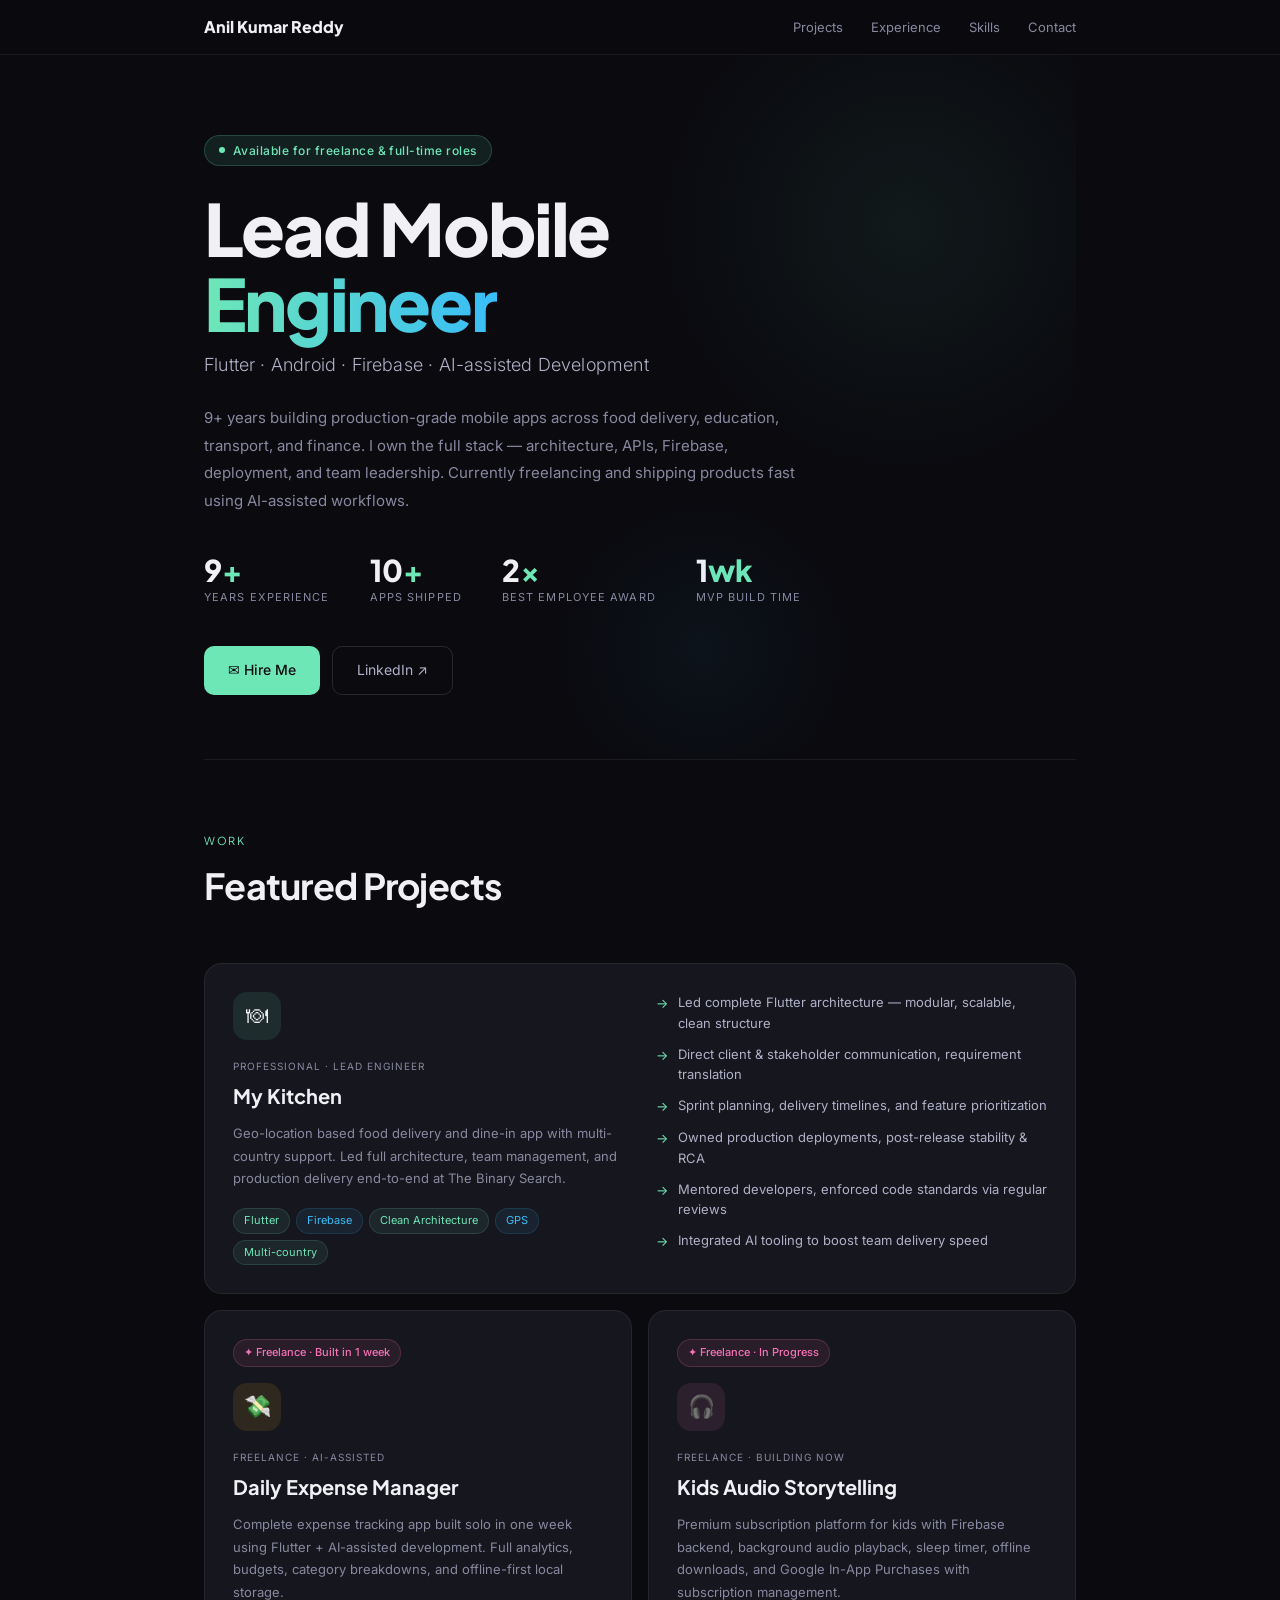
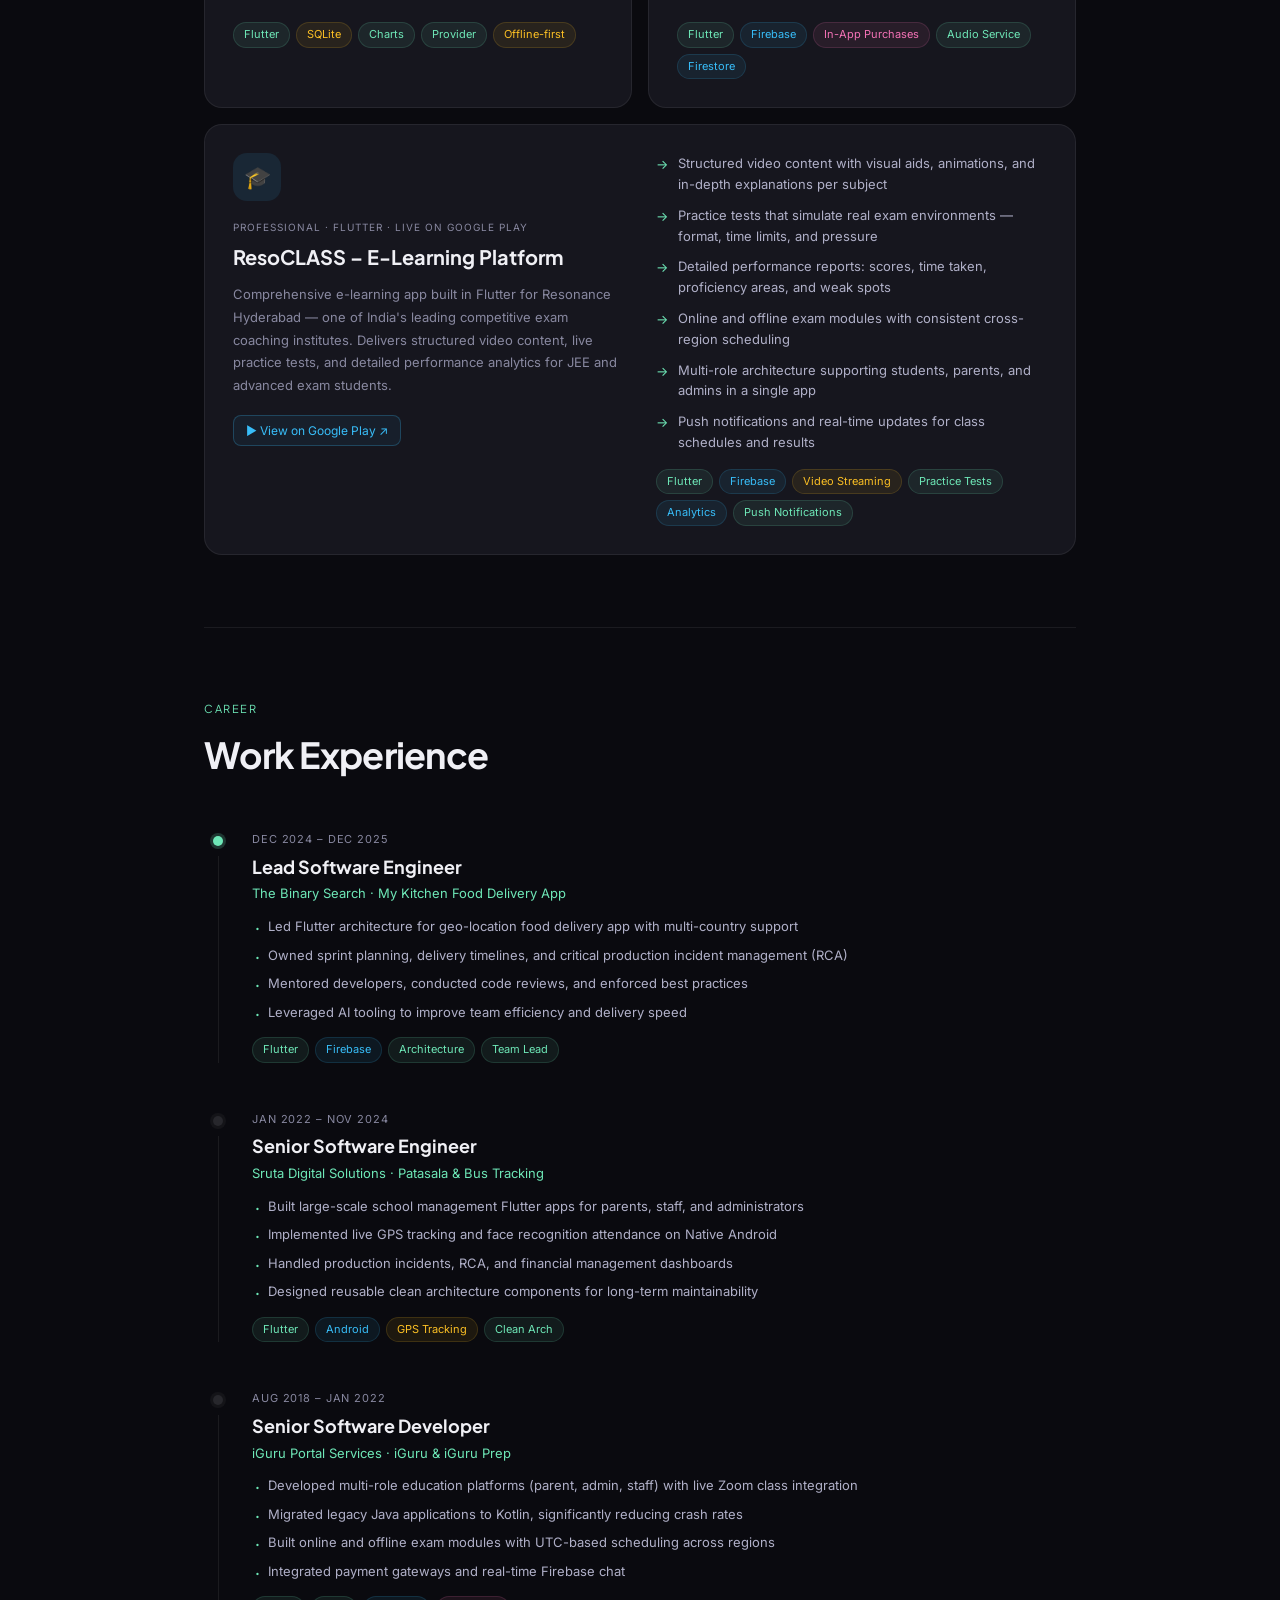
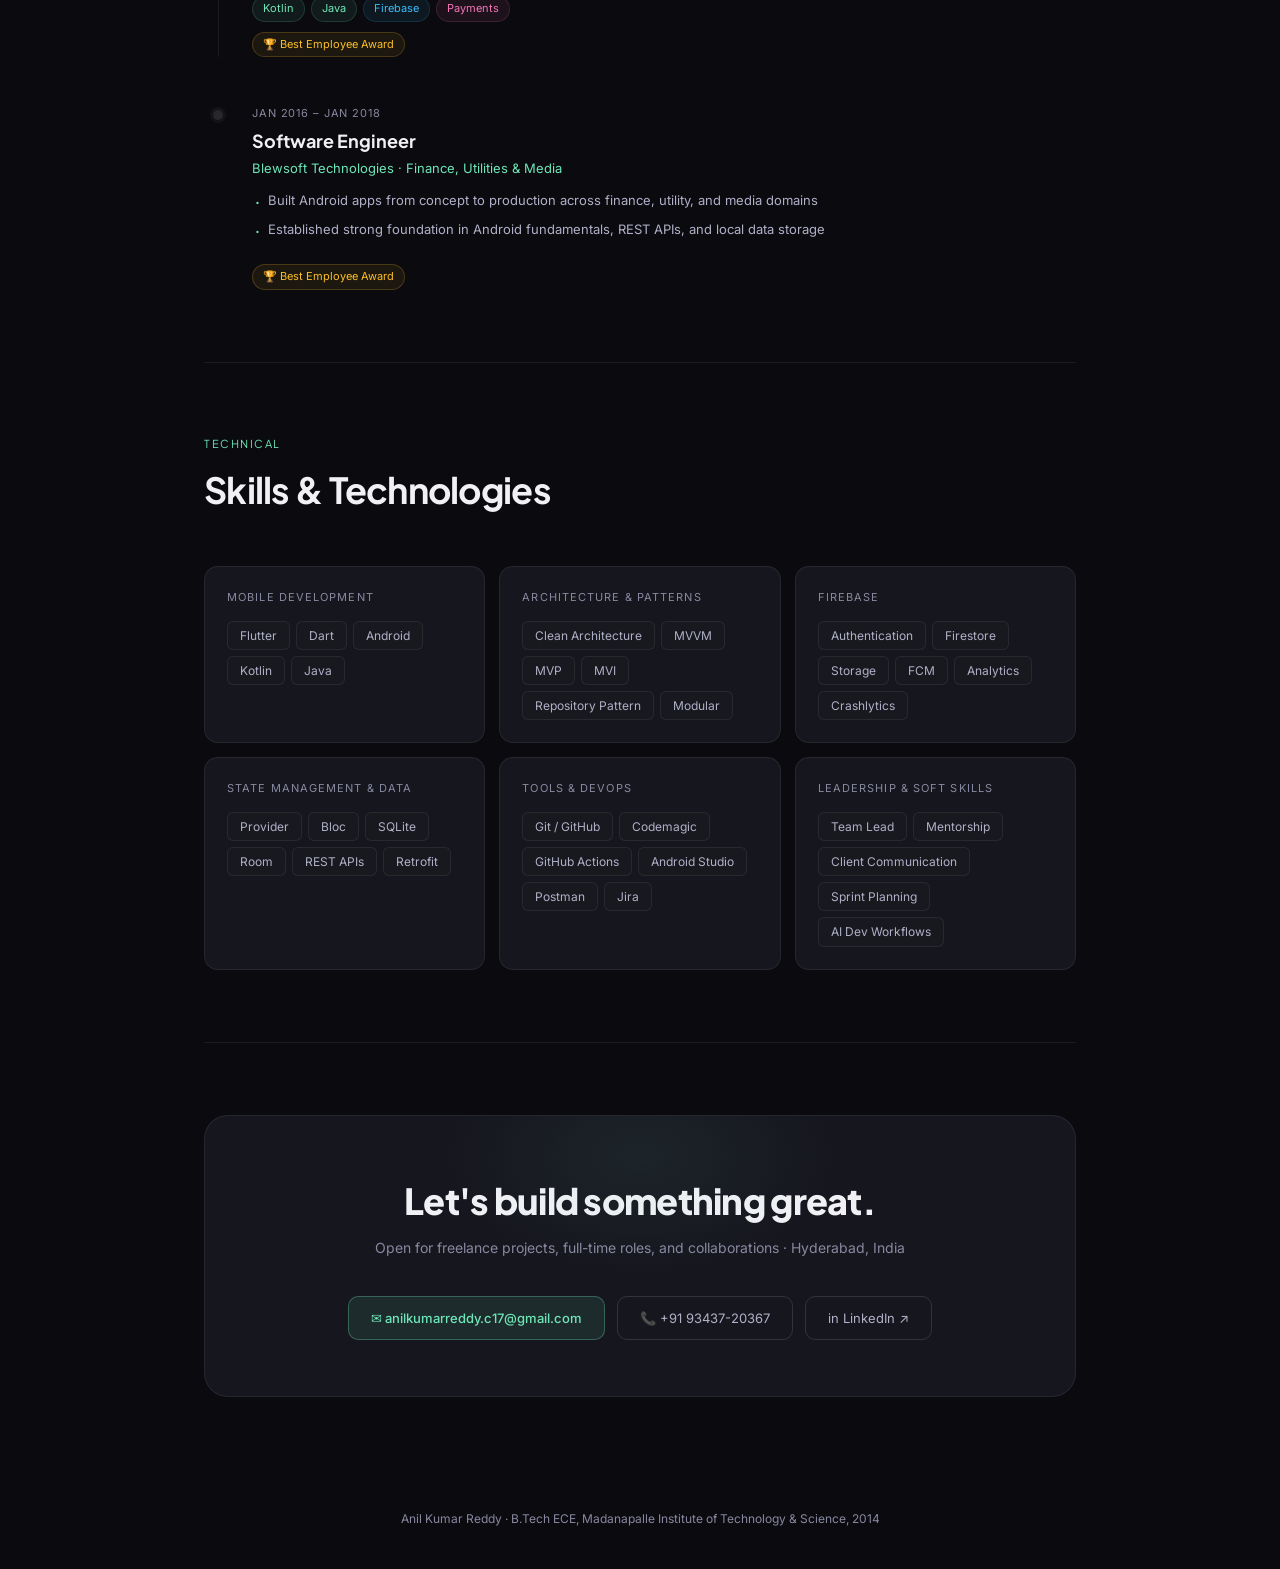
==== index.html @ 9bf0bad4 "Portfolio updated Portfolio updated" ====
<!DOCTYPE html>
<html lang="en">
<head>
<meta charset="UTF-8">
<meta name="viewport" content="width=device-width, initial-scale=1.0">
<title>Anil Kumar Reddy – Lead Mobile Engineer</title>
<meta name="description" content="Lead Mobile Engineer with 9+ years of experience in Flutter, Android & Firebase. Available for freelance and full-time roles.">
<link rel="preconnect" href="https://fonts.googleapis.com">
<link rel="preconnect" href="https://fonts.gstatic.com" crossorigin>
<link href="https://fonts.googleapis.com/css2?family=Plus+Jakarta+Sans:wght@400;500;600;700;800&family=Inter:wght@300;400;500&display=swap" rel="stylesheet">
<style>
  *, *::before, *::after { box-sizing: border-box; margin: 0; padding: 0; }

  :root {
    --bg: #0A0A0F;
    --bg2: #111118;
    --bg3: #18181f;
    --card: #16161e;
    --card2: #1e1e28;
    --border: rgba(255,255,255,0.07);
    --border2: rgba(255,255,255,0.12);
    --accent: #6EE7B7;
    --accent2: #38BDF8;
    --accent3: #F472B6;
    --text: #F0F0F5;
    --muted: #8888A0;
    --muted2: #B0B0C8;
    --tag-bg: rgba(110,231,183,0.08);
    --tag-color: #6EE7B7;
  }

  html { scroll-behavior: smooth; }

  body {
    font-family: 'Inter', sans-serif;
    background: var(--bg);
    color: var(--text);
    line-height: 1.6;
    font-size: 15px;
    -webkit-font-smoothing: antialiased;
  }

  .wrap { max-width: 920px; margin: 0 auto; padding: 0 24px; }

  /* NAV */
  .nav {
    position: sticky;
    top: 0;
    z-index: 100;
    background: rgba(10,10,15,0.92);
    backdrop-filter: blur(12px);
    -webkit-backdrop-filter: blur(12px);
    border-bottom: 1px solid var(--border);
    padding: 14px 0;
  }
  .nav-inner {
    display: flex;
    align-items: center;
    justify-content: space-between;
  }
  .nav-logo {
    font-family: 'Plus Jakarta Sans', sans-serif;
    font-weight: 800;
    font-size: 16px;
    color: var(--text);
    text-decoration: none;
  }
  .nav-links {
    display: flex;
    gap: 28px;
    list-style: none;
  }
  .nav-links a {
    font-size: 13px;
    color: var(--muted);
    text-decoration: none;
    transition: color 0.2s;
  }
  .nav-links a:hover { color: var(--text); }

  /* HERO */
  .hero {
    padding: 80px 0 64px;
    border-bottom: 1px solid var(--border);
    position: relative;
    overflow: hidden;
  }
  .hero::before {
    content: '';
    position: absolute;
    top: -80px; right: -80px;
    width: 500px; height: 500px;
    background: radial-gradient(circle, rgba(110,231,183,0.07) 0%, transparent 70%);
    pointer-events: none;
  }
  .hero::after {
    content: '';
    position: absolute;
    bottom: -40px; left: 40%;
    width: 300px; height: 300px;
    background: radial-gradient(circle, rgba(56,189,248,0.05) 0%, transparent 70%);
    pointer-events: none;
  }

  .badge {
    display: inline-flex;
    align-items: center;
    gap: 8px;
    background: rgba(110,231,183,0.1);
    border: 1px solid rgba(110,231,183,0.2);
    color: var(--accent);
    font-size: 12px;
    font-weight: 500;
    padding: 5px 14px;
    border-radius: 100px;
    letter-spacing: 0.04em;
    margin-bottom: 24px;
  }
  .badge-dot {
    width: 6px; height: 6px;
    background: var(--accent);
    border-radius: 50%;
    animation: pulse 2s infinite;
  }
  @keyframes pulse {
    0%,100% { opacity: 1; }
    50% { opacity: 0.3; }
  }

  .hero-name {
    font-family: 'Plus Jakarta Sans', sans-serif;
    font-size: clamp(40px, 8vw, 72px);
    font-weight: 800;
    line-height: 1.05;
    letter-spacing: -0.03em;
    margin-bottom: 10px;
    color: var(--text);
  }
  .hero-name span {
    background: linear-gradient(90deg, var(--accent), var(--accent2));
    -webkit-background-clip: text;
    -webkit-text-fill-color: transparent;
    background-clip: text;
  }

  .hero-title {
    font-size: 18px;
    color: var(--muted2);
    font-weight: 300;
    margin-bottom: 24px;
    letter-spacing: 0.01em;
  }

  .hero-desc {
    font-size: 15px;
    color: var(--muted);
    max-width: 600px;
    line-height: 1.85;
    margin-bottom: 40px;
  }

  .stats {
    display: flex;
    gap: 40px;
    flex-wrap: wrap;
    margin-bottom: 40px;
  }
  .stat-num {
    font-family: 'Plus Jakarta Sans', sans-serif;
    font-size: 30px;
    font-weight: 800;
    color: var(--text);
    line-height: 1;
    margin-bottom: 4px;
  }
  .stat-num span { color: var(--accent); }
  .stat-label { font-size: 11px; color: var(--muted); text-transform: uppercase; letter-spacing: 0.1em; }

  .cta-row {
    display: flex;
    gap: 12px;
    flex-wrap: wrap;
  }
  .btn-primary {
    display: inline-flex;
    align-items: center;
    gap: 8px;
    background: var(--accent);
    color: #0A0A0F;
    font-family: 'Inter', sans-serif;
    font-weight: 500;
    font-size: 14px;
    padding: 12px 24px;
    border-radius: 10px;
    text-decoration: none;
    border: none;
    cursor: pointer;
    transition: opacity 0.2s, transform 0.2s;
  }
  .btn-primary:hover { opacity: 0.85; transform: translateY(-1px); }
  .btn-ghost {
    display: inline-flex;
    align-items: center;
    gap: 8px;
    background: transparent;
    color: var(--muted2);
    font-family: 'Inter', sans-serif;
    font-weight: 400;
    font-size: 14px;
    padding: 12px 24px;
    border-radius: 10px;
    text-decoration: none;
    border: 1px solid var(--border2);
    cursor: pointer;
    transition: border-color 0.2s, color 0.2s, transform 0.2s;
  }
  .btn-ghost:hover { border-color: var(--muted); color: var(--text); transform: translateY(-1px); }

  /* SECTIONS */
  section { padding: 72px 0; border-bottom: 1px solid var(--border); }
  section:last-of-type { border-bottom: none; }

  .sec-label {
    font-family: 'Plus Jakarta Sans', sans-serif;
    font-size: 11px;
    text-transform: uppercase;
    letter-spacing: 0.14em;
    color: var(--accent);
    margin-bottom: 8px;
  }
  .sec-title {
    font-family: 'Plus Jakarta Sans', sans-serif;
    font-size: clamp(24px, 4vw, 36px);
    font-weight: 700;
    letter-spacing: -0.02em;
    margin-bottom: 48px;
    color: var(--text);
  }

  /* PROJECTS */
  .projects-grid {
    display: grid;
    grid-template-columns: 1fr 1fr;
    gap: 16px;
  }
  @media (max-width: 640px) { .projects-grid { grid-template-columns: 1fr; } }

  .proj-card {
    background: var(--card);
    border: 1px solid var(--border);
    border-radius: 18px;
    padding: 28px;
    transition: border-color 0.25s, transform 0.25s;
  }
  .proj-card:hover { border-color: var(--border2); transform: translateY(-3px); }

  .proj-card.featured {
    grid-column: span 2;
    display: grid;
    grid-template-columns: 1fr 1fr;
    gap: 32px;
    align-items: start;
  }
  @media (max-width: 640px) {
    .proj-card.featured {
      grid-column: span 1;
      grid-template-columns: 1fr;
    }
  }

  .proj-icon {
    width: 48px; height: 48px;
    border-radius: 14px;
    display: flex; align-items: center; justify-content: center;
    font-size: 22px;
    margin-bottom: 18px;
  }
  .proj-icon.green { background: rgba(110,231,183,0.1); }
  .proj-icon.blue  { background: rgba(56,189,248,0.1); }
  .proj-icon.pink  { background: rgba(244,114,182,0.1); }
  .proj-icon.amber { background: rgba(251,191,36,0.1); }

  .proj-type {
    font-size: 10px;
    text-transform: uppercase;
    letter-spacing: 0.1em;
    color: var(--muted);
    margin-bottom: 6px;
  }
  .proj-name {
    font-family: 'Plus Jakarta Sans', sans-serif;
    font-size: 20px;
    font-weight: 700;
    color: var(--text);
    margin-bottom: 10px;
  }
  .proj-desc {
    font-size: 13px;
    color: var(--muted);
    line-height: 1.75;
    margin-bottom: 18px;
  }
  .proj-tags { display: flex; gap: 6px; flex-wrap: wrap; }
  .tag {
    font-size: 11px;
    padding: 3px 10px;
    border-radius: 100px;
    background: var(--tag-bg);
    color: var(--tag-color);
    border: 1px solid rgba(110,231,183,0.15);
  }
  .tag.blue  { background: rgba(56,189,248,0.08);  color: #38BDF8; border-color: rgba(56,189,248,0.15); }
  .tag.pink  { background: rgba(244,114,182,0.08); color: #F472B6; border-color: rgba(244,114,182,0.15); }
  .tag.amber { background: rgba(251,191,36,0.08);  color: #FBBF24; border-color: rgba(251,191,36,0.15); }

  .proj-highlights {
    list-style: none;
    display: flex;
    flex-direction: column;
    gap: 10px;
  }
  .proj-highlights li {
    display: flex;
    align-items: flex-start;
    gap: 10px;
    font-size: 13px;
    color: var(--muted2);
    line-height: 1.6;
  }
  .proj-highlights li::before {
    content: '→';
    color: var(--accent);
    flex-shrink: 0;
    margin-top: 1px;
  }

  .freelance-pill {
    display: inline-flex;
    align-items: center;
    gap: 6px;
    background: rgba(244,114,182,0.08);
    border: 1px solid rgba(244,114,182,0.2);
    color: var(--accent3);
    font-size: 11px;
    font-weight: 500;
    padding: 4px 10px;
    border-radius: 100px;
    margin-bottom: 16px;
  }

  /* EXPERIENCE TIMELINE */
  .exp-list { display: flex; flex-direction: column; }

  .exp-item {
    display: grid;
    grid-template-columns: 28px 1fr;
    gap: 0 20px;
    padding-bottom: 48px;
  }
  .exp-item:last-child { padding-bottom: 0; }

  .exp-line {
    display: flex;
    flex-direction: column;
    align-items: center;
  }
  .exp-dot {
    width: 10px; height: 10px;
    border-radius: 50%;
    background: var(--accent);
    box-shadow: 0 0 0 3px rgba(110,231,183,0.2);
    flex-shrink: 0;
    margin-top: 5px;
  }
  .exp-dot.dim {
    background: var(--border2);
    box-shadow: 0 0 0 3px rgba(255,255,255,0.04);
  }
  .exp-connector {
    width: 1px;
    flex: 1;
    background: var(--border);
    margin-top: 10px;
  }

  .exp-period {
    font-size: 11px;
    color: var(--muted);
    text-transform: uppercase;
    letter-spacing: 0.08em;
    margin-bottom: 4px;
  }
  .exp-role {
    font-family: 'Plus Jakarta Sans', sans-serif;
    font-size: 18px;
    font-weight: 700;
    color: var(--text);
    margin-bottom: 2px;
  }
  .exp-company {
    font-size: 13px;
    color: var(--accent);
    margin-bottom: 12px;
  }
  .exp-points {
    list-style: none;
    display: flex;
    flex-direction: column;
    gap: 7px;
    margin-bottom: 14px;
  }
  .exp-points li {
    font-size: 13px;
    color: var(--muted2);
    line-height: 1.65;
    padding-left: 16px;
    position: relative;
  }
  .exp-points li::before {
    content: '·';
    position: absolute;
    left: 3px;
    color: var(--accent);
    font-size: 18px;
    top: -2px;
  }

  .award-pill {
    display: inline-flex;
    align-items: center;
    gap: 5px;
    background: rgba(251,191,36,0.08);
    border: 1px solid rgba(251,191,36,0.2);
    color: #FBBF24;
    font-size: 11px;
    padding: 3px 10px;
    border-radius: 100px;
    margin-top: 10px;
  }

  /* SKILLS */
  .skills-grid {
    display: grid;
    grid-template-columns: repeat(auto-fit, minmax(240px, 1fr));
    gap: 14px;
  }
  .skill-card {
    background: var(--card);
    border: 1px solid var(--border);
    border-radius: 14px;
    padding: 22px;
  }
  .skill-cat {
    font-size: 11px;
    text-transform: uppercase;
    letter-spacing: 0.1em;
    color: var(--muted);
    margin-bottom: 14px;
  }
  .skill-pills { display: flex; flex-wrap: wrap; gap: 6px; }
  .skill-pill {
    font-size: 12px;
    padding: 4px 12px;
    border-radius: 6px;
    background: var(--bg3);
    color: var(--muted2);
    border: 1px solid var(--border);
  }

  /* CONTACT */
  .contact-card {
    background: var(--card);
    border: 1px solid var(--border);
    border-radius: 24px;
    padding: 56px 40px;
    text-align: center;
    position: relative;
    overflow: hidden;
  }
  .contact-card::before {
    content: '';
    position: absolute;
    top: -80px; left: 50%; transform: translateX(-50%);
    width: 400px; height: 240px;
    background: radial-gradient(ellipse, rgba(110,231,183,0.07) 0%, transparent 70%);
    pointer-events: none;
  }
  .contact-heading {
    font-family: 'Plus Jakarta Sans', sans-serif;
    font-size: clamp(24px, 4vw, 36px);
    font-weight: 800;
    margin-bottom: 8px;
    letter-spacing: -0.02em;
  }
  .contact-sub {
    font-size: 14px;
    color: var(--muted);
    margin-bottom: 36px;
  }
  .contact-links {
    display: flex;
    gap: 12px;
    justify-content: center;
    flex-wrap: wrap;
  }
  .contact-link {
    display: inline-flex;
    align-items: center;
    gap: 8px;
    padding: 11px 22px;
    border-radius: 10px;
    font-size: 13px;
    text-decoration: none;
    font-weight: 400;
    transition: all 0.2s;
    border: 1px solid var(--border2);
    color: var(--muted2);
  }
  .contact-link:hover { border-color: var(--accent); color: var(--accent); transform: translateY(-1px); }
  .contact-link.primary {
    background: rgba(110,231,183,0.1);
    border-color: rgba(110,231,183,0.3);
    color: var(--accent);
    font-weight: 500;
  }

  /* FOOTER */
  .footer {
    text-align: center;
    padding: 40px 0;
    font-size: 12px;
    color: var(--muted);
  }

  /* RESPONSIVE */
  @media (max-width: 480px) {
    .stats { gap: 24px; }
    .contact-card { padding: 36px 20px; }
    .nav-links { gap: 16px; }
  }
</style>
</head>
<body>

<!-- NAV -->
<nav class="nav">
  <div class="wrap nav-inner">
    <a href="#" class="nav-logo">Anil Kumar Reddy</a>
    <ul class="nav-links">
      <li><a href="#projects">Projects</a></li>
      <li><a href="#experience">Experience</a></li>
      <li><a href="#skills">Skills</a></li>
      <li><a href="#contact">Contact</a></li>
    </ul>
  </div>
</nav>

<div class="wrap">

  <!-- HERO -->
  <div class="hero">
    <div class="badge">
      <span class="badge-dot"></span>
      Available for freelance &amp; full-time roles
    </div>
    <h1 class="hero-name">Lead Mobile<br><span>Engineer</span></h1>
    <p class="hero-title">Flutter · Android · Firebase · AI-assisted Development</p>
    <p class="hero-desc">
      9+ years building production-grade mobile apps across food delivery, education, transport, and finance. I own the full stack — architecture, APIs, Firebase, deployment, and team leadership. Currently freelancing and shipping products fast using AI-assisted workflows.
    </p>
    <div class="stats">
      <div class="stat-item">
        <div class="stat-num">9<span>+</span></div>
        <div class="stat-label">Years Experience</div>
      </div>
      <div class="stat-item">
        <div class="stat-num">10<span>+</span></div>
        <div class="stat-label">Apps Shipped</div>
      </div>
      <div class="stat-item">
        <div class="stat-num">2<span>×</span></div>
        <div class="stat-label">Best Employee Award</div>
      </div>
      <div class="stat-item">
        <div class="stat-num">1<span>wk</span></div>
        <div class="stat-label">MVP Build Time</div>
      </div>
    </div>
    <div class="cta-row">
      <a href="mailto:anilkumarreddy.c17@gmail.com" class="btn-primary">✉ Hire Me</a>
      <a href="https://www.linkedin.com/in/c-anil-kumar-reddy-286482154/" target="_blank" rel="noopener" class="btn-ghost">LinkedIn ↗</a>
    </div>
  </div>

  <!-- PROJECTS -->
  <section id="projects">
    <div class="sec-label">Work</div>
    <div class="sec-title">Featured Projects</div>
    <div class="projects-grid">

      <!-- My Kitchen – Featured -->
      <div class="proj-card featured">
        <div>
          <div class="proj-icon green">🍽</div>
          <div class="proj-type">Professional · Lead Engineer</div>
          <div class="proj-name">My Kitchen</div>
          <div class="proj-desc">Geo-location based food delivery and dine-in app with multi-country support. Led full architecture, team management, and production delivery end-to-end at The Binary Search.</div>
          <div class="proj-tags">
            <span class="tag">Flutter</span>
            <span class="tag blue">Firebase</span>
            <span class="tag">Clean Architecture</span>
            <span class="tag blue">GPS</span>
            <span class="tag">Multi-country</span>
          </div>
        </div>
        <div>
          <ul class="proj-highlights">
            <li>Led complete Flutter architecture — modular, scalable, clean structure</li>
            <li>Direct client &amp; stakeholder communication, requirement translation</li>
            <li>Sprint planning, delivery timelines, and feature prioritization</li>
            <li>Owned production deployments, post-release stability &amp; RCA</li>
            <li>Mentored developers, enforced code standards via regular reviews</li>
            <li>Integrated AI tooling to boost team delivery speed</li>
          </ul>
        </div>
      </div>

      <!-- Expense Tracker -->
      <div class="proj-card">
        <div class="freelance-pill">✦ Freelance · Built in 1 week</div>
        <div class="proj-icon amber">💸</div>
        <div class="proj-type">Freelance · AI-assisted</div>
        <div class="proj-name">Daily Expense Manager</div>
        <div class="proj-desc">Complete expense tracking app built solo in one week using Flutter + AI-assisted development. Full analytics, budgets, category breakdowns, and offline-first local storage.</div>
        <div class="proj-tags">
          <span class="tag">Flutter</span>
          <span class="tag amber">SQLite</span>
          <span class="tag">Charts</span>
          <span class="tag">Provider</span>
          <span class="tag amber">Offline-first</span>
        </div>
      </div>

      <!-- Kids Audio -->
      <div class="proj-card">
        <div class="freelance-pill">✦ Freelance · In Progress</div>
        <div class="proj-icon pink">🎧</div>
        <div class="proj-type">Freelance · Building Now</div>
        <div class="proj-name">Kids Audio Storytelling</div>
        <div class="proj-desc">Premium subscription platform for kids with Firebase backend, background audio playback, sleep timer, offline downloads, and Google In-App Purchases with subscription management.</div>
        <div class="proj-tags">
          <span class="tag">Flutter</span>
          <span class="tag blue">Firebase</span>
          <span class="tag pink">In-App Purchases</span>
          <span class="tag">Audio Service</span>
          <span class="tag blue">Firestore</span>
        </div>
      </div>

      <!-- ResoCLASS -->
      <div class="proj-card featured">
        <div>
          <div class="proj-icon blue">🎓</div>
          <div class="proj-type">Professional · Flutter · Live on Google Play</div>
          <div class="proj-name">ResoCLASS – E-Learning Platform</div>
          <div class="proj-desc">Comprehensive e-learning app built in Flutter for Resonance Hyderabad — one of India's leading competitive exam coaching institutes. Delivers structured video content, live practice tests, and detailed performance analytics for JEE and advanced exam students.</div>
          <div style="margin-top:14px">
            <a href="https://play.google.com/store/apps/details?id=com.resonancehyderabad.resoclass&hl=en_IN" target="_blank" rel="noopener" style="display:inline-flex;align-items:center;gap:6px;font-size:12px;color:var(--accent2);text-decoration:none;border:1px solid rgba(56,189,248,0.25);padding:5px 12px;border-radius:8px;background:rgba(56,189,248,0.06);">
              ▶ View on Google Play ↗
            </a>
          </div>
        </div>
        <div>
          <ul class="proj-highlights">
            <li>Structured video content with visual aids, animations, and in-depth explanations per subject</li>
            <li>Practice tests that simulate real exam environments — format, time limits, and pressure</li>
            <li>Detailed performance reports: scores, time taken, proficiency areas, and weak spots</li>
            <li>Online and offline exam modules with consistent cross-region scheduling</li>
            <li>Multi-role architecture supporting students, parents, and admins in a single app</li>
            <li>Push notifications and real-time updates for class schedules and results</li>
          </ul>
          <div class="proj-tags" style="margin-top:16px">
            <span class="tag">Flutter</span>
            <span class="tag blue">Firebase</span>
            <span class="tag amber">Video Streaming</span>
            <span class="tag">Practice Tests</span>
            <span class="tag blue">Analytics</span>
            <span class="tag">Push Notifications</span>
          </div>
        </div>
      </div>

    </div>
  </section>

  <!-- EXPERIENCE -->
  <section id="experience">
    <div class="sec-label">Career</div>
    <div class="sec-title">Work Experience</div>
    <div class="exp-list">

      <div class="exp-item">
        <div class="exp-line">
          <div class="exp-dot"></div>
          <div class="exp-connector"></div>
        </div>
        <div>
          <div class="exp-period">Dec 2024 – Dec 2025</div>
          <div class="exp-role">Lead Software Engineer</div>
          <div class="exp-company">The Binary Search · My Kitchen Food Delivery App</div>
          <ul class="exp-points">
            <li>Led Flutter architecture for geo-location food delivery app with multi-country support</li>
            <li>Owned sprint planning, delivery timelines, and critical production incident management (RCA)</li>
            <li>Mentored developers, conducted code reviews, and enforced best practices</li>
            <li>Leveraged AI tooling to improve team efficiency and delivery speed</li>
          </ul>
          <div class="proj-tags">
            <span class="tag">Flutter</span>
            <span class="tag blue">Firebase</span>
            <span class="tag">Architecture</span>
            <span class="tag">Team Lead</span>
          </div>
        </div>
      </div>

      <div class="exp-item">
        <div class="exp-line">
          <div class="exp-dot dim"></div>
          <div class="exp-connector"></div>
        </div>
        <div>
          <div class="exp-period">Jan 2022 – Nov 2024</div>
          <div class="exp-role">Senior Software Engineer</div>
          <div class="exp-company">Sruta Digital Solutions · Patasala &amp; Bus Tracking</div>
          <ul class="exp-points">
            <li>Built large-scale school management Flutter apps for parents, staff, and administrators</li>
            <li>Implemented live GPS tracking and face recognition attendance on Native Android</li>
            <li>Handled production incidents, RCA, and financial management dashboards</li>
            <li>Designed reusable clean architecture components for long-term maintainability</li>
          </ul>
          <div class="proj-tags">
            <span class="tag">Flutter</span>
            <span class="tag blue">Android</span>
            <span class="tag amber">GPS Tracking</span>
            <span class="tag">Clean Arch</span>
          </div>
        </div>
      </div>

      <div class="exp-item">
        <div class="exp-line">
          <div class="exp-dot dim"></div>
          <div class="exp-connector"></div>
        </div>
        <div>
          <div class="exp-period">Aug 2018 – Jan 2022</div>
          <div class="exp-role">Senior Software Developer</div>
          <div class="exp-company">iGuru Portal Services · iGuru &amp; iGuru Prep</div>
          <ul class="exp-points">
            <li>Developed multi-role education platforms (parent, admin, staff) with live Zoom class integration</li>
            <li>Migrated legacy Java applications to Kotlin, significantly reducing crash rates</li>
            <li>Built online and offline exam modules with UTC-based scheduling across regions</li>
            <li>Integrated payment gateways and real-time Firebase chat</li>
          </ul>
          <div class="proj-tags">
            <span class="tag">Kotlin</span>
            <span class="tag">Java</span>
            <span class="tag blue">Firebase</span>
            <span class="tag pink">Payments</span>
          </div>
          <div><span class="award-pill">🏆 Best Employee Award</span></div>
        </div>
      </div>

      <div class="exp-item">
        <div class="exp-line">
          <div class="exp-dot dim"></div>
        </div>
        <div>
          <div class="exp-period">Jan 2016 – Jan 2018</div>
          <div class="exp-role">Software Engineer</div>
          <div class="exp-company">Blewsoft Technologies · Finance, Utilities &amp; Media</div>
          <ul class="exp-points">
            <li>Built Android apps from concept to production across finance, utility, and media domains</li>
            <li>Established strong foundation in Android fundamentals, REST APIs, and local data storage</li>
          </ul>
          <div><span class="award-pill">🏆 Best Employee Award</span></div>
        </div>
      </div>

    </div>
  </section>

  <!-- SKILLS -->
  <section id="skills">
    <div class="sec-label">Technical</div>
    <div class="sec-title">Skills &amp; Technologies</div>
    <div class="skills-grid">
      <div class="skill-card">
        <div class="skill-cat">Mobile Development</div>
        <div class="skill-pills">
          <span class="skill-pill">Flutter</span>
          <span class="skill-pill">Dart</span>
          <span class="skill-pill">Android</span>
          <span class="skill-pill">Kotlin</span>
          <span class="skill-pill">Java</span>
        </div>
      </div>
      <div class="skill-card">
        <div class="skill-cat">Architecture &amp; Patterns</div>
        <div class="skill-pills">
          <span class="skill-pill">Clean Architecture</span>
          <span class="skill-pill">MVVM</span>
          <span class="skill-pill">MVP</span>
          <span class="skill-pill">MVI</span>
          <span class="skill-pill">Repository Pattern</span>
          <span class="skill-pill">Modular</span>
        </div>
      </div>
      <div class="skill-card">
        <div class="skill-cat">Firebase</div>
        <div class="skill-pills">
          <span class="skill-pill">Authentication</span>
          <span class="skill-pill">Firestore</span>
          <span class="skill-pill">Storage</span>
          <span class="skill-pill">FCM</span>
          <span class="skill-pill">Analytics</span>
          <span class="skill-pill">Crashlytics</span>
        </div>
      </div>
      <div class="skill-card">
        <div class="skill-cat">State Management &amp; Data</div>
        <div class="skill-pills">
          <span class="skill-pill">Provider</span>
          <span class="skill-pill">Bloc</span>
          <span class="skill-pill">SQLite</span>
          <span class="skill-pill">Room</span>
          <span class="skill-pill">REST APIs</span>
          <span class="skill-pill">Retrofit</span>
        </div>
      </div>
      <div class="skill-card">
        <div class="skill-cat">Tools &amp; DevOps</div>
        <div class="skill-pills">
          <span class="skill-pill">Git / GitHub</span>
          <span class="skill-pill">Codemagic</span>
          <span class="skill-pill">GitHub Actions</span>
          <span class="skill-pill">Android Studio</span>
          <span class="skill-pill">Postman</span>
          <span class="skill-pill">Jira</span>
        </div>
      </div>
      <div class="skill-card">
        <div class="skill-cat">Leadership &amp; Soft Skills</div>
        <div class="skill-pills">
          <span class="skill-pill">Team Lead</span>
          <span class="skill-pill">Mentorship</span>
          <span class="skill-pill">Client Communication</span>
          <span class="skill-pill">Sprint Planning</span>
          <span class="skill-pill">AI Dev Workflows</span>
        </div>
      </div>
    </div>
  </section>

  <!-- CONTACT -->
  <section id="contact">
    <div class="contact-card">
      <div class="contact-heading">Let's build something great.</div>
      <div class="contact-sub">Open for freelance projects, full-time roles, and collaborations · Hyderabad, India</div>
      <div class="contact-links">
        <a href="mailto:anilkumarreddy.c17@gmail.com" class="contact-link primary">✉ anilkumarreddy.c17@gmail.com</a>
        <a href="tel:+919343720367" class="contact-link">📞 +91 93437-20367</a>
        <a href="https://www.linkedin.com/in/c-anil-kumar-reddy-286482154/" target="_blank" rel="noopener" class="contact-link">in LinkedIn ↗</a>
      </div>
    </div>
  </section>

</div>

<!-- FOOTER -->
<footer class="footer">
  <p>Anil Kumar Reddy · B.Tech ECE, Madanapalle Institute of Technology &amp; Science, 2014</p>
</footer>

</body>
</html>
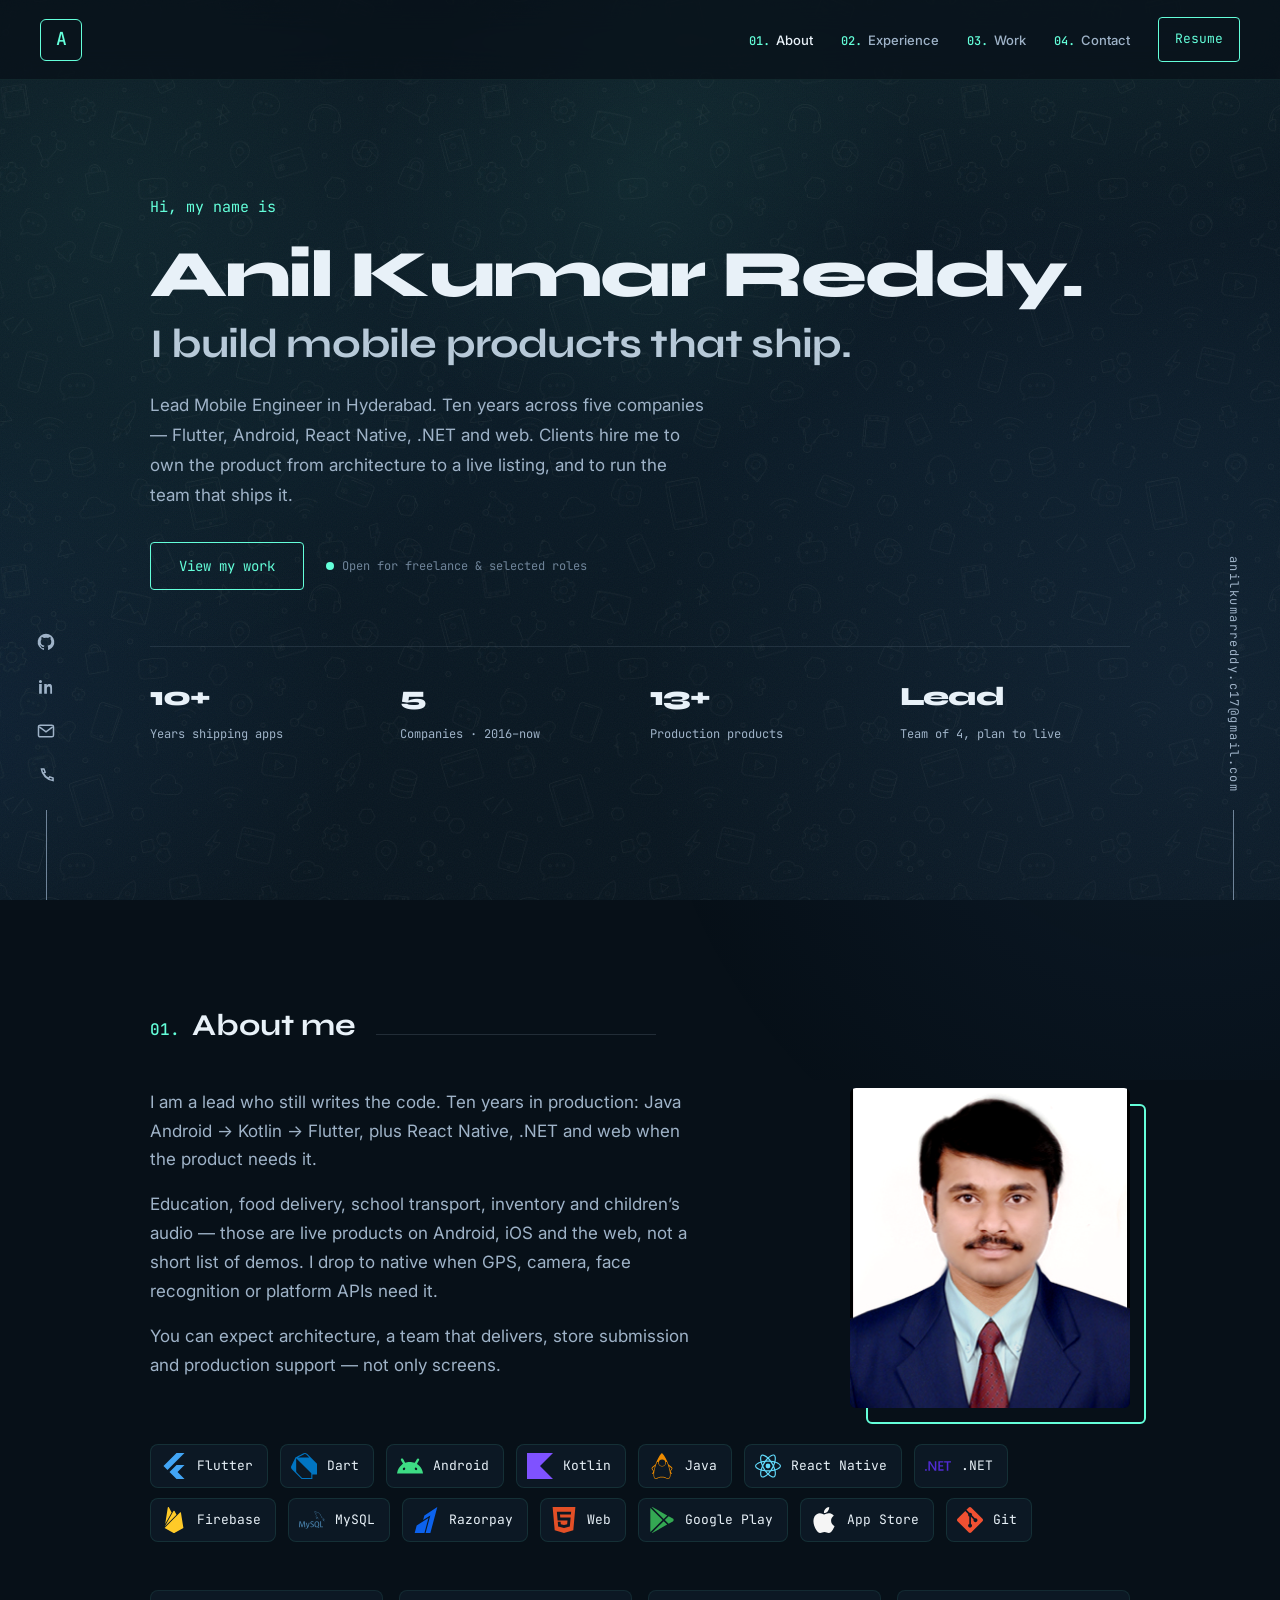
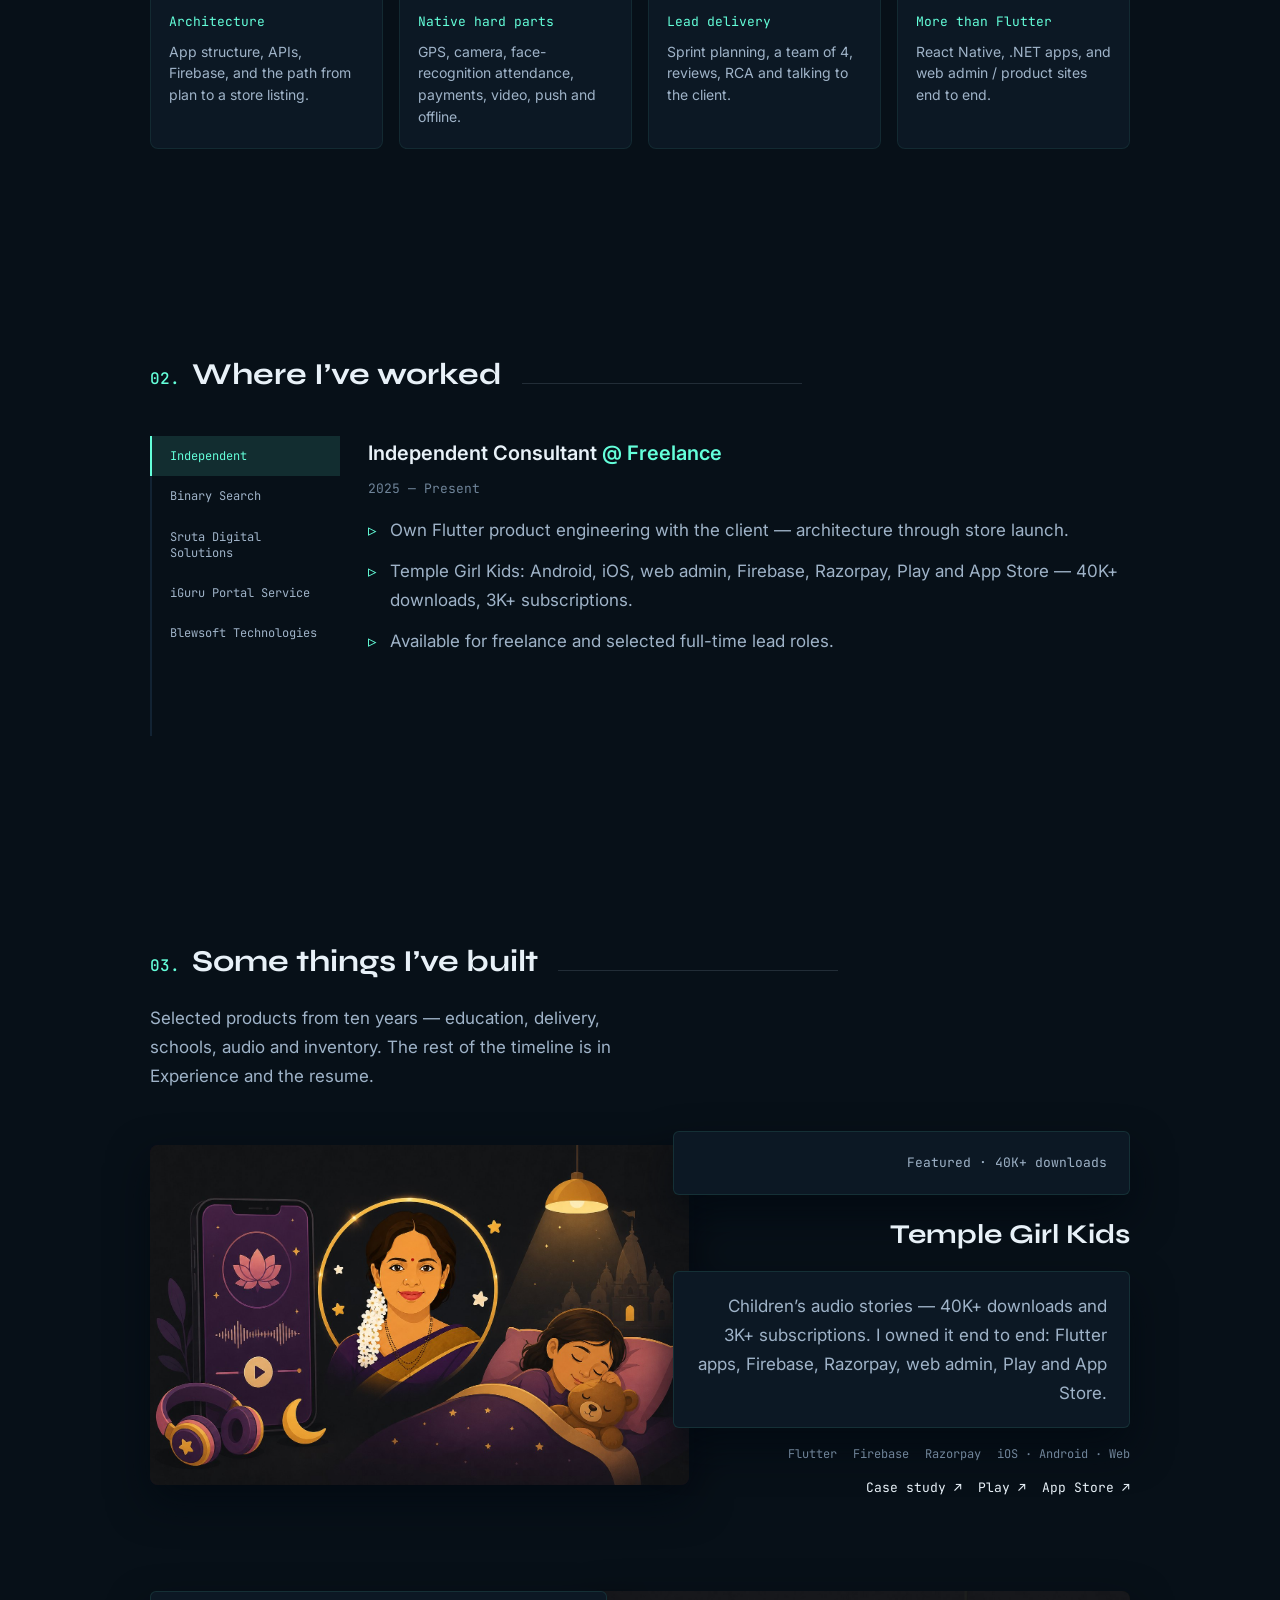
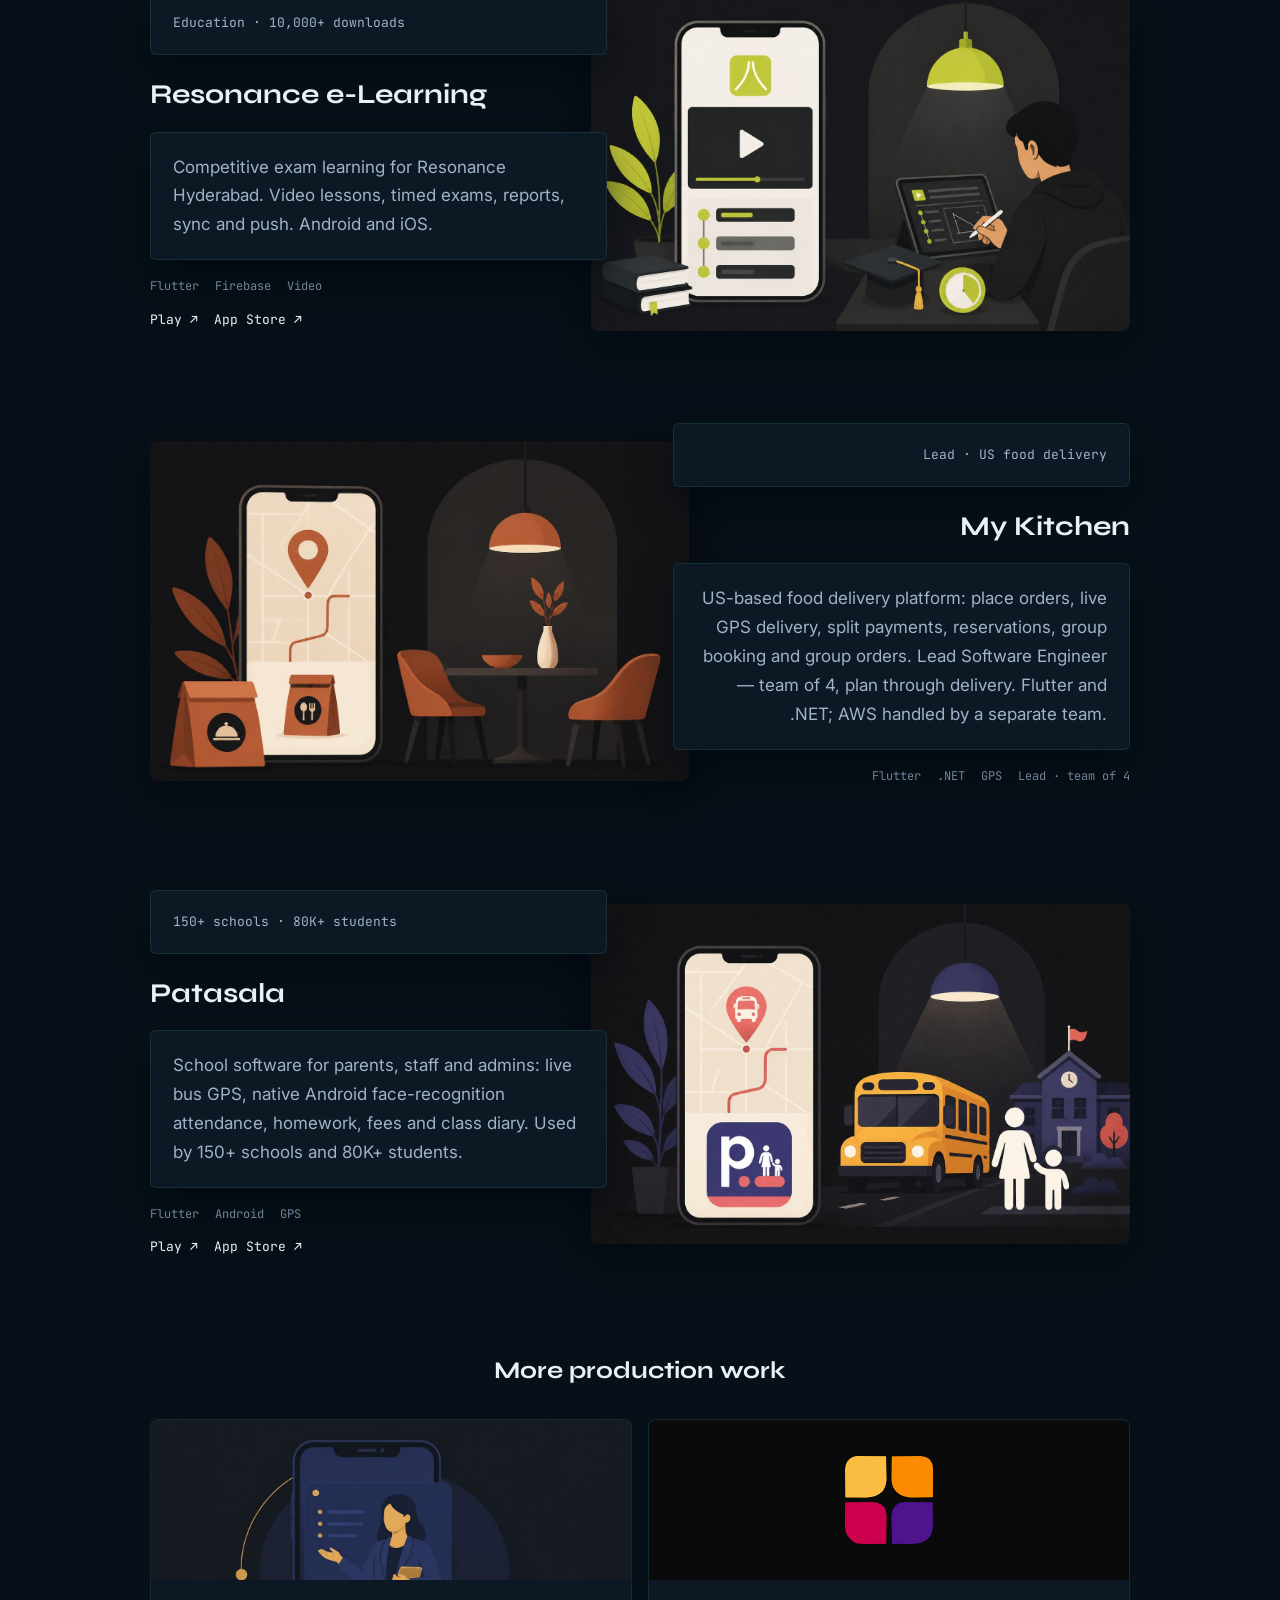
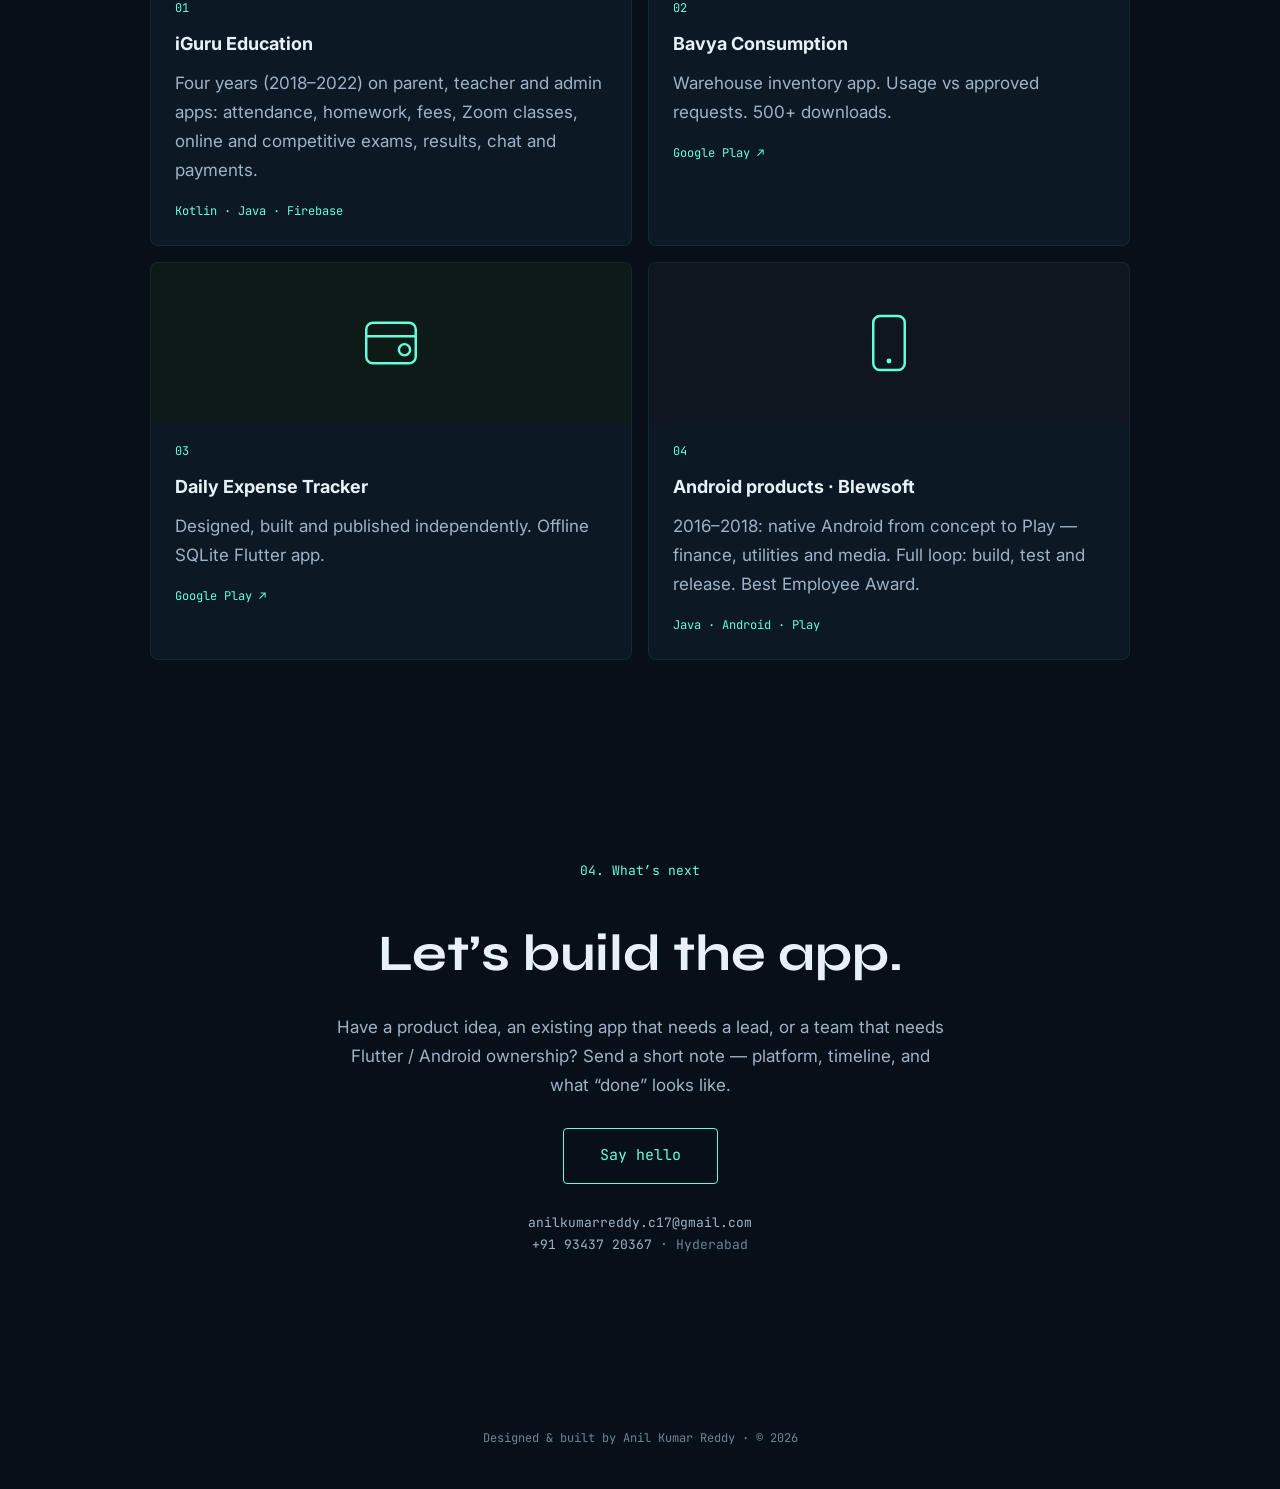
==== commit aa27f210: "Publish full portfolio and resume for GitHub Pages. Co-authored-by: Cursor <cursoragent@cursor.com>" ====
--- a/index.html
+++ b/index.html
@@ -1,887 +1,334 @@
 <!DOCTYPE html>
 <html lang="en">
 <head>
-<meta charset="UTF-8">
-<meta name="viewport" content="width=device-width, initial-scale=1.0">
-<title>Anil Kumar Reddy – Lead Mobile Engineer</title>
-<meta name="description" content="Lead Mobile Engineer with 9+ years of experience in Flutter, Android & Firebase. Available for freelance and full-time roles.">
-<link rel="preconnect" href="https://fonts.googleapis.com">
-<link rel="preconnect" href="https://fonts.gstatic.com" crossorigin>
-<link href="https://fonts.googleapis.com/css2?family=Plus+Jakarta+Sans:wght@400;500;600;700;800&family=Inter:wght@300;400;500&display=swap" rel="stylesheet">
-<style>
-  *, *::before, *::after { box-sizing: border-box; margin: 0; padding: 0; }
-
-  :root {
-    --bg: #0A0A0F;
-    --bg2: #111118;
-    --bg3: #18181f;
-    --card: #16161e;
-    --card2: #1e1e28;
-    --border: rgba(255,255,255,0.07);
-    --border2: rgba(255,255,255,0.12);
-    --accent: #6EE7B7;
-    --accent2: #38BDF8;
-    --accent3: #F472B6;
-    --text: #F0F0F5;
-    --muted: #8888A0;
-    --muted2: #B0B0C8;
-    --tag-bg: rgba(110,231,183,0.08);
-    --tag-color: #6EE7B7;
-  }
-
-  html { scroll-behavior: smooth; }
-
-  body {
-    font-family: 'Inter', sans-serif;
-    background: var(--bg);
-    color: var(--text);
-    line-height: 1.6;
-    font-size: 15px;
-    -webkit-font-smoothing: antialiased;
-  }
-
-  .wrap { max-width: 920px; margin: 0 auto; padding: 0 24px; }
-
-  /* NAV */
-  .nav {
-    position: sticky;
-    top: 0;
-    z-index: 100;
-    background: rgba(10,10,15,0.92);
-    backdrop-filter: blur(12px);
-    -webkit-backdrop-filter: blur(12px);
-    border-bottom: 1px solid var(--border);
-    padding: 14px 0;
-  }
-  .nav-inner {
-    display: flex;
-    align-items: center;
-    justify-content: space-between;
-  }
-  .nav-logo {
-    font-family: 'Plus Jakarta Sans', sans-serif;
-    font-weight: 800;
-    font-size: 16px;
-    color: var(--text);
-    text-decoration: none;
-  }
-  .nav-links {
-    display: flex;
-    gap: 28px;
-    list-style: none;
-  }
-  .nav-links a {
-    font-size: 13px;
-    color: var(--muted);
-    text-decoration: none;
-    transition: color 0.2s;
-  }
-  .nav-links a:hover { color: var(--text); }
-
-  /* HERO */
-  .hero {
-    padding: 80px 0 64px;
-    border-bottom: 1px solid var(--border);
-    position: relative;
-    overflow: hidden;
-  }
-  .hero::before {
-    content: '';
-    position: absolute;
-    top: -80px; right: -80px;
-    width: 500px; height: 500px;
-    background: radial-gradient(circle, rgba(110,231,183,0.07) 0%, transparent 70%);
-    pointer-events: none;
-  }
-  .hero::after {
-    content: '';
-    position: absolute;
-    bottom: -40px; left: 40%;
-    width: 300px; height: 300px;
-    background: radial-gradient(circle, rgba(56,189,248,0.05) 0%, transparent 70%);
-    pointer-events: none;
-  }
-
-  .badge {
-    display: inline-flex;
-    align-items: center;
-    gap: 8px;
-    background: rgba(110,231,183,0.1);
-    border: 1px solid rgba(110,231,183,0.2);
-    color: var(--accent);
-    font-size: 12px;
-    font-weight: 500;
-    padding: 5px 14px;
-    border-radius: 100px;
-    letter-spacing: 0.04em;
-    margin-bottom: 24px;
-  }
-  .badge-dot {
-    width: 6px; height: 6px;
-    background: var(--accent);
-    border-radius: 50%;
-    animation: pulse 2s infinite;
-  }
-  @keyframes pulse {
-    0%,100% { opacity: 1; }
-    50% { opacity: 0.3; }
-  }
-
-  .hero-name {
-    font-family: 'Plus Jakarta Sans', sans-serif;
-    font-size: clamp(40px, 8vw, 72px);
-    font-weight: 800;
-    line-height: 1.05;
-    letter-spacing: -0.03em;
-    margin-bottom: 10px;
-    color: var(--text);
-  }
-  .hero-name span {
-    background: linear-gradient(90deg, var(--accent), var(--accent2));
-    -webkit-background-clip: text;
-    -webkit-text-fill-color: transparent;
-    background-clip: text;
-  }
-
-  .hero-title {
-    font-size: 18px;
-    color: var(--muted2);
-    font-weight: 300;
-    margin-bottom: 24px;
-    letter-spacing: 0.01em;
-  }
-
-  .hero-desc {
-    font-size: 15px;
-    color: var(--muted);
-    max-width: 600px;
-    line-height: 1.85;
-    margin-bottom: 40px;
-  }
-
-  .stats {
-    display: flex;
-    gap: 40px;
-    flex-wrap: wrap;
-    margin-bottom: 40px;
-  }
-  .stat-num {
-    font-family: 'Plus Jakarta Sans', sans-serif;
-    font-size: 30px;
-    font-weight: 800;
-    color: var(--text);
-    line-height: 1;
-    margin-bottom: 4px;
-  }
-  .stat-num span { color: var(--accent); }
-  .stat-label { font-size: 11px; color: var(--muted); text-transform: uppercase; letter-spacing: 0.1em; }
-
-  .cta-row {
-    display: flex;
-    gap: 12px;
-    flex-wrap: wrap;
-  }
-  .btn-primary {
-    display: inline-flex;
-    align-items: center;
-    gap: 8px;
-    background: var(--accent);
-    color: #0A0A0F;
-    font-family: 'Inter', sans-serif;
-    font-weight: 500;
-    font-size: 14px;
-    padding: 12px 24px;
-    border-radius: 10px;
-    text-decoration: none;
-    border: none;
-    cursor: pointer;
-    transition: opacity 0.2s, transform 0.2s;
-  }
-  .btn-primary:hover { opacity: 0.85; transform: translateY(-1px); }
-  .btn-ghost {
-    display: inline-flex;
-    align-items: center;
-    gap: 8px;
-    background: transparent;
-    color: var(--muted2);
-    font-family: 'Inter', sans-serif;
-    font-weight: 400;
-    font-size: 14px;
-    padding: 12px 24px;
-    border-radius: 10px;
-    text-decoration: none;
-    border: 1px solid var(--border2);
-    cursor: pointer;
-    transition: border-color 0.2s, color 0.2s, transform 0.2s;
-  }
-  .btn-ghost:hover { border-color: var(--muted); color: var(--text); transform: translateY(-1px); }
-
-  /* SECTIONS */
-  section { padding: 72px 0; border-bottom: 1px solid var(--border); }
-  section:last-of-type { border-bottom: none; }
-
-  .sec-label {
-    font-family: 'Plus Jakarta Sans', sans-serif;
-    font-size: 11px;
-    text-transform: uppercase;
-    letter-spacing: 0.14em;
-    color: var(--accent);
-    margin-bottom: 8px;
-  }
-  .sec-title {
-    font-family: 'Plus Jakarta Sans', sans-serif;
-    font-size: clamp(24px, 4vw, 36px);
-    font-weight: 700;
-    letter-spacing: -0.02em;
-    margin-bottom: 48px;
-    color: var(--text);
-  }
-
-  /* PROJECTS */
-  .projects-grid {
-    display: grid;
-    grid-template-columns: 1fr 1fr;
-    gap: 16px;
-  }
-  @media (max-width: 640px) { .projects-grid { grid-template-columns: 1fr; } }
-
-  .proj-card {
-    background: var(--card);
-    border: 1px solid var(--border);
-    border-radius: 18px;
-    padding: 28px;
-    transition: border-color 0.25s, transform 0.25s;
-  }
-  .proj-card:hover { border-color: var(--border2); transform: translateY(-3px); }
-
-  .proj-card.featured {
-    grid-column: span 2;
-    display: grid;
-    grid-template-columns: 1fr 1fr;
-    gap: 32px;
-    align-items: start;
-  }
-  @media (max-width: 640px) {
-    .proj-card.featured {
-      grid-column: span 1;
-      grid-template-columns: 1fr;
-    }
-  }
-
-  .proj-icon {
-    width: 48px; height: 48px;
-    border-radius: 14px;
-    display: flex; align-items: center; justify-content: center;
-    font-size: 22px;
-    margin-bottom: 18px;
-  }
-  .proj-icon.green { background: rgba(110,231,183,0.1); }
-  .proj-icon.blue  { background: rgba(56,189,248,0.1); }
-  .proj-icon.pink  { background: rgba(244,114,182,0.1); }
-  .proj-icon.amber { background: rgba(251,191,36,0.1); }
-
-  .proj-type {
-    font-size: 10px;
-    text-transform: uppercase;
-    letter-spacing: 0.1em;
-    color: var(--muted);
-    margin-bottom: 6px;
-  }
-  .proj-name {
-    font-family: 'Plus Jakarta Sans', sans-serif;
-    font-size: 20px;
-    font-weight: 700;
-    color: var(--text);
-    margin-bottom: 10px;
-  }
-  .proj-desc {
-    font-size: 13px;
-    color: var(--muted);
-    line-height: 1.75;
-    margin-bottom: 18px;
-  }
-  .proj-tags { display: flex; gap: 6px; flex-wrap: wrap; }
-  .tag {
-    font-size: 11px;
-    padding: 3px 10px;
-    border-radius: 100px;
-    background: var(--tag-bg);
-    color: var(--tag-color);
-    border: 1px solid rgba(110,231,183,0.15);
-  }
-  .tag.blue  { background: rgba(56,189,248,0.08);  color: #38BDF8; border-color: rgba(56,189,248,0.15); }
-  .tag.pink  { background: rgba(244,114,182,0.08); color: #F472B6; border-color: rgba(244,114,182,0.15); }
-  .tag.amber { background: rgba(251,191,36,0.08);  color: #FBBF24; border-color: rgba(251,191,36,0.15); }
-
-  .proj-highlights {
-    list-style: none;
-    display: flex;
-    flex-direction: column;
-    gap: 10px;
-  }
-  .proj-highlights li {
-    display: flex;
-    align-items: flex-start;
-    gap: 10px;
-    font-size: 13px;
-    color: var(--muted2);
-    line-height: 1.6;
-  }
-  .proj-highlights li::before {
-    content: '→';
-    color: var(--accent);
-    flex-shrink: 0;
-    margin-top: 1px;
-  }
-
-  .freelance-pill {
-    display: inline-flex;
-    align-items: center;
-    gap: 6px;
-    background: rgba(244,114,182,0.08);
-    border: 1px solid rgba(244,114,182,0.2);
-    color: var(--accent3);
-    font-size: 11px;
-    font-weight: 500;
-    padding: 4px 10px;
-    border-radius: 100px;
-    margin-bottom: 16px;
-  }
-
-  /* EXPERIENCE TIMELINE */
-  .exp-list { display: flex; flex-direction: column; }
-
-  .exp-item {
-    display: grid;
-    grid-template-columns: 28px 1fr;
-    gap: 0 20px;
-    padding-bottom: 48px;
-  }
-  .exp-item:last-child { padding-bottom: 0; }
-
-  .exp-line {
-    display: flex;
-    flex-direction: column;
-    align-items: center;
-  }
-  .exp-dot {
-    width: 10px; height: 10px;
-    border-radius: 50%;
-    background: var(--accent);
-    box-shadow: 0 0 0 3px rgba(110,231,183,0.2);
-    flex-shrink: 0;
-    margin-top: 5px;
-  }
-  .exp-dot.dim {
-    background: var(--border2);
-    box-shadow: 0 0 0 3px rgba(255,255,255,0.04);
-  }
-  .exp-connector {
-    width: 1px;
-    flex: 1;
-    background: var(--border);
-    margin-top: 10px;
-  }
-
-  .exp-period {
-    font-size: 11px;
-    color: var(--muted);
-    text-transform: uppercase;
-    letter-spacing: 0.08em;
-    margin-bottom: 4px;
-  }
-  .exp-role {
-    font-family: 'Plus Jakarta Sans', sans-serif;
-    font-size: 18px;
-    font-weight: 700;
-    color: var(--text);
-    margin-bottom: 2px;
-  }
-  .exp-company {
-    font-size: 13px;
-    color: var(--accent);
-    margin-bottom: 12px;
-  }
-  .exp-points {
-    list-style: none;
-    display: flex;
-    flex-direction: column;
-    gap: 7px;
-    margin-bottom: 14px;
-  }
-  .exp-points li {
-    font-size: 13px;
-    color: var(--muted2);
-    line-height: 1.65;
-    padding-left: 16px;
-    position: relative;
-  }
-  .exp-points li::before {
-    content: '·';
-    position: absolute;
-    left: 3px;
-    color: var(--accent);
-    font-size: 18px;
-    top: -2px;
-  }
-
-  .award-pill {
-    display: inline-flex;
-    align-items: center;
-    gap: 5px;
-    background: rgba(251,191,36,0.08);
-    border: 1px solid rgba(251,191,36,0.2);
-    color: #FBBF24;
-    font-size: 11px;
-    padding: 3px 10px;
-    border-radius: 100px;
-    margin-top: 10px;
-  }
-
-  /* SKILLS */
-  .skills-grid {
-    display: grid;
-    grid-template-columns: repeat(auto-fit, minmax(240px, 1fr));
-    gap: 14px;
-  }
-  .skill-card {
-    background: var(--card);
-    border: 1px solid var(--border);
-    border-radius: 14px;
-    padding: 22px;
-  }
-  .skill-cat {
-    font-size: 11px;
-    text-transform: uppercase;
-    letter-spacing: 0.1em;
-    color: var(--muted);
-    margin-bottom: 14px;
-  }
-  .skill-pills { display: flex; flex-wrap: wrap; gap: 6px; }
-  .skill-pill {
-    font-size: 12px;
-    padding: 4px 12px;
-    border-radius: 6px;
-    background: var(--bg3);
-    color: var(--muted2);
-    border: 1px solid var(--border);
-  }
-
-  /* CONTACT */
-  .contact-card {
-    background: var(--card);
-    border: 1px solid var(--border);
-    border-radius: 24px;
-    padding: 56px 40px;
-    text-align: center;
-    position: relative;
-    overflow: hidden;
-  }
-  .contact-card::before {
-    content: '';
-    position: absolute;
-    top: -80px; left: 50%; transform: translateX(-50%);
-    width: 400px; height: 240px;
-    background: radial-gradient(ellipse, rgba(110,231,183,0.07) 0%, transparent 70%);
-    pointer-events: none;
-  }
-  .contact-heading {
-    font-family: 'Plus Jakarta Sans', sans-serif;
-    font-size: clamp(24px, 4vw, 36px);
-    font-weight: 800;
-    margin-bottom: 8px;
-    letter-spacing: -0.02em;
-  }
-  .contact-sub {
-    font-size: 14px;
-    color: var(--muted);
-    margin-bottom: 36px;
-  }
-  .contact-links {
-    display: flex;
-    gap: 12px;
-    justify-content: center;
-    flex-wrap: wrap;
-  }
-  .contact-link {
-    display: inline-flex;
-    align-items: center;
-    gap: 8px;
-    padding: 11px 22px;
-    border-radius: 10px;
-    font-size: 13px;
-    text-decoration: none;
-    font-weight: 400;
-    transition: all 0.2s;
-    border: 1px solid var(--border2);
-    color: var(--muted2);
-  }
-  .contact-link:hover { border-color: var(--accent); color: var(--accent); transform: translateY(-1px); }
-  .contact-link.primary {
-    background: rgba(110,231,183,0.1);
-    border-color: rgba(110,231,183,0.3);
-    color: var(--accent);
-    font-weight: 500;
-  }
-
-  /* FOOTER */
-  .footer {
-    text-align: center;
-    padding: 40px 0;
-    font-size: 12px;
-    color: var(--muted);
-  }
-
-  /* RESPONSIVE */
-  @media (max-width: 480px) {
-    .stats { gap: 24px; }
-    .contact-card { padding: 36px 20px; }
-    .nav-links { gap: 16px; }
-  }
-</style>
+  <meta charset="UTF-8">
+  <meta name="viewport" content="width=device-width, initial-scale=1.0">
+  <title>Anil Kumar Reddy — Lead Mobile Engineer | Flutter, Android &amp; .NET</title>
+  <meta name="description" content="Lead Mobile Engineer with 10+ years building production apps — Flutter, Android, React Native, .NET and web, from architecture to store launch.">
+  <link rel="canonical" href="https://anil-android-flutter.github.io/my-portfolio/">
+  <meta property="og:type" content="website">
+  <meta property="og:title" content="Anil Kumar Reddy — Lead Mobile Engineer">
+  <meta property="og:description" content="Flutter · Android · Firebase. 10+ years shipping production mobile apps.">
+  <meta property="og:url" content="https://anil-android-flutter.github.io/my-portfolio/">
+  <meta property="og:image" content="https://anil-android-flutter.github.io/my-portfolio/assets/tgk-feature.png">
+  <meta name="twitter:card" content="summary_large_image">
+  <link rel="icon" href="./assets/favicon.svg" type="image/svg+xml">
+  <link rel="preconnect" href="https://fonts.googleapis.com">
+  <link rel="preconnect" href="https://fonts.gstatic.com" crossorigin>
+  <link href="https://fonts.googleapis.com/css2?family=JetBrains+Mono:wght@400;500&family=Syne:wght@600;700;800&family=Inter:wght@400;500;600&display=swap" rel="stylesheet">
+  <link rel="stylesheet" href="./css/styles.css">
 </head>
 <body>
-
-<!-- NAV -->
-<nav class="nav">
-  <div class="wrap nav-inner">
-    <a href="#" class="nav-logo">Anil Kumar Reddy</a>
-    <ul class="nav-links">
-      <li><a href="#projects">Projects</a></li>
-      <li><a href="#experience">Experience</a></li>
-      <li><a href="#skills">Skills</a></li>
-      <li><a href="#contact">Contact</a></li>
-    </ul>
+  <a class="skip" href="#content">Skip to content</a>
+
+  <div class="loader" id="loader" aria-hidden="true">
+    <div class="loader-mark">A</div>
+    <div class="loader-bar"><i></i></div>
+    <p>Lead Mobile Engineer</p>
   </div>
-</nav>
-
-<div class="wrap">
-
-  <!-- HERO -->
-  <div class="hero">
-    <div class="badge">
-      <span class="badge-dot"></span>
-      Available for freelance &amp; full-time roles
-    </div>
-    <h1 class="hero-name">Lead Mobile<br><span>Engineer</span></h1>
-    <p class="hero-title">Flutter · Android · Firebase · AI-assisted Development</p>
-    <p class="hero-desc">
-      9+ years building production-grade mobile apps across food delivery, education, transport, and finance. I own the full stack — architecture, APIs, Firebase, deployment, and team leadership. Currently freelancing and shipping products fast using AI-assisted workflows.
-    </p>
-    <div class="stats">
-      <div class="stat-item">
-        <div class="stat-num">9<span>+</span></div>
-        <div class="stat-label">Years Experience</div>
-      </div>
-      <div class="stat-item">
-        <div class="stat-num">10<span>+</span></div>
-        <div class="stat-label">Apps Shipped</div>
-      </div>
-      <div class="stat-item">
-        <div class="stat-num">2<span>×</span></div>
-        <div class="stat-label">Best Employee Award</div>
-      </div>
-      <div class="stat-item">
-        <div class="stat-num">1<span>wk</span></div>
-        <div class="stat-label">MVP Build Time</div>
-      </div>
-    </div>
-    <div class="cta-row">
-      <a href="mailto:anilkumarreddy.c17@gmail.com" class="btn-primary">✉ Hire Me</a>
-      <a href="https://www.linkedin.com/in/c-anil-kumar-reddy-286482154/" target="_blank" rel="noopener" class="btn-ghost">LinkedIn ↗</a>
-    </div>
+
+  <div class="fx" aria-hidden="true">
+    <div class="fx-vignette"></div>
+    <div class="fx-wallpaper"></div>
+    <div class="fx-orbs"></div>
+    <div class="fx-grain"></div>
+    <div class="fx-spot" id="spot"></div>
   </div>
 
-  <!-- PROJECTS -->
-  <section id="projects">
-    <div class="sec-label">Work</div>
-    <div class="sec-title">Featured Projects</div>
-    <div class="projects-grid">
-
-      <!-- My Kitchen – Featured -->
-      <div class="proj-card featured">
-        <div>
-          <div class="proj-icon green">🍽</div>
-          <div class="proj-type">Professional · Lead Engineer</div>
-          <div class="proj-name">My Kitchen</div>
-          <div class="proj-desc">Geo-location based food delivery and dine-in app with multi-country support. Led full architecture, team management, and production delivery end-to-end at The Binary Search.</div>
-          <div class="proj-tags">
-            <span class="tag">Flutter</span>
-            <span class="tag blue">Firebase</span>
-            <span class="tag">Clean Architecture</span>
-            <span class="tag blue">GPS</span>
-            <span class="tag">Multi-country</span>
-          </div>
-        </div>
-        <div>
-          <ul class="proj-highlights">
-            <li>Led complete Flutter architecture — modular, scalable, clean structure</li>
-            <li>Direct client &amp; stakeholder communication, requirement translation</li>
-            <li>Sprint planning, delivery timelines, and feature prioritization</li>
-            <li>Owned production deployments, post-release stability &amp; RCA</li>
-            <li>Mentored developers, enforced code standards via regular reviews</li>
-            <li>Integrated AI tooling to boost team delivery speed</li>
-          </ul>
-        </div>
-      </div>
-
-      <!-- Expense Tracker -->
-      <div class="proj-card">
-        <div class="freelance-pill">✦ Freelance · Built in 1 week</div>
-        <div class="proj-icon amber">💸</div>
-        <div class="proj-type">Freelance · AI-assisted</div>
-        <div class="proj-name">Daily Expense Manager</div>
-        <div class="proj-desc">Complete expense tracking app built solo in one week using Flutter + AI-assisted development. Full analytics, budgets, category breakdowns, and offline-first local storage.</div>
-        <div class="proj-tags">
-          <span class="tag">Flutter</span>
-          <span class="tag amber">SQLite</span>
-          <span class="tag">Charts</span>
-          <span class="tag">Provider</span>
-          <span class="tag amber">Offline-first</span>
-        </div>
-      </div>
-
-      <!-- Kids Audio -->
-      <div class="proj-card">
-        <div class="freelance-pill">✦ Freelance · In Progress</div>
-        <div class="proj-icon pink">🎧</div>
-        <div class="proj-type">Freelance · Building Now</div>
-        <div class="proj-name">Kids Audio Storytelling</div>
-        <div class="proj-desc">Premium subscription platform for kids with Firebase backend, background audio playback, sleep timer, offline downloads, and Google In-App Purchases with subscription management.</div>
-        <div class="proj-tags">
-          <span class="tag">Flutter</span>
-          <span class="tag blue">Firebase</span>
-          <span class="tag pink">In-App Purchases</span>
-          <span class="tag">Audio Service</span>
-          <span class="tag blue">Firestore</span>
-        </div>
-      </div>
-
-      <!-- ResoCLASS -->
-      <div class="proj-card featured">
-        <div>
-          <div class="proj-icon blue">🎓</div>
-          <div class="proj-type">Professional · Flutter · Live on Google Play</div>
-          <div class="proj-name">ResoCLASS – E-Learning Platform</div>
-          <div class="proj-desc">Comprehensive e-learning app built in Flutter for Resonance Hyderabad — one of India's leading competitive exam coaching institutes. Delivers structured video content, live practice tests, and detailed performance analytics for JEE and advanced exam students.</div>
-          <div style="margin-top:14px">
-            <a href="https://play.google.com/store/apps/details?id=com.resonancehyderabad.resoclass&hl=en_IN" target="_blank" rel="noopener" style="display:inline-flex;align-items:center;gap:6px;font-size:12px;color:var(--accent2);text-decoration:none;border:1px solid rgba(56,189,248,0.25);padding:5px 12px;border-radius:8px;background:rgba(56,189,248,0.06);">
-              ▶ View on Google Play ↗
-            </a>
-          </div>
-        </div>
-        <div>
-          <ul class="proj-highlights">
-            <li>Structured video content with visual aids, animations, and in-depth explanations per subject</li>
-            <li>Practice tests that simulate real exam environments — format, time limits, and pressure</li>
-            <li>Detailed performance reports: scores, time taken, proficiency areas, and weak spots</li>
-            <li>Online and offline exam modules with consistent cross-region scheduling</li>
-            <li>Multi-role architecture supporting students, parents, and admins in a single app</li>
-            <li>Push notifications and real-time updates for class schedules and results</li>
-          </ul>
-          <div class="proj-tags" style="margin-top:16px">
-            <span class="tag">Flutter</span>
-            <span class="tag blue">Firebase</span>
-            <span class="tag amber">Video Streaming</span>
-            <span class="tag">Practice Tests</span>
-            <span class="tag blue">Analytics</span>
-            <span class="tag">Push Notifications</span>
-          </div>
-        </div>
-      </div>
-
-    </div>
-  </section>
-
-  <!-- EXPERIENCE -->
-  <section id="experience">
-    <div class="sec-label">Career</div>
-    <div class="sec-title">Work Experience</div>
-    <div class="exp-list">
-
-      <div class="exp-item">
-        <div class="exp-line">
-          <div class="exp-dot"></div>
-          <div class="exp-connector"></div>
-        </div>
-        <div>
-          <div class="exp-period">Dec 2024 – Dec 2025</div>
-          <div class="exp-role">Lead Software Engineer</div>
-          <div class="exp-company">The Binary Search · My Kitchen Food Delivery App</div>
-          <ul class="exp-points">
-            <li>Led Flutter architecture for geo-location food delivery app with multi-country support</li>
-            <li>Owned sprint planning, delivery timelines, and critical production incident management (RCA)</li>
-            <li>Mentored developers, conducted code reviews, and enforced best practices</li>
-            <li>Leveraged AI tooling to improve team efficiency and delivery speed</li>
-          </ul>
-          <div class="proj-tags">
-            <span class="tag">Flutter</span>
-            <span class="tag blue">Firebase</span>
-            <span class="tag">Architecture</span>
-            <span class="tag">Team Lead</span>
-          </div>
-        </div>
-      </div>
-
-      <div class="exp-item">
-        <div class="exp-line">
-          <div class="exp-dot dim"></div>
-          <div class="exp-connector"></div>
-        </div>
-        <div>
-          <div class="exp-period">Jan 2022 – Nov 2024</div>
-          <div class="exp-role">Senior Software Engineer</div>
-          <div class="exp-company">Sruta Digital Solutions · Patasala &amp; Bus Tracking</div>
-          <ul class="exp-points">
-            <li>Built large-scale school management Flutter apps for parents, staff, and administrators</li>
-            <li>Implemented live GPS tracking and face recognition attendance on Native Android</li>
-            <li>Handled production incidents, RCA, and financial management dashboards</li>
-            <li>Designed reusable clean architecture components for long-term maintainability</li>
-          </ul>
-          <div class="proj-tags">
-            <span class="tag">Flutter</span>
-            <span class="tag blue">Android</span>
-            <span class="tag amber">GPS Tracking</span>
-            <span class="tag">Clean Arch</span>
-          </div>
-        </div>
-      </div>
-
-      <div class="exp-item">
-        <div class="exp-line">
-          <div class="exp-dot dim"></div>
-          <div class="exp-connector"></div>
-        </div>
-        <div>
-          <div class="exp-period">Aug 2018 – Jan 2022</div>
-          <div class="exp-role">Senior Software Developer</div>
-          <div class="exp-company">iGuru Portal Services · iGuru &amp; iGuru Prep</div>
-          <ul class="exp-points">
-            <li>Developed multi-role education platforms (parent, admin, staff) with live Zoom class integration</li>
-            <li>Migrated legacy Java applications to Kotlin, significantly reducing crash rates</li>
-            <li>Built online and offline exam modules with UTC-based scheduling across regions</li>
-            <li>Integrated payment gateways and real-time Firebase chat</li>
-          </ul>
-          <div class="proj-tags">
-            <span class="tag">Kotlin</span>
-            <span class="tag">Java</span>
-            <span class="tag blue">Firebase</span>
-            <span class="tag pink">Payments</span>
-          </div>
-          <div><span class="award-pill">🏆 Best Employee Award</span></div>
-        </div>
-      </div>
-
-      <div class="exp-item">
-        <div class="exp-line">
-          <div class="exp-dot dim"></div>
-        </div>
-        <div>
-          <div class="exp-period">Jan 2016 – Jan 2018</div>
-          <div class="exp-role">Software Engineer</div>
-          <div class="exp-company">Blewsoft Technologies · Finance, Utilities &amp; Media</div>
-          <ul class="exp-points">
-            <li>Built Android apps from concept to production across finance, utility, and media domains</li>
-            <li>Established strong foundation in Android fundamentals, REST APIs, and local data storage</li>
-          </ul>
-          <div><span class="award-pill">🏆 Best Employee Award</span></div>
-        </div>
-      </div>
-
-    </div>
-  </section>
-
-  <!-- SKILLS -->
-  <section id="skills">
-    <div class="sec-label">Technical</div>
-    <div class="sec-title">Skills &amp; Technologies</div>
-    <div class="skills-grid">
-      <div class="skill-card">
-        <div class="skill-cat">Mobile Development</div>
-        <div class="skill-pills">
-          <span class="skill-pill">Flutter</span>
-          <span class="skill-pill">Dart</span>
-          <span class="skill-pill">Android</span>
-          <span class="skill-pill">Kotlin</span>
-          <span class="skill-pill">Java</span>
-        </div>
-      </div>
-      <div class="skill-card">
-        <div class="skill-cat">Architecture &amp; Patterns</div>
-        <div class="skill-pills">
-          <span class="skill-pill">Clean Architecture</span>
-          <span class="skill-pill">MVVM</span>
-          <span class="skill-pill">MVP</span>
-          <span class="skill-pill">MVI</span>
-          <span class="skill-pill">Repository Pattern</span>
-          <span class="skill-pill">Modular</span>
-        </div>
-      </div>
-      <div class="skill-card">
-        <div class="skill-cat">Firebase</div>
-        <div class="skill-pills">
-          <span class="skill-pill">Authentication</span>
-          <span class="skill-pill">Firestore</span>
-          <span class="skill-pill">Storage</span>
-          <span class="skill-pill">FCM</span>
-          <span class="skill-pill">Analytics</span>
-          <span class="skill-pill">Crashlytics</span>
-        </div>
-      </div>
-      <div class="skill-card">
-        <div class="skill-cat">State Management &amp; Data</div>
-        <div class="skill-pills">
-          <span class="skill-pill">Provider</span>
-          <span class="skill-pill">Bloc</span>
-          <span class="skill-pill">SQLite</span>
-          <span class="skill-pill">Room</span>
-          <span class="skill-pill">REST APIs</span>
-          <span class="skill-pill">Retrofit</span>
-        </div>
-      </div>
-      <div class="skill-card">
-        <div class="skill-cat">Tools &amp; DevOps</div>
-        <div class="skill-pills">
-          <span class="skill-pill">Git / GitHub</span>
-          <span class="skill-pill">Codemagic</span>
-          <span class="skill-pill">GitHub Actions</span>
-          <span class="skill-pill">Android Studio</span>
-          <span class="skill-pill">Postman</span>
-          <span class="skill-pill">Jira</span>
-        </div>
-      </div>
-      <div class="skill-card">
-        <div class="skill-cat">Leadership &amp; Soft Skills</div>
-        <div class="skill-pills">
-          <span class="skill-pill">Team Lead</span>
-          <span class="skill-pill">Mentorship</span>
-          <span class="skill-pill">Client Communication</span>
-          <span class="skill-pill">Sprint Planning</span>
-          <span class="skill-pill">AI Dev Workflows</span>
-        </div>
-      </div>
-    </div>
-  </section>
-
-  <!-- CONTACT -->
-  <section id="contact">
-    <div class="contact-card">
-      <div class="contact-heading">Let's build something great.</div>
-      <div class="contact-sub">Open for freelance projects, full-time roles, and collaborations · Hyderabad, India</div>
-      <div class="contact-links">
-        <a href="mailto:anilkumarreddy.c17@gmail.com" class="contact-link primary">✉ anilkumarreddy.c17@gmail.com</a>
-        <a href="tel:+919343720367" class="contact-link">📞 +91 93437-20367</a>
-        <a href="https://www.linkedin.com/in/c-anil-kumar-reddy-286482154/" target="_blank" rel="noopener" class="contact-link">in LinkedIn ↗</a>
-      </div>
-    </div>
-  </section>
-
-</div>
-
-<!-- FOOTER -->
-<footer class="footer">
-  <p>Anil Kumar Reddy · B.Tech ECE, Madanapalle Institute of Technology &amp; Science, 2014</p>
-</footer>
-
+  <div class="menu-scrim" id="menuScrim" hidden></div>
+
+  <header class="site-header">
+    <a class="logo" href="#top" aria-label="Home">A</a>
+    <button class="menu-toggle" type="button" aria-label="Open menu" aria-expanded="false"><span></span></button>
+    <nav class="nav-links" aria-label="Primary">
+      <ol>
+        <li><a href="#about"><span>01.</span>About</a></li>
+        <li><a href="#experience"><span>02.</span>Experience</a></li>
+        <li><a href="#work"><span>03.</span>Work</a></li>
+        <li><a href="#contact"><span>04.</span>Contact</a></li>
+      </ol>
+      <a class="btn-resume" href="./assets/Anil_Lead_Software_Engineer.pdf" target="_blank" rel="noopener">Resume</a>
+    </nav>
+  </header>
+
+  <aside class="rail rail-left" aria-label="Social">
+    <a href="https://github.com/anil-android-flutter" target="_blank" rel="noopener" aria-label="GitHub">
+      <svg viewBox="0 0 24 24" width="20" height="20" fill="currentColor" aria-hidden="true"><path d="M12 2a10 10 0 0 0-3.16 19.49c.5.09.68-.22.68-.48v-1.7c-2.78.6-3.37-1.34-3.37-1.34-.45-1.16-1.11-1.47-1.11-1.47-.91-.62.07-.61.07-.61 1 .07 1.53 1.03 1.53 1.03.9 1.52 2.36 1.08 2.94.83.09-.66.35-1.08.64-1.33-2.22-.25-4.56-1.11-4.56-4.95 0-1.1.39-1.99 1.03-2.69-.1-.25-.45-1.27.1-2.65 0 0 .84-.27 2.75 1.02A9.56 9.56 0 0 1 12 6.8c.85 0 1.7.11 2.5.33 1.9-1.29 2.74-1.02 2.74-1.02.55 1.38.2 2.4.1 2.65.64.7 1.03 1.6 1.03 2.69 0 3.85-2.34 4.7-4.57 4.95.36.31.68.92.68 1.85v2.74c0 .27.18.58.69.48A10 10 0 0 0 12 2z"/></svg>
+    </a>
+    <a href="https://www.linkedin.com/in/c-anil-kumar-reddy-286482154/" target="_blank" rel="noopener" aria-label="LinkedIn">
+      <svg viewBox="0 0 24 24" width="20" height="20" fill="currentColor" aria-hidden="true"><path d="M6.94 8.5H3.75V20h3.19V8.5zM5.34 3.5A1.85 1.85 0 1 0 5.35 7.2 1.85 1.85 0 0 0 5.34 3.5zM20.25 20h-3.18v-5.6c0-1.34-.03-3.06-1.86-3.06-1.87 0-2.16 1.46-2.16 2.96V20H9.87V8.5h3.05v1.57h.04c.42-.8 1.46-1.64 3.01-1.64 3.22 0 3.28 2.12 3.28 4.87V20z"/></svg>
+    </a>
+    <a href="mailto:anilkumarreddy.c17@gmail.com" aria-label="Email">
+      <svg viewBox="0 0 24 24" width="20" height="20" fill="none" stroke="currentColor" stroke-width="1.8" aria-hidden="true"><rect x="3" y="5" width="18" height="14" rx="2"/><path d="m4 7 8 6 8-6"/></svg>
+    </a>
+    <a href="tel:+919343720367" aria-label="Phone">
+      <svg viewBox="0 0 24 24" width="20" height="20" fill="none" stroke="currentColor" stroke-width="1.8" aria-hidden="true"><path d="M6.5 3.5h3l1.5 4-2 1.2a12 12 0 0 0 6.3 6.3l1.2-2 4 1.5v3A16 16 0 0 1 6.5 3.5z"/></svg>
+    </a>
+    <i></i>
+  </aside>
+
+  <aside class="rail rail-right" aria-hidden="true">
+    <a href="mailto:anilkumarreddy.c17@gmail.com">anilkumarreddy.c17@gmail.com</a>
+    <i></i>
+  </aside>
+
+  <main id="top">
+    <section class="hero" id="content">
+      <p class="intro-line hero-anim">Hi, my name is</p>
+      <h1 class="hero-anim">Anil Kumar Reddy.</h1>
+      <h2 class="hero-anim">I build mobile products that ship.</h2>
+      <p class="hero-copy hero-anim">Lead Mobile Engineer in Hyderabad. Ten years across five companies — Flutter, Android, React Native, .NET and web. Clients hire me to own the product from architecture to a live listing, and to run the team that ships it.</p>
+      <div class="hero-actions hero-anim">
+        <a class="btn-outline" href="#work">View my work</a>
+        <p class="avail"><i></i> Open for freelance &amp; selected roles</p>
+      </div>
+      <ul class="proof hero-anim">
+        <li><strong>10+</strong><span>Years shipping apps</span></li>
+        <li><strong>5</strong><span>Companies · 2016–now</span></li>
+        <li><strong>13+</strong><span>Production products</span></li>
+        <li><strong>Lead</strong><span>Team of 4, plan to live</span></li>
+      </ul>
+    </section>
+
+    <section class="block" id="about">
+      <h2 class="numbered"><span>01.</span> About me</h2>
+      <div class="about-grid">
+        <div class="about-copy">
+          <p>I am a lead who still writes the code. Ten years in production: Java Android → Kotlin → Flutter, plus React Native, .NET and web when the product needs it.</p>
+          <p>Education, food delivery, school transport, inventory and children’s audio — those are live products on Android, iOS and the web, not a short list of demos. I drop to native when GPS, camera, face recognition or platform APIs need it.</p>
+          <p>You can expect architecture, a team that delivers, store submission and production support — not only screens.</p>
+        </div>
+        <div class="portrait-wrap">
+          <img src="./assets/anil.jpg" alt="Anil Kumar Reddy" width="320" height="320">
+        </div>
+      </div>
+      <ul class="skill-row" aria-label="Skills">
+        <li><img src="./assets/skills/flutter.svg" alt="" width="28" height="28"><span>Flutter</span></li>
+        <li><img src="./assets/skills/dart.svg" alt="" width="28" height="28"><span>Dart</span></li>
+        <li><img src="./assets/skills/android.svg" alt="" width="28" height="28"><span>Android</span></li>
+        <li><img src="./assets/skills/kotlin.svg" alt="" width="28" height="28"><span>Kotlin</span></li>
+        <li><img src="./assets/skills/java.svg" alt="" width="28" height="28"><span>Java</span></li>
+        <li><img src="./assets/skills/react.svg" alt="" width="28" height="28"><span>React Native</span></li>
+        <li><img src="./assets/skills/dotnet.svg" alt="" width="28" height="28"><span>.NET</span></li>
+        <li><img src="./assets/skills/firebase.svg" alt="" width="28" height="28"><span>Firebase</span></li>
+        <li><img src="./assets/skills/mysql.svg" alt="" width="28" height="28"><span>MySQL</span></li>
+        <li><img src="./assets/skills/razorpay.svg" alt="" width="28" height="28"><span>Razorpay</span></li>
+        <li><img src="./assets/skills/html5.svg" alt="" width="28" height="28"><span>Web</span></li>
+        <li><img src="./assets/skills/googleplay.svg" alt="" width="28" height="28"><span>Google Play</span></li>
+        <li><img src="./assets/skills/apple.svg" alt="" width="28" height="28"><span>App Store</span></li>
+        <li><img src="./assets/skills/git.svg" alt="" width="28" height="28"><span>Git</span></li>
+      </ul>
+      <ul class="owns">
+        <li>
+          <p>Architecture</p>
+          <p>App structure, APIs, Firebase, and the path from plan to a store listing.</p>
+        </li>
+        <li>
+          <p>Native hard parts</p>
+          <p>GPS, camera, face-recognition attendance, payments, video, push and offline.</p>
+        </li>
+        <li>
+          <p>Lead delivery</p>
+          <p>Sprint planning, a team of 4, reviews, RCA and talking to the client.</p>
+        </li>
+        <li>
+          <p>More than Flutter</p>
+          <p>React Native, .NET apps, and web admin / product sites end to end.</p>
+        </li>
+      </ul>
+    </section>
+
+    <section class="block" id="experience">
+      <h2 class="numbered"><span>02.</span> Where I’ve worked</h2>
+      <div class="jobs">
+        <div class="job-tabs" role="tablist" aria-label="Companies">
+          <button type="button" role="tab" aria-selected="true" data-job="0">Independent</button>
+          <button type="button" role="tab" aria-selected="false" data-job="1">Binary Search</button>
+          <button type="button" role="tab" aria-selected="false" data-job="2">Sruta Digital Solutions</button>
+          <button type="button" role="tab" aria-selected="false" data-job="3">iGuru Portal Service</button>
+          <button type="button" role="tab" aria-selected="false" data-job="4">Blewsoft Technologies</button>
+        </div>
+        <div class="job-panels">
+          <article class="job-panel is-on" role="tabpanel">
+            <h3>Independent Consultant <span>@ Freelance</span></h3>
+            <p class="when">2025 — Present</p>
+            <ul>
+              <li>Own Flutter product engineering with the client — architecture through store launch.</li>
+              <li>Temple Girl Kids: Android, iOS, web admin, Firebase, Razorpay, Play and App Store — 40K+ downloads, 3K+ subscriptions.</li>
+              <li>Available for freelance and selected full-time lead roles.</li>
+            </ul>
+          </article>
+          <article class="job-panel" role="tabpanel" hidden>
+            <h3>Lead Software Engineer <span>@ The Binary Search</span></h3>
+            <p class="when">2024 — 2025</p>
+            <ul>
+              <li>Led My Kitchen for a US-based food company (order, delivery, dine-in) — plan through execution as Lead Software Engineer.</li>
+              <li>Maintained a team of 4 and owned end-to-end deliverables. Built in Flutter and .NET; AWS was handled by a separate team.</li>
+              <li>GPS tracking, split payments, reservations, group booking and group orders — plus store-style order place and delivery.</li>
+            </ul>
+          </article>
+          <article class="job-panel" role="tabpanel" hidden>
+            <h3>Senior Software Engineer <span>@ Sruta Digital Solutions Pvt. Ltd.</span></h3>
+            <p class="when">2022 — 2024</p>
+            <ul>
+              <li>Patasala: parent, staff and admin apps — live bus GPS, homework, fees, class diary — 150+ schools, 80K+ students.</li>
+              <li>Native Android face-recognition attendance alongside Flutter.</li>
+              <li>Dashboards, APIs and production support.</li>
+            </ul>
+          </article>
+          <article class="job-panel" role="tabpanel" hidden>
+            <h3>Senior Software Developer <span>@ iGuru Portal Service Pvt. Ltd.</span></h3>
+            <p class="when">2018 — 2022</p>
+            <ul>
+              <li>School platform for parents, teachers and admins — attendance, homework, fee collection, online classes, exams and results.</li>
+              <li>Native Android (Java → Kotlin): Zoom live classes, online and competitive exams, Firebase chat, payments and push.</li>
+              <li>Best Employee Award.</li>
+            </ul>
+          </article>
+          <article class="job-panel" role="tabpanel" hidden>
+            <h3>Software Engineer <span>@ Blewsoft Technologies Pvt. Ltd.</span></h3>
+            <p class="when">2016 — 2018</p>
+            <ul>
+              <li>Shipped native Android apps from concept to production — finance, utilities and media.</li>
+              <li>Owned the full loop: requirements, build, testing and Play release.</li>
+              <li>Best Employee Award.</li>
+            </ul>
+          </article>
+        </div>
+      </div>
+    </section>
+
+    <section class="block" id="work">
+      <h2 class="numbered"><span>03.</span> Some things I’ve built</h2>
+      <p class="block-lead">Selected products from ten years — education, delivery, schools, audio and inventory. The rest of the timeline is in Experience and the resume.</p>
+
+      <article class="feat">
+        <div class="feat-media feat-ill tile-tgk-ill">
+          <img src="./assets/ill-tgk.jpg" alt="Temple Girl Kids — bedtime audio stories">
+        </div>
+        <div class="feat-copy">
+          <p class="feat-kicker">Featured · 40K+ downloads</p>
+          <h3>Temple Girl Kids</h3>
+          <p>Children’s audio stories — 40K+ downloads and 3K+ subscriptions. I owned it end to end: Flutter apps, Firebase, Razorpay, web admin, Play and App Store.</p>
+          <ul class="mini-tags"><li>Flutter</li><li>Firebase</li><li>Razorpay</li><li>iOS · Android · Web</li></ul>
+          <div class="feat-links">
+            <a href="./work/temple-girl-kids.html">Case study ↗</a>
+            <a href="https://play.google.com/store/apps/details?id=com.templegirlkids.templegirl" target="_blank" rel="noopener">Play ↗</a>
+            <a href="https://apps.apple.com/us/app/temple-girl-kids/id6772048283" target="_blank" rel="noopener">App Store ↗</a>
+          </div>
+        </div>
+      </article>
+
+      <article class="feat feat-alt">
+        <div class="feat-media feat-ill tile-reso-ill">
+          <img src="./assets/ill-reso.jpg" alt="Resonance e-Learning — video lessons and exams">
+        </div>
+        <div class="feat-copy">
+          <p class="feat-kicker">Education · 10,000+ downloads</p>
+          <h3>Resonance e-Learning</h3>
+          <p>Competitive exam learning for Resonance Hyderabad. Video lessons, timed exams, reports, sync and push. Android and iOS.</p>
+          <ul class="mini-tags"><li>Flutter</li><li>Firebase</li><li>Video</li></ul>
+          <div class="feat-links">
+            <a href="https://play.google.com/store/apps/details?id=com.resonancehyderabad.resoclass&amp;hl=en_IN" target="_blank" rel="noopener">Play ↗</a>
+            <a href="https://apps.apple.com/us/app/resonance-e-learning/id6499460371" target="_blank" rel="noopener">App Store ↗</a>
+          </div>
+        </div>
+      </article>
+
+      <article class="feat">
+        <div class="feat-media feat-ill tile-kitchen">
+          <img src="./assets/ill-kitchen.jpg" alt="My Kitchen — orders, delivery and dine-in">
+        </div>
+        <div class="feat-copy">
+          <p class="feat-kicker">Lead · US food delivery</p>
+          <h3>My Kitchen</h3>
+          <p>US-based food delivery platform: place orders, live GPS delivery, split payments, reservations, group booking and group orders. Lead Software Engineer — team of 4, plan through delivery. Flutter and .NET; AWS handled by a separate team.</p>
+          <ul class="mini-tags"><li>Flutter</li><li>.NET</li><li>GPS</li><li>Lead · team of 4</li></ul>
+        </div>
+      </article>
+
+      <article class="feat feat-alt">
+        <div class="feat-media feat-ill tile-patasala-ill">
+          <img src="./assets/ill-patasala.jpg" alt="Patasala — school apps, GPS buses and attendance">
+        </div>
+        <div class="feat-copy">
+          <p class="feat-kicker">150+ schools · 80K+ students</p>
+          <h3>Patasala</h3>
+          <p>School software for parents, staff and admins: live bus GPS, native Android face-recognition attendance, homework, fees and class diary. Used by 150+ schools and 80K+ students.</p>
+          <ul class="mini-tags"><li>Flutter</li><li>Android</li><li>GPS</li></ul>
+          <div class="feat-links">
+            <a href="https://play.google.com/store/apps/details?id=patasala.teacher&amp;hl=en_IN" target="_blank" rel="noopener">Play ↗</a>
+            <a href="https://apps.apple.com/us/app/patasala-parent/id1418416623" target="_blank" rel="noopener">App Store ↗</a>
+          </div>
+        </div>
+      </article>
+
+      <h3 class="other-title">More production work</h3>
+      <div class="other-grid">
+        <article>
+          <div class="card-media tile-iguru">
+            <img src="./assets/ill-iguru.jpg" alt="iGuru education — classes and school apps">
+          </div>
+          <p class="card-num">01</p>
+          <h4>iGuru Education</h4>
+          <p>Four years (2018–2022) on parent, teacher and admin apps: attendance, homework, fees, Zoom classes, online and competitive exams, results, chat and payments.</p>
+          <p class="mini">Kotlin · Java · Firebase</p>
+        </article>
+        <article>
+          <div class="card-media tile-bavya">
+            <img src="./assets/apps/bavya-icon.png" alt="Bavya Consumption logo">
+          </div>
+          <p class="card-num">02</p>
+          <h4>Bavya Consumption</h4>
+          <p>Warehouse inventory app. Usage vs approved requests. 500+ downloads.</p>
+          <p class="mini"><a href="https://play.google.com/store/apps/details?id=com.consumption.bavya.consumptionapp" target="_blank" rel="noopener">Google Play ↗</a></p>
+        </article>
+        <article>
+          <div class="card-media tile-expense" aria-hidden="true">
+            <svg viewBox="0 0 64 64" width="72" height="72" fill="none" aria-hidden="true">
+              <rect x="10" y="14" width="44" height="36" rx="6" stroke="currentColor" stroke-width="2.2"/>
+              <path d="M10 26h44" stroke="currentColor" stroke-width="2.2"/>
+              <circle cx="44" cy="38" r="5" stroke="currentColor" stroke-width="2.2"/>
+            </svg>
+          </div>
+          <p class="card-num">03</p>
+          <h4>Daily Expense Tracker</h4>
+          <p>Designed, built and published independently. Offline SQLite Flutter app.</p>
+          <p class="mini"><a href="https://play.google.com/store/apps/details?id=com.dailyexpensetracker.moneymanager" target="_blank" rel="noopener">Google Play ↗</a></p>
+        </article>
+        <article>
+          <div class="card-media tile-blew" aria-hidden="true">
+            <svg viewBox="0 0 64 64" width="72" height="72" fill="none" aria-hidden="true">
+              <rect x="18" y="8" width="28" height="48" rx="6" stroke="currentColor" stroke-width="2.2"/>
+              <circle cx="32" cy="48" r="2.2" fill="currentColor"/>
+            </svg>
+          </div>
+          <p class="card-num">04</p>
+          <h4>Android products · Blewsoft</h4>
+          <p>2016–2018: native Android from concept to Play — finance, utilities and media. Full loop: build, test and release. Best Employee Award.</p>
+          <p class="mini">Java · Android · Play</p>
+        </article>
+      </div>
+    </section>
+
+    <section class="block contact-block" id="contact">
+      <p class="feat-kicker">04. What’s next</p>
+      <h2>Let’s build the app.</h2>
+      <p>Have a product idea, an existing app that needs a lead, or a team that needs Flutter / Android ownership? Send a short note — platform, timeline, and what “done” looks like.</p>
+      <a class="btn-outline btn-lg" href="mailto:anilkumarreddy.c17@gmail.com">Say hello</a>
+      <p class="contact-meta">
+        <a href="mailto:anilkumarreddy.c17@gmail.com">anilkumarreddy.c17@gmail.com</a><br>
+        <a href="tel:+919343720367">+91 93437 20367</a> · Hyderabad
+      </p>
+      <div class="mobile-socials">
+        <a href="https://github.com/anil-android-flutter" target="_blank" rel="noopener">GitHub</a>
+        <a href="https://www.linkedin.com/in/c-anil-kumar-reddy-286482154/" target="_blank" rel="noopener">LinkedIn</a>
+        <a href="mailto:anilkumarreddy.c17@gmail.com">Email</a>
+      </div>
+    </section>
+  </main>
+
+  <footer class="site-footer">Designed &amp; built by Anil Kumar Reddy · © 2026</footer>
+  <script src="./js/main.js" defer></script>
 </body>
 </html>
--- a/css/styles.css
+++ b/css/styles.css
@@ -0,0 +1,994 @@
+:root {
+  --navy: #071018;
+  --navy-2: #0c1824;
+  --navy-3: #122333;
+  --light: #e8f1f8;
+  --slate: #9fb3c8;
+  --slate-2: #6f8499;
+  --green: #64ffda;
+  --green-dim: rgba(100, 255, 218, 0.12);
+  --shadow: rgba(2, 8, 16, 0.65);
+  --sans: "Inter", system-ui, sans-serif;
+  --display: "Syne", "Inter", sans-serif;
+  --mono: "JetBrains Mono", ui-monospace, monospace;
+  --ease: cubic-bezier(0.22, 1, 0.36, 1);
+  --max: 980px;
+}
+
+*,
+*::before,
+*::after { box-sizing: border-box; margin: 0; padding: 0; }
+
+html { scroll-behavior: smooth; }
+
+@media (prefers-reduced-motion: reduce) {
+  html { scroll-behavior: auto; }
+  *, *::before, *::after {
+    animation: none !important;
+    transition: none !important;
+  }
+  .loader { display: none !important; }
+  .hero-anim { opacity: 1 !important; transform: none !important; }
+}
+
+body {
+  background: var(--navy);
+  color: var(--slate);
+  font-family: var(--sans);
+  font-size: 17px;
+  line-height: 1.7;
+  -webkit-font-smoothing: antialiased;
+  overflow-x: hidden;
+}
+
+body.is-loading,
+body.menu-open { overflow: hidden; }
+
+::selection { background: var(--green-dim); color: var(--green); }
+a { color: var(--green); text-decoration: none; }
+img { max-width: 100%; display: block; }
+button { font: inherit; background: none; border: 0; color: inherit; cursor: pointer; }
+
+.skip {
+  position: absolute;
+  left: 16px;
+  top: -48px;
+  z-index: 200;
+  background: var(--green);
+  color: var(--navy);
+  padding: 8px 12px;
+  border-radius: 4px;
+}
+:focus-visible {
+  outline: 2px solid var(--green);
+  outline-offset: 3px;
+}
+
+.site-header.scrolled {
+  background: rgba(7, 16, 24, 0.92);
+  box-shadow: 0 10px 30px rgba(2, 8, 16, 0.35);
+}
+
+.fx { position: fixed; inset: 0; pointer-events: none; z-index: 0; }
+.fx-vignette {
+  position: absolute;
+  inset: 0;
+  background:
+    radial-gradient(1200px 700px at 80% -10%, rgba(100, 255, 218, 0.07), transparent 50%),
+    radial-gradient(900px 600px at -10% 80%, rgba(40, 90, 140, 0.18), transparent 55%),
+    linear-gradient(180deg, #071018 0%, #08141e 50%, #071018 100%);
+}
+.fx-wallpaper {
+  position: absolute;
+  inset: 0;
+  background-image: url("../assets/tech-chat-wallpaper.png");
+  background-repeat: repeat;
+  background-size: 480px 480px;
+  background-position: center;
+  opacity: 0.28;
+  mix-blend-mode: screen;
+}
+.fx-orbs {
+  position: absolute;
+  inset: -20%;
+  background:
+    radial-gradient(circle at 20% 30%, rgba(100, 255, 218, 0.06), transparent 28%),
+    radial-gradient(circle at 80% 70%, rgba(80, 140, 220, 0.08), transparent 32%);
+  animation: drift 22s ease-in-out infinite alternate;
+}
+.fx-grain {
+  position: absolute;
+  inset: 0;
+  opacity: 0.045;
+  background-image: url("data:image/svg+xml,%3Csvg xmlns='http://www.w3.org/2000/svg' width='160' height='160'%3E%3Cfilter id='n'%3E%3CfeTurbulence type='fractalNoise' baseFrequency='.8' numOctaves='2' stitchTiles='stitch'/%3E%3C/filter%3E%3Crect width='100%25' height='100%25' filter='url(%23n)'/%3E%3C/svg%3E");
+}
+.fx-spot {
+  position: absolute;
+  width: 640px;
+  height: 640px;
+  border-radius: 50%;
+  background: radial-gradient(circle, rgba(100, 255, 218, 0.07), transparent 62%);
+  transform: translate(-50%, -50%);
+  left: 50%;
+  top: 20%;
+  transition: left 0.25s linear, top 0.25s linear;
+}
+
+@keyframes drift {
+  to { transform: translate3d(4%, -3%, 0) scale(1.05); }
+}
+
+.loader {
+  position: fixed;
+  inset: 0;
+  z-index: 80;
+  display: grid;
+  place-content: center;
+  justify-items: center;
+  gap: 18px;
+  background: #050b12;
+  transition: opacity 0.5s var(--ease), visibility 0.5s;
+}
+.loader.done {
+  opacity: 0;
+  visibility: hidden;
+  pointer-events: none;
+}
+.loader-mark {
+  width: 64px;
+  height: 64px;
+  display: grid;
+  place-items: center;
+  border: 2px solid var(--green);
+  color: var(--green);
+  font-family: var(--mono);
+  font-size: 28px;
+  font-weight: 500;
+  border-radius: 8px;
+  animation: pulse 1.2s ease-in-out infinite;
+}
+.loader-bar {
+  width: 140px;
+  height: 2px;
+  background: var(--navy-3);
+  overflow: hidden;
+  border-radius: 99px;
+}
+.loader-bar i {
+  display: block;
+  height: 100%;
+  width: 0;
+  background: var(--green);
+  animation: load 1.7s var(--ease) forwards;
+}
+.loader p {
+  font-family: var(--mono);
+  font-size: 11px;
+  letter-spacing: 0.18em;
+  text-transform: uppercase;
+  color: var(--slate-2);
+}
+@keyframes pulse {
+  50% { box-shadow: 0 0 0 10px var(--green-dim); }
+}
+@keyframes load {
+  to { width: 100%; }
+}
+
+.site-header {
+  position: fixed;
+  inset: 0 0 auto;
+  z-index: 40;
+  height: 80px;
+  display: flex;
+  align-items: center;
+  justify-content: space-between;
+  padding: 0 40px;
+  background: rgba(7, 16, 24, 0.72);
+  backdrop-filter: blur(16px);
+  border-bottom: 1px solid rgba(100, 255, 218, 0.08);
+  transform: translateY(0);
+  transition: background 0.35s var(--ease), box-shadow 0.35s var(--ease);
+}
+.logo {
+  width: 42px;
+  height: 42px;
+  display: grid;
+  place-items: center;
+  border: 1.5px solid var(--green);
+  color: var(--green);
+  font-family: var(--mono);
+  font-weight: 500;
+  font-size: 18px;
+  border-radius: 6px;
+  transition: background 0.2s;
+}
+.logo:hover { background: var(--green-dim); }
+.nav-links {
+  display: flex;
+  align-items: center;
+  gap: 28px;
+}
+.nav-links ol {
+  display: flex;
+  gap: 28px;
+  list-style: none;
+}
+.nav-links ol a {
+  color: var(--slate);
+  font-size: 13px;
+  font-weight: 500;
+  transition: color 0.2s;
+}
+.nav-links ol a:hover,
+.nav-links ol a.is-active { color: var(--light); }
+.nav-links span {
+  color: var(--green);
+  font-family: var(--mono);
+  font-size: 12px;
+  margin-right: 6px;
+}
+.btn-resume {
+  border: 1px solid var(--green);
+  color: var(--green) !important;
+  padding: 10px 16px;
+  border-radius: 4px;
+  font-family: var(--mono);
+  font-size: 13px !important;
+}
+.btn-resume:hover { background: var(--green-dim); }
+.menu-toggle {
+  display: none;
+  width: 42px;
+  height: 42px;
+  border: 1px solid rgba(100, 255, 218, 0.35);
+  border-radius: 6px;
+}
+.menu-toggle span,
+.menu-toggle span::before,
+.menu-toggle span::after {
+  display: block;
+  width: 16px;
+  height: 2px;
+  background: var(--green);
+  margin: 0 auto;
+  position: relative;
+}
+.menu-toggle span::before,
+.menu-toggle span::after { content: ""; position: absolute; left: 0; }
+.menu-toggle span::before { top: -5px; }
+.menu-toggle span::after { top: 5px; }
+
+.rail {
+  position: fixed;
+  bottom: 0;
+  z-index: 30;
+  display: flex;
+  flex-direction: column;
+  align-items: center;
+  gap: 18px;
+}
+.rail-left { left: 36px; }
+.rail-right { right: 36px; }
+.rail a {
+  color: var(--slate);
+  writing-mode: vertical-rl;
+  font-family: var(--mono);
+  font-size: 12px;
+  letter-spacing: 0.12em;
+  transition: color 0.2s, transform 0.2s;
+}
+.rail-left a { writing-mode: horizontal-tb; }
+.rail a:hover {
+  color: var(--green);
+  transform: translateY(-3px);
+}
+.rail i {
+  width: 1px;
+  height: 90px;
+  background: var(--slate-2);
+  display: block;
+}
+
+main {
+  position: relative;
+  z-index: 2;
+  width: min(var(--max), calc(100% - 180px));
+  margin: 0 auto;
+  padding: 0 0 80px;
+}
+
+.hero {
+  min-height: 100vh;
+  display: flex;
+  flex-direction: column;
+  justify-content: center;
+  padding: 120px 0 80px;
+}
+.intro-line {
+  font-family: var(--mono);
+  color: var(--green);
+  font-size: 15px;
+  margin-bottom: 18px;
+}
+.hero h1 {
+  font-family: var(--display);
+  font-size: clamp(2.2rem, 6.4vw, 4.15rem);
+  font-weight: 800;
+  line-height: 1.08;
+  color: var(--light);
+  letter-spacing: -0.035em;
+}
+.hero h2 {
+  font-family: var(--display);
+  font-size: clamp(1.45rem, 4.2vw, 2.55rem);
+  font-weight: 700;
+  line-height: 1.2;
+  color: #b7c9d8;
+  letter-spacing: -0.02em;
+  margin: 10px 0 22px;
+}
+.hero-copy {
+  max-width: 560px;
+  margin-bottom: 32px;
+  color: var(--slate);
+  font-size: 17px;
+  line-height: 1.75;
+}
+.hero-actions {
+  display: flex;
+  flex-wrap: wrap;
+  align-items: center;
+  gap: 18px 22px;
+}
+.avail {
+  display: inline-flex;
+  align-items: center;
+  gap: 8px;
+  font-family: var(--mono);
+  font-size: 12px;
+  color: var(--slate-2);
+}
+.avail i {
+  width: 8px;
+  height: 8px;
+  border-radius: 50%;
+  background: var(--green);
+  box-shadow: 0 0 0 0 rgba(100, 255, 218, 0.5);
+  animation: ping 2s ease-out infinite;
+}
+@keyframes ping {
+  70% { box-shadow: 0 0 0 8px transparent; }
+}
+.hero-anim {
+  opacity: 0;
+  transform: translateY(18px);
+}
+body.ready .hero-anim {
+  animation: rise 0.8s var(--ease) forwards;
+}
+body.ready .hero-anim:nth-child(1) { animation-delay: 0.1s; }
+body.ready .hero-anim:nth-child(2) { animation-delay: 0.22s; }
+body.ready .hero-anim:nth-child(3) { animation-delay: 0.34s; }
+body.ready .hero-anim:nth-child(4) { animation-delay: 0.46s; }
+body.ready .hero-anim:nth-child(5) { animation-delay: 0.58s; }
+body.ready .hero-anim:nth-child(6) { animation-delay: 0.7s; }
+@keyframes rise {
+  to { opacity: 1; transform: none; }
+}
+
+.btn-outline {
+  display: inline-flex;
+  align-items: center;
+  justify-content: center;
+  min-height: 48px;
+  padding: 0 28px;
+  border: 1px solid var(--green);
+  color: var(--green);
+  border-radius: 4px;
+  font-family: var(--mono);
+  font-size: 14px;
+  width: fit-content;
+  transition: background 0.2s, transform 0.25s var(--ease);
+}
+.btn-outline:hover {
+  background: var(--green-dim);
+  transform: translateY(-2px);
+}
+.btn-lg { min-height: 56px; padding: 0 36px; font-size: 15px; }
+
+.proof {
+  list-style: none;
+  display: grid;
+  grid-template-columns: repeat(4, minmax(0, 1fr));
+  gap: 12px 20px;
+  margin-top: 56px;
+  padding-top: 28px;
+  border-top: 1px solid rgba(159, 179, 200, 0.14);
+}
+.proof strong {
+  display: block;
+  font-family: var(--display);
+  font-size: 1.65rem;
+  font-weight: 800;
+  color: var(--light);
+  letter-spacing: -0.03em;
+}
+.proof span {
+  display: block;
+  margin-top: 4px;
+  font-family: var(--mono);
+  font-size: 12px;
+  color: var(--slate);
+}
+
+.block {
+  padding: 100px 0;
+  scroll-margin-top: 96px;
+}
+.numbered {
+  font-family: var(--display);
+  font-size: clamp(1.4rem, 3vw, 1.9rem);
+  font-weight: 700;
+  color: var(--light);
+  display: flex;
+  align-items: baseline;
+  gap: 12px;
+  margin-bottom: 36px;
+}
+.numbered span {
+  font-family: var(--mono);
+  font-size: 16px;
+  font-weight: 500;
+  color: var(--green);
+}
+.numbered::after {
+  content: "";
+  flex: 1;
+  max-width: 280px;
+  height: 1px;
+  background: rgba(159, 179, 200, 0.18);
+  margin-left: 8px;
+}
+.block-lead {
+  margin: -20px 0 40px;
+  max-width: 520px;
+}
+
+.about-grid {
+  display: grid;
+  grid-template-columns: 1.2fr 0.8fr;
+  gap: 48px;
+  align-items: start;
+}
+.about-copy p { margin-bottom: 16px; }
+.skill-row {
+  list-style: none;
+  display: flex;
+  flex-wrap: wrap;
+  gap: 10px 12px;
+  margin: 36px 0 0;
+}
+.skill-row li {
+  display: inline-flex;
+  align-items: center;
+  gap: 10px;
+  padding: 8px 14px 8px 10px;
+  background: var(--navy-2);
+  border: 1px solid rgba(100, 255, 218, 0.1);
+  border-radius: 8px;
+}
+.skill-row img {
+  width: 26px;
+  height: 26px;
+  object-fit: contain;
+  flex-shrink: 0;
+}
+.skill-row span {
+  font-family: var(--mono);
+  font-size: 13px;
+  color: var(--light);
+}
+.owns {
+  list-style: none;
+  display: grid;
+  grid-template-columns: repeat(4, minmax(0, 1fr));
+  gap: 16px;
+  margin-top: 48px;
+}
+.owns li {
+  padding: 20px 18px;
+  background: var(--navy-2);
+  border: 1px solid rgba(100, 255, 218, 0.08);
+  border-radius: 8px;
+}
+.owns li p:first-child {
+  font-family: var(--mono);
+  font-size: 13px;
+  color: var(--green);
+  margin-bottom: 8px;
+}
+.owns li p:last-child {
+  font-size: 14px;
+  color: var(--slate);
+  line-height: 1.55;
+  margin: 0;
+}
+
+.portrait-wrap {
+  position: relative;
+  max-width: 280px;
+  margin-left: auto;
+  z-index: 1;
+}
+.portrait-wrap::after {
+  content: "";
+  position: absolute;
+  inset: 16px -16px -16px 16px;
+  border: 2px solid var(--green);
+  border-radius: 6px;
+  z-index: 0;
+  transition: transform 0.25s var(--ease);
+}
+.portrait-wrap:hover::after { transform: translate(8px, 8px); }
+.portrait-wrap img {
+  position: relative;
+  z-index: 1;
+  width: 100%;
+  aspect-ratio: 1;
+  object-fit: cover;
+  object-position: center 12%;
+  border-radius: 6px;
+  filter: grayscale(0.2) contrast(1.06);
+  transition: filter 0.3s, transform 0.3s var(--ease);
+}
+.portrait-wrap:hover img { filter: none; }
+
+.jobs {
+  display: grid;
+  grid-template-columns: 190px 1fr;
+  gap: 28px;
+  min-height: 300px;
+}
+.job-panels { min-height: 260px; }
+.job-panel {
+  animation: fadePanel 0.35s var(--ease);
+}
+@keyframes fadePanel {
+  from { opacity: 0; transform: translateY(6px); }
+  to { opacity: 1; transform: none; }
+}
+.job-tabs {
+  display: flex;
+  flex-direction: column;
+  border-left: 2px solid var(--navy-3);
+}
+.job-tabs button {
+  text-align: left;
+  padding: 12px 18px;
+  font-family: var(--mono);
+  font-size: 12px;
+  line-height: 1.35;
+  white-space: normal;
+  color: var(--slate);
+  border-left: 2px solid transparent;
+  margin-left: -2px;
+  transition: color 0.2s, background 0.2s, border-color 0.2s;
+}
+.job-tabs button[aria-selected="true"] {
+  color: var(--green);
+  background: var(--green-dim);
+  border-left-color: var(--green);
+}
+.job-tabs button:hover { color: var(--green); }
+.job-panel h3 {
+  color: var(--light);
+  font-size: 20px;
+  font-weight: 600;
+}
+.job-panel h3 span { color: var(--green); }
+.when {
+  font-family: var(--mono);
+  font-size: 13px;
+  color: var(--slate-2);
+  margin: 8px 0 16px;
+}
+.job-panel ul { list-style: none; }
+.job-panel li {
+  position: relative;
+  padding-left: 22px;
+  margin-bottom: 12px;
+}
+.job-panel li::before {
+  content: "▹";
+  position: absolute;
+  left: 0;
+  color: var(--green);
+}
+
+.feat {
+  display: grid;
+  grid-template-columns: 1.15fr 0.9fr;
+  gap: 0 20px;
+  align-items: center;
+  margin-bottom: 92px;
+}
+.feat-alt { grid-template-columns: 0.9fr 1.15fr; }
+.feat-alt .feat-copy { order: -1; text-align: left; margin-right: -36px; margin-left: 0; }
+.feat-copy {
+  text-align: right;
+  position: relative;
+  z-index: 2;
+  margin-left: -36px;
+}
+.feat-kicker {
+  font-family: var(--mono);
+  font-size: 13px;
+  color: var(--green);
+  margin-bottom: 8px;
+}
+.feat-copy h3 {
+  font-family: var(--display);
+  font-size: 1.7rem;
+  color: var(--light);
+  margin-bottom: 14px;
+}
+.feat-copy p {
+  background: var(--navy-2);
+  border: 1px solid rgba(100, 255, 218, 0.1);
+  padding: 20px 22px;
+  border-radius: 6px;
+  box-shadow: 0 20px 40px var(--shadow);
+  margin-bottom: 16px;
+  color: var(--slate);
+}
+.mini-tags {
+  display: flex;
+  flex-wrap: wrap;
+  gap: 12px 16px;
+  list-style: none;
+  justify-content: flex-end;
+  font-family: var(--mono);
+  font-size: 12px;
+  color: var(--slate-2);
+  margin-bottom: 12px;
+}
+.feat-alt .mini-tags,
+.feat-alt .feat-links { justify-content: flex-start; }
+.feat-links {
+  display: flex;
+  gap: 16px;
+  justify-content: flex-end;
+  font-family: var(--mono);
+  font-size: 13px;
+}
+.feat-links a {
+  color: var(--light);
+  transition: color 0.2s;
+}
+.feat-links a:hover { color: var(--green); }
+.feat-media {
+  position: relative;
+  border-radius: 8px;
+  overflow: hidden;
+  background: var(--navy-3);
+  box-shadow: 0 16px 40px var(--shadow);
+}
+.feat-media::after {
+  content: "";
+  position: absolute;
+  inset: 0;
+  background: rgba(100, 255, 218, 0.1);
+  mix-blend-mode: multiply;
+  transition: opacity 0.3s;
+  pointer-events: none;
+}
+.feat-media:hover::after { opacity: 0; }
+.feat-media img {
+  width: 100%;
+  max-height: 420px;
+  object-fit: cover;
+  object-position: top;
+  transform: scale(1.02);
+  transition: transform 0.5s var(--ease);
+}
+.feat-media.logo-tile {
+  display: grid;
+  place-items: center;
+  min-height: 340px;
+  padding: 36px;
+  box-shadow: 0 16px 40px var(--shadow);
+}
+.feat-media.logo-tile::after { display: none; }
+.feat-media.logo-tile img {
+  width: auto;
+  max-width: 100%;
+  max-height: 280px;
+  object-fit: contain;
+  transform: none;
+  filter: none;
+}
+.feat-media.logo-tile:hover img { transform: scale(1.03); }
+.feat-media.feat-ill {
+  min-height: 340px;
+  padding: 0;
+  overflow: hidden;
+}
+.feat-media.feat-ill::after { display: none; }
+.feat-media.feat-ill img {
+  width: 100%;
+  height: 340px;
+  object-fit: cover;
+  object-position: center;
+}
+.tile-tgk-ill { background: #1a0c22; }
+.tile-reso-ill { background: #0c1208; }
+.tile-patasala-ill { background: #12182e; }
+.tile-tgk { background: #2a1038; padding: 0; overflow: hidden; }
+.tile-tgk img {
+  width: 100%;
+  height: 340px;
+  max-height: none;
+  object-fit: cover;
+  object-position: center;
+}
+.tile-reso { background: #10140a; padding: 48px; }
+.tile-reso img {
+  width: 168px;
+  height: 168px;
+  max-height: 168px;
+  object-fit: contain;
+  object-position: center;
+  border-radius: 36px;
+  background: #000;
+  box-shadow: 0 12px 28px rgba(0, 0, 0, 0.35);
+}
+.tile-patasala { background: #2c3578; }
+.tile-patasala img {
+  width: 168px;
+  height: 168px;
+  max-height: 168px;
+  border-radius: 36px;
+  box-shadow: 0 12px 28px rgba(0, 0, 0, 0.35);
+}
+
+.other-title {
+  font-family: var(--display);
+  color: var(--light);
+  text-align: center;
+  font-size: 1.5rem;
+  margin: 20px 0 28px;
+}
+.other-grid {
+  display: grid;
+  grid-template-columns: repeat(2, 1fr);
+  gap: 16px;
+}
+.other-grid article {
+  background: var(--navy-2);
+  border: 1px solid rgba(100, 255, 218, 0.08);
+  border-radius: 8px;
+  padding: 0 24px 24px;
+  overflow: hidden;
+  transition: transform 0.25s var(--ease), border-color 0.2s, box-shadow 0.25s;
+}
+.card-media {
+  margin: 0 -24px 18px;
+  height: 160px;
+  display: grid;
+  place-items: center;
+  overflow: hidden;
+}
+.card-media img {
+  width: 100%;
+  height: 100%;
+  object-fit: cover;
+}
+.tile-kitchen { background: #1c1410; }
+.tile-iguru { background: #0c1220; }
+.tile-bavya {
+  background: #0a0a0a;
+}
+.tile-bavya img {
+  width: 88px;
+  height: 88px;
+  object-fit: contain;
+}
+.tile-expense {
+  background: #0e1a18;
+  color: var(--green);
+}
+.tile-blew {
+  background: #10161f;
+  color: var(--green);
+}
+.other-grid article:hover {
+  transform: translateY(-8px);
+  border-color: rgba(100, 255, 218, 0.32);
+  box-shadow: 0 18px 40px var(--shadow);
+}
+.card-num {
+  font-family: var(--mono);
+  font-size: 12px;
+  color: var(--green);
+  margin-bottom: 10px;
+}
+.other-grid h4 {
+  color: var(--light);
+  font-size: 18px;
+  margin-bottom: 10px;
+}
+.other-grid .mini {
+  margin-top: 16px;
+  font-family: var(--mono);
+  font-size: 12px;
+  color: var(--green);
+}
+
+.contact-block {
+  text-align: center;
+  max-width: 620px;
+  margin: 0 auto;
+  padding-bottom: 40px;
+}
+.contact-block h2 {
+  font-family: var(--display);
+  font-size: clamp(2rem, 5vw, 3.2rem);
+  color: var(--light);
+  margin: 10px 0 16px;
+}
+.contact-block p { margin-bottom: 28px; }
+.contact-block .btn-outline { margin-inline: auto; }
+.contact-meta {
+  margin-top: 28px;
+  font-family: var(--mono);
+  font-size: 13px;
+  color: var(--slate-2);
+}
+.contact-meta a { color: var(--slate); }
+.contact-meta a:hover { color: var(--green); }
+
+.mobile-socials {
+  display: none;
+  justify-content: center;
+  gap: 22px;
+  margin-top: 28px;
+  font-family: var(--mono);
+  font-size: 13px;
+}
+.menu-scrim {
+  position: fixed;
+  inset: 0;
+  z-index: 35;
+  background: rgba(5, 11, 18, 0.55);
+  backdrop-filter: blur(4px);
+}
+.site-footer {
+  position: relative;
+  z-index: 2;
+  text-align: center;
+  padding: 24px 16px 40px;
+  font-family: var(--mono);
+  font-size: 12px;
+  color: var(--slate-2);
+}
+
+.study-hero { padding-top: 120px; }
+.study-hero h1 {
+  font-family: var(--display);
+  font-size: clamp(2rem, 4vw, 3rem);
+  color: var(--light);
+  margin: 10px 0 8px;
+}
+.feat-sub { color: var(--slate); }
+.feat-visual { margin: 24px 0; }
+.feat-visual img {
+  width: 100%;
+  border-radius: 8px;
+  border: 1px solid rgba(100, 255, 218, 0.12);
+}
+.feat-meta {
+  display: grid;
+  grid-template-columns: repeat(5, 1fr);
+  gap: 12px;
+  margin: 24px 0 32px;
+}
+.meta {
+  background: var(--navy-2);
+  padding: 16px;
+  border-radius: 6px;
+  border: 1px solid rgba(100, 255, 218, 0.08);
+  color: var(--light);
+}
+.meta small {
+  display: block;
+  font-family: var(--mono);
+  font-size: 11px;
+  color: var(--green);
+  margin-bottom: 6px;
+}
+.shot-strip { display: flex; gap: 12px; overflow-x: auto; margin: 16px 0 24px; }
+.device-shot { flex: 0 0 200px; }
+.device-shot img { border-radius: 10px; border: 1px solid rgba(100, 255, 218, 0.12); }
+.store-links { display: flex; flex-wrap: wrap; gap: 10px; margin: 12px 0 24px; }
+.store-btn {
+  border: 1px solid var(--green);
+  color: var(--green);
+  padding: 8px 14px;
+  border-radius: 4px;
+  font-family: var(--mono);
+  font-size: 13px;
+}
+.store-btn:hover { background: var(--green-dim); }
+.prose { max-width: 680px; }
+.prose h2 {
+  font-family: var(--display);
+  color: var(--light);
+  margin: 28px 0 8px;
+}
+.list { list-style: none; }
+.list li { padding-left: 20px; position: relative; margin-bottom: 10px; }
+.list li::before { content: "▹"; position: absolute; left: 0; color: var(--green); }
+.back { font-family: var(--mono); font-size: 13px; }
+.back:hover { color: var(--light); }
+
+@media (max-width: 1080px) {
+  .rail { display: none; }
+  main { width: min(var(--max), calc(100% - 48px)); }
+  .mobile-socials { display: flex; }
+}
+
+@media (max-width: 860px) {
+  .site-header { padding: 0 20px; }
+  .menu-toggle { display: grid; place-items: center; }
+  .nav-links { display: none; }
+  .site-header.open .nav-links {
+    display: flex;
+    flex-direction: column;
+    position: absolute;
+    top: 80px;
+    right: 0;
+    width: min(320px, 80vw);
+    height: calc(100vh - 80px);
+    background: var(--navy-2);
+    padding: 48px 32px;
+    gap: 28px;
+    align-items: flex-start;
+    box-shadow: -24px 0 60px var(--shadow);
+  }
+  .site-header.open .nav-links ol { flex-direction: column; gap: 22px; }
+  .site-header.open .nav-links a { font-size: 18px; }
+  .proof,
+  .owns { grid-template-columns: 1fr 1fr; }
+  .about-grid,
+  .jobs,
+  .feat,
+  .feat-alt,
+  .other-grid,
+  .feat-meta { grid-template-columns: 1fr; }
+  .feat-media.feat-ill img { height: 220px; }
+  .feat-copy,
+  .feat-alt .feat-copy { text-align: left; margin: 16px 0 0; }
+  .mini-tags,
+  .feat-links { justify-content: flex-start; }
+  .feat-alt .feat-copy { order: 0; }
+  .mobile-socials { display: flex; }
+  .job-tabs {
+    flex-direction: row;
+    overflow-x: auto;
+    border-left: 0;
+    border-bottom: 2px solid var(--navy-3);
+  }
+  .job-tabs button {
+    white-space: nowrap;
+    border-left: 0;
+    border-bottom: 2px solid transparent;
+    margin: 0 0 -2px;
+  }
+  .job-tabs button[aria-selected="true"] { border-bottom-color: var(--green); }
+  .portrait-wrap { margin: 8px auto 0; }
+  .hero { min-height: auto; padding-top: 140px; }
+  .feat-media.logo-tile { min-height: 240px; }
+  .tile-tgk img { height: 260px; }
+  .tile-patasala img { width: 140px; height: 140px; max-height: 140px; }
+}
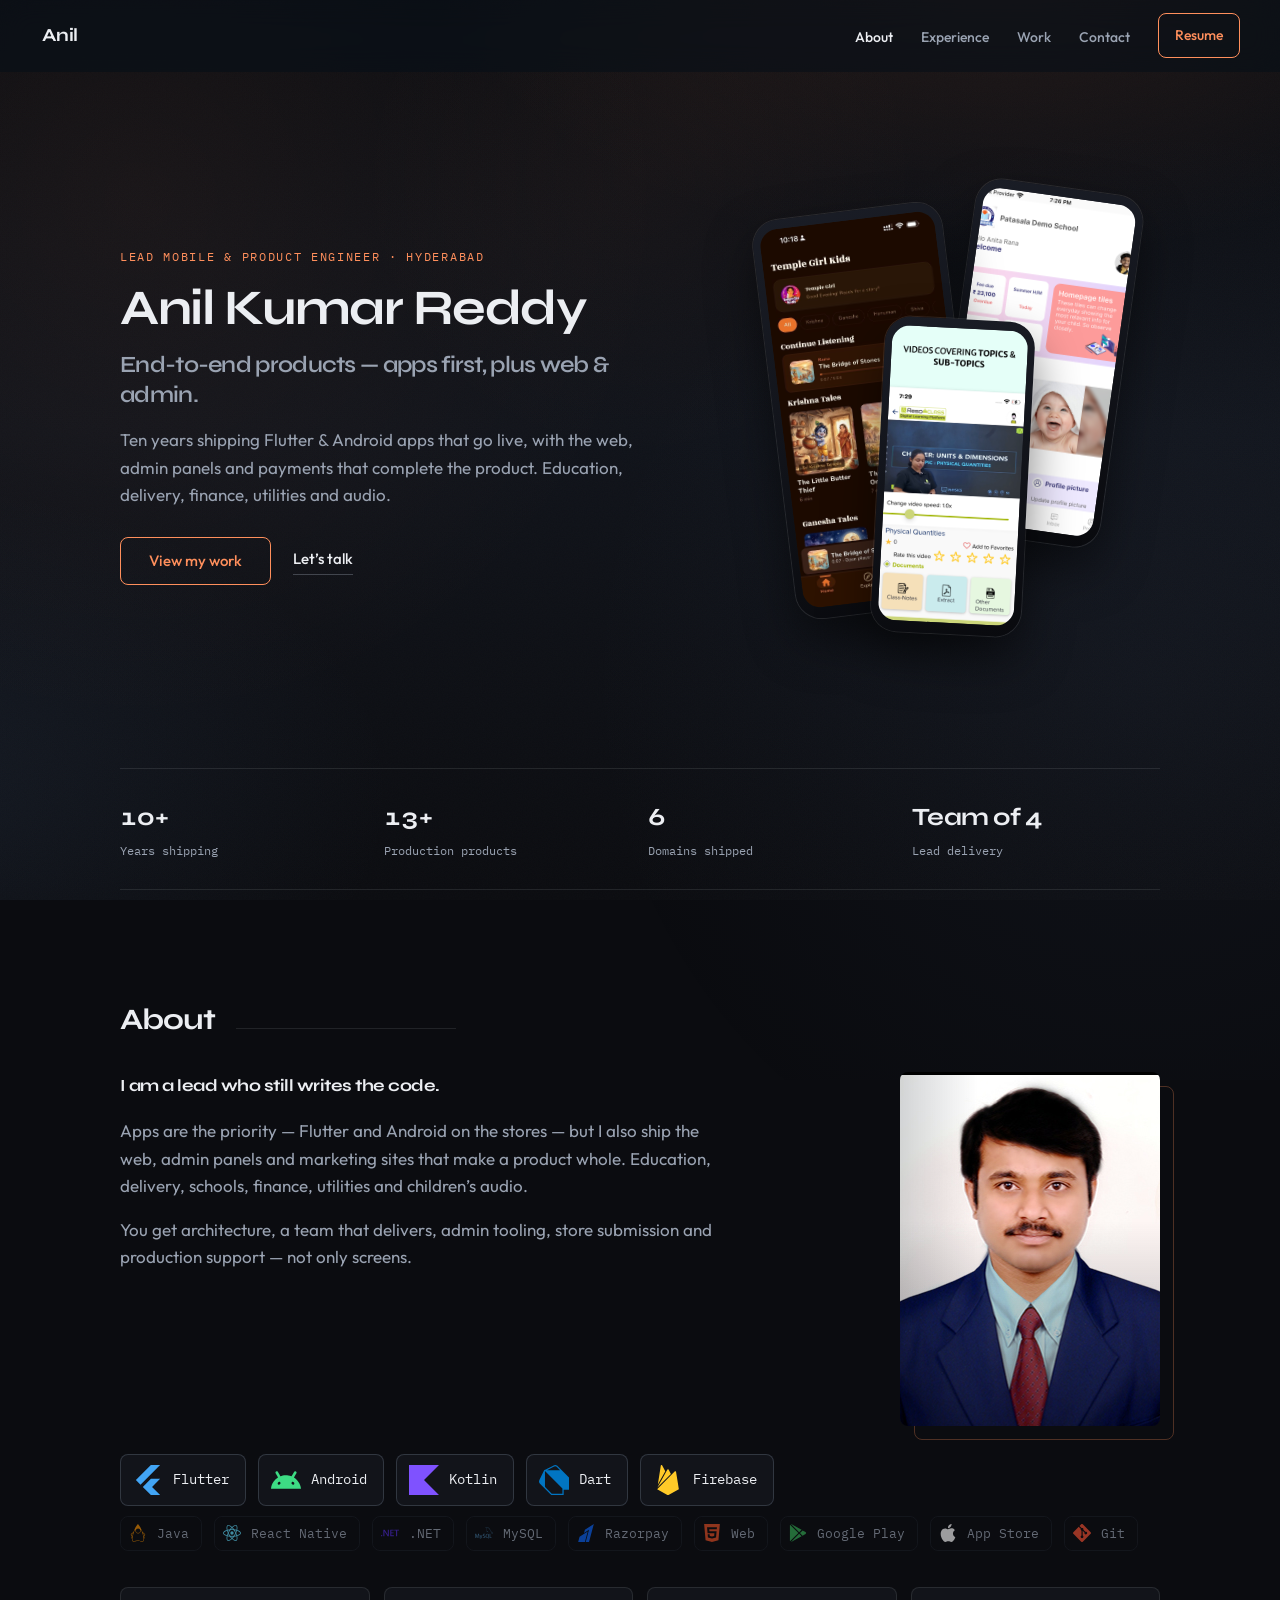
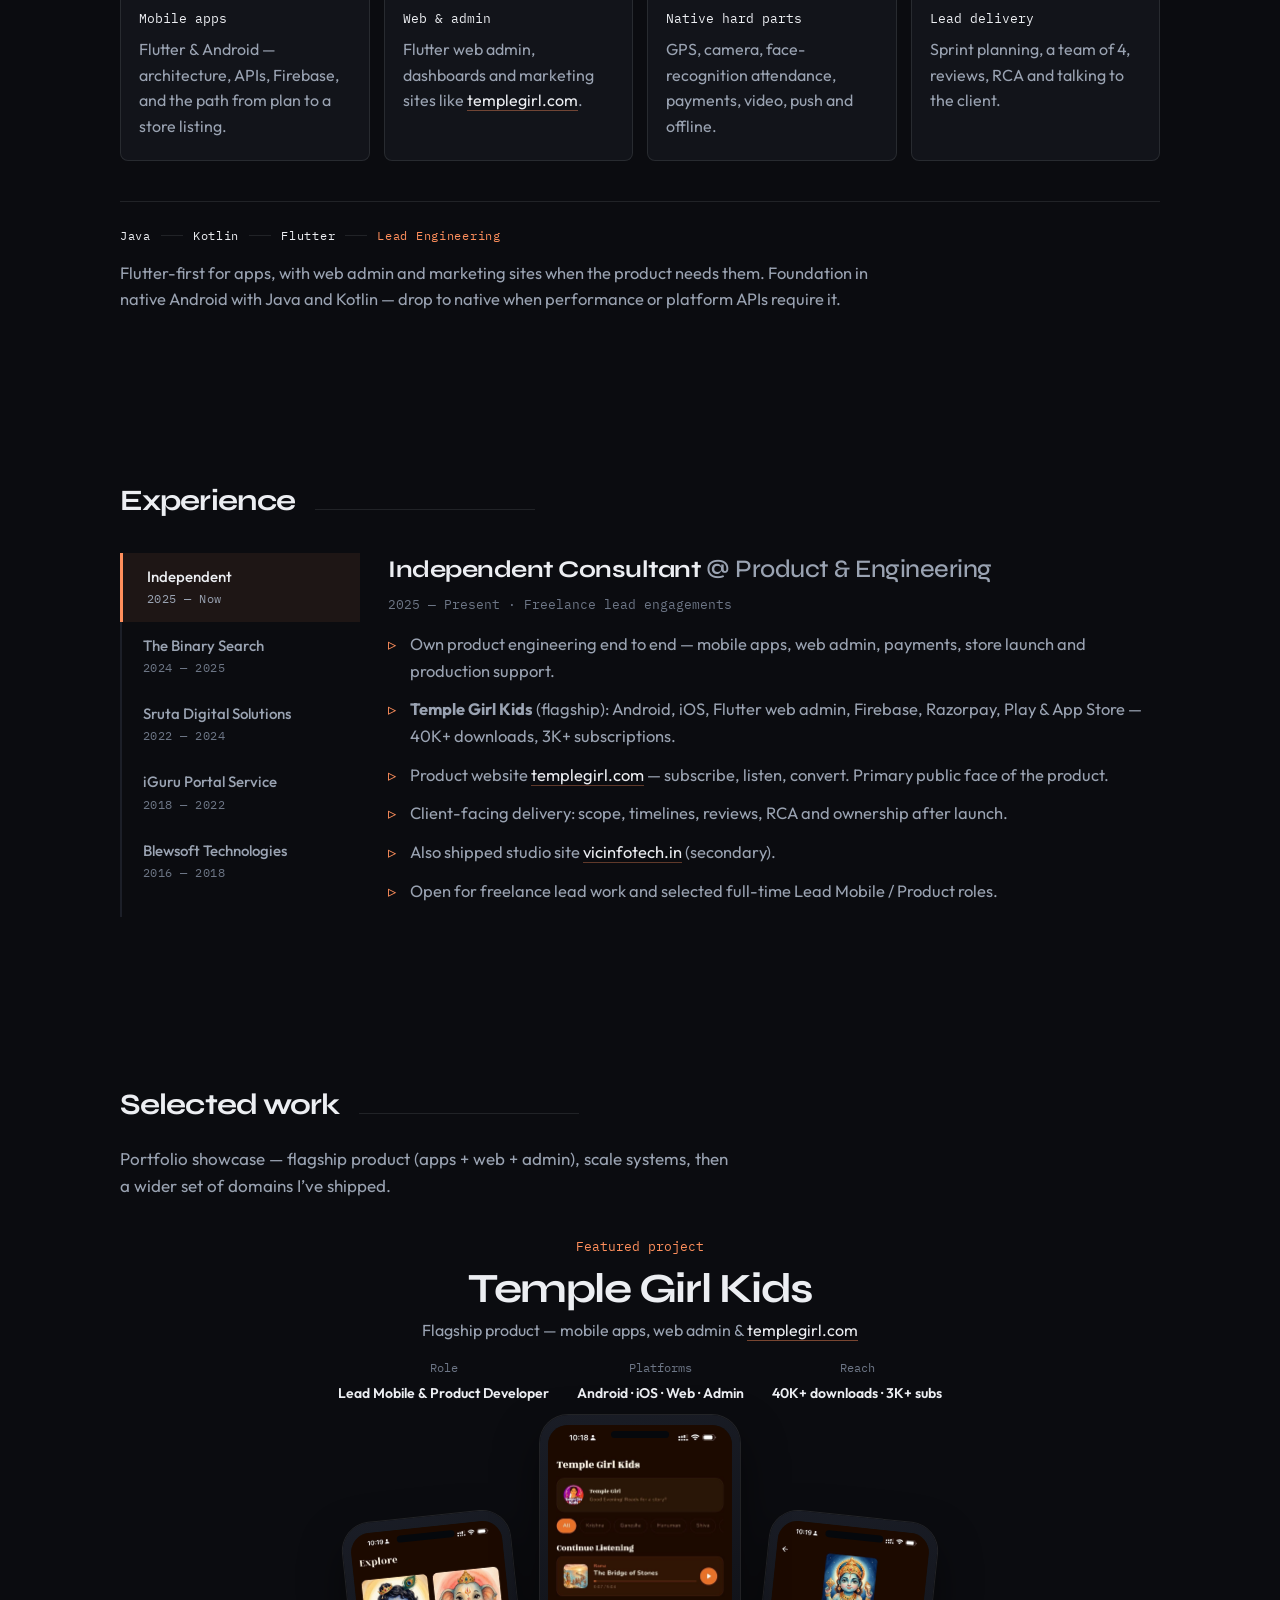
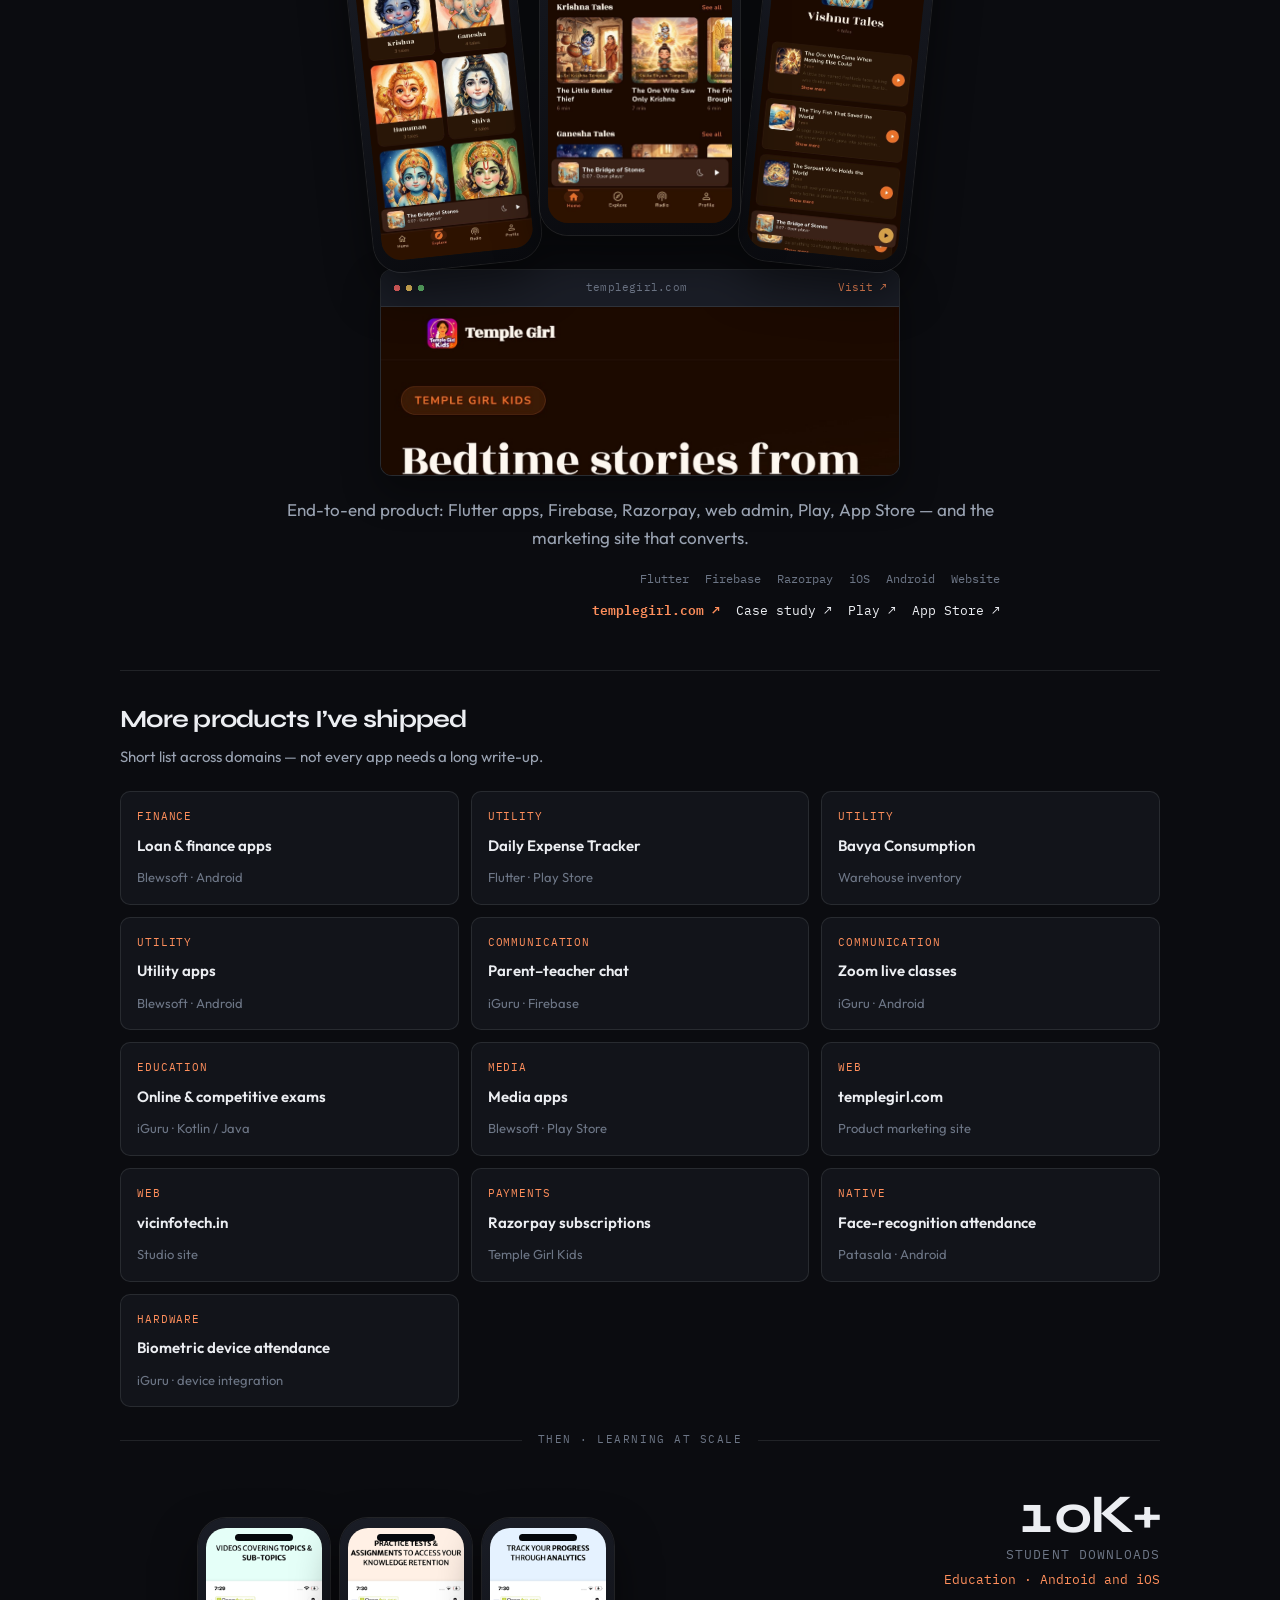
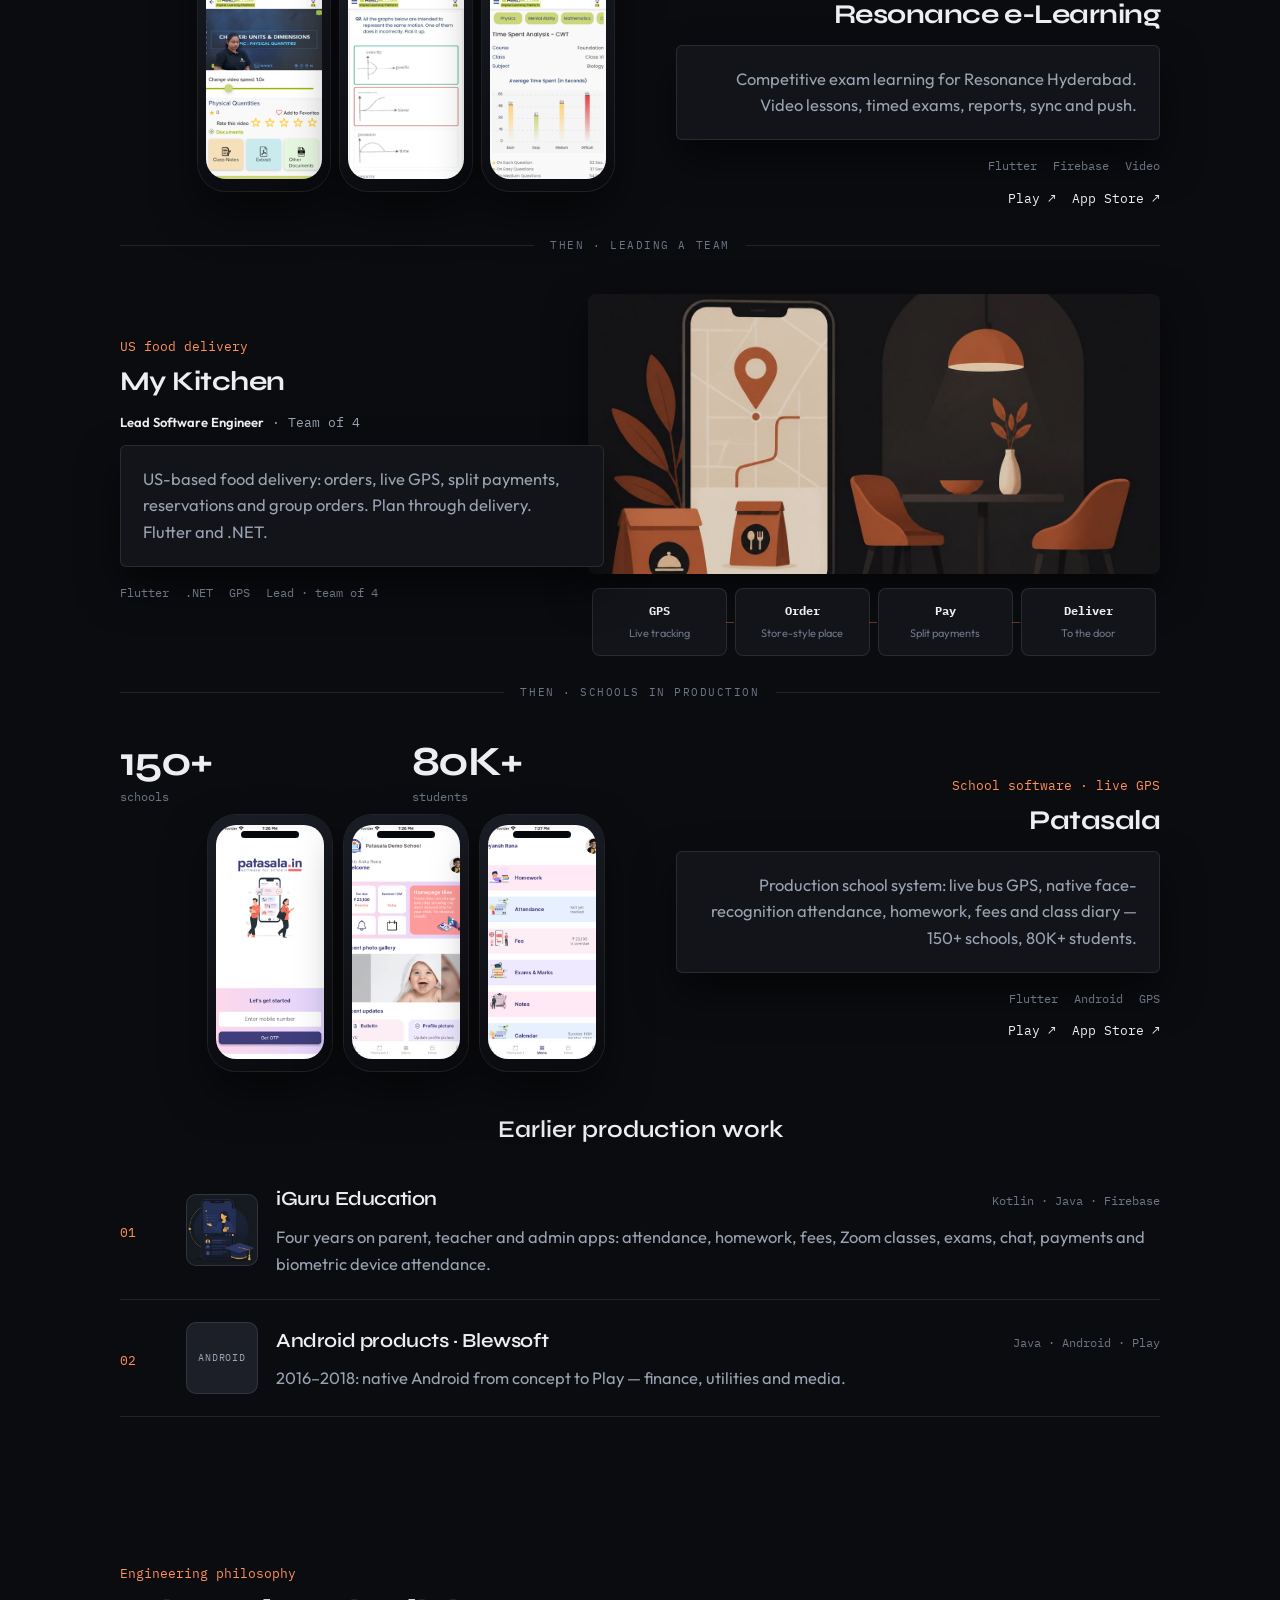
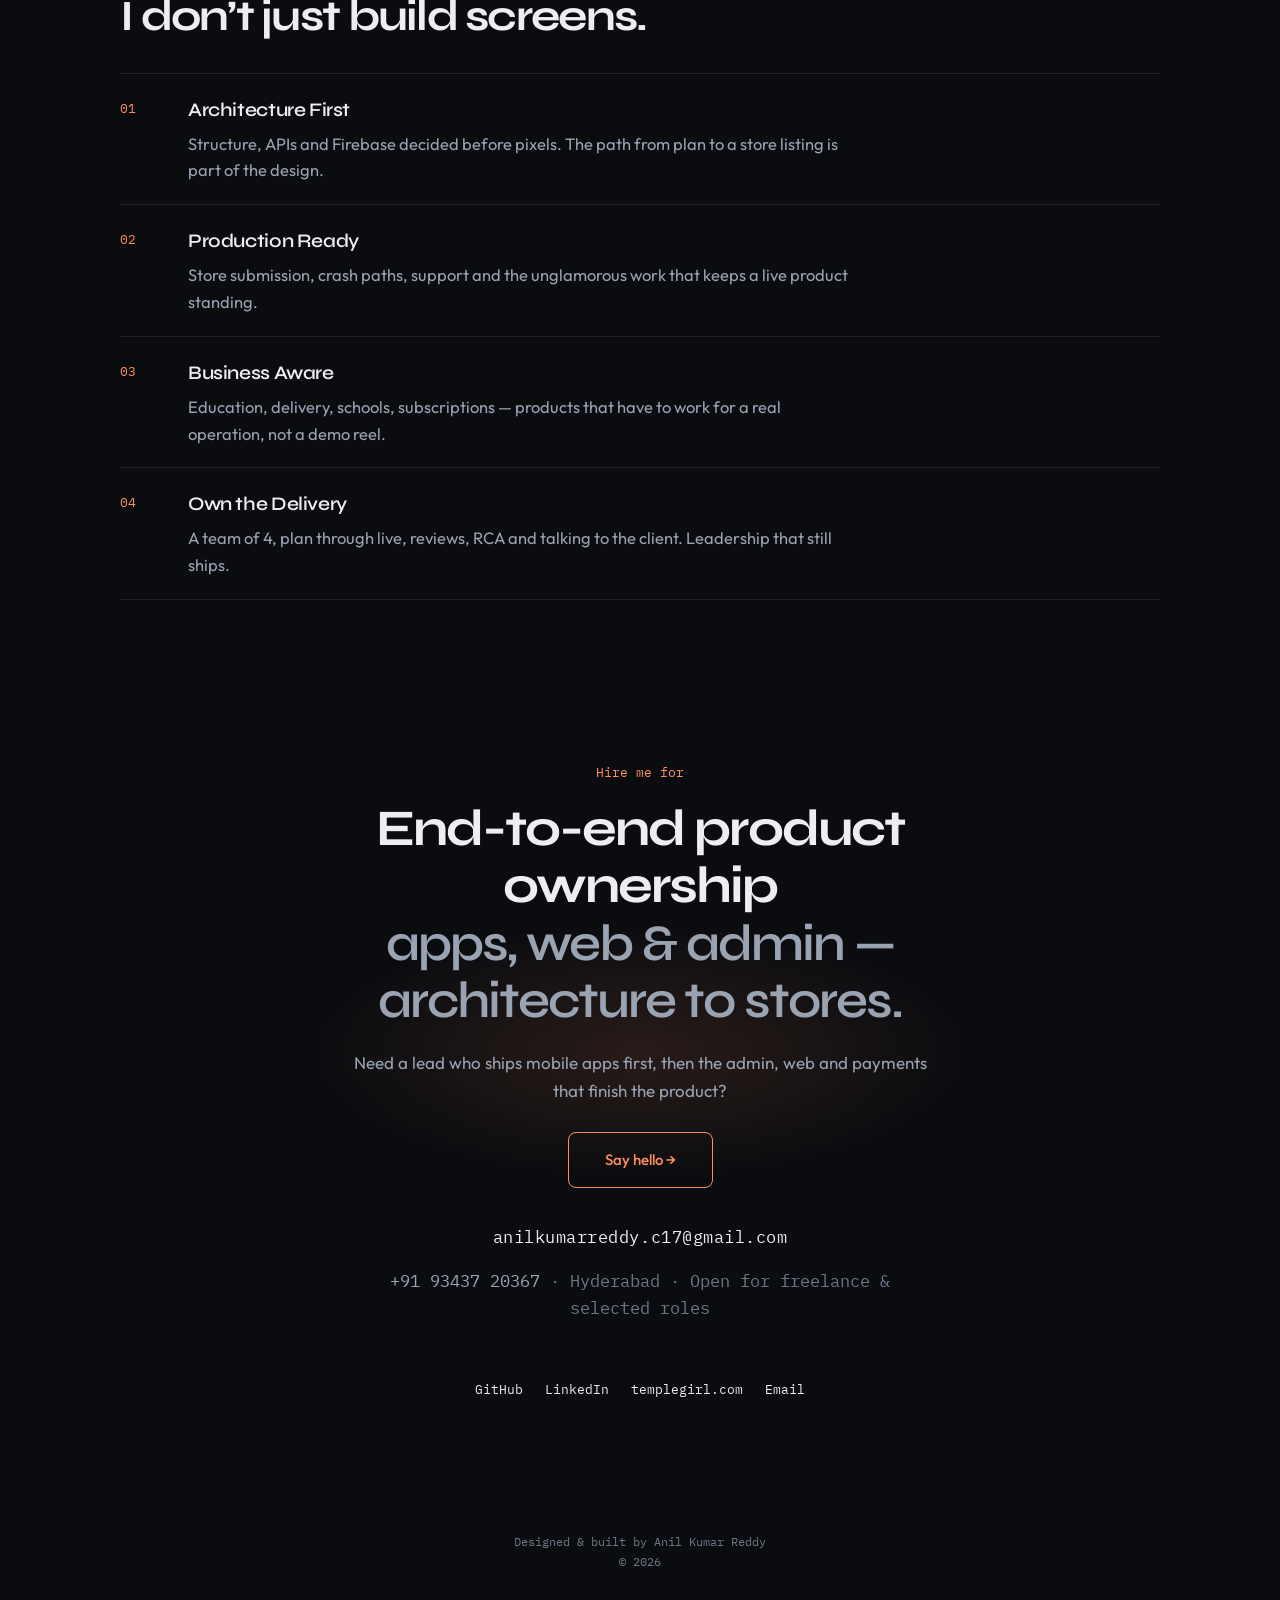
==== commit 98600b9c: "Refresh portfolio for end-to-end product positioning and cleaner TGK showcase. Replace the oversized" ====
--- a/index.html
+++ b/index.html
@@ -3,19 +3,21 @@
 <head>
   <meta charset="UTF-8">
   <meta name="viewport" content="width=device-width, initial-scale=1.0">
-  <title>Anil Kumar Reddy — Lead Mobile Engineer | Flutter, Android &amp; .NET</title>
-  <meta name="description" content="Lead Mobile Engineer with 10+ years building production apps — Flutter, Android, React Native, .NET and web, from architecture to store launch.">
+  <title>Anil Kumar Reddy — Lead Mobile &amp; Product Engineer | Apps, Web &amp; Admin</title>
+  <meta name="description" content="Lead engineer with 10+ years shipping end-to-end products — Flutter &amp; Android apps first, plus web, admin panels and store launch across education, delivery, finance and audio.">
   <link rel="canonical" href="https://anil-android-flutter.github.io/my-portfolio/">
   <meta property="og:type" content="website">
-  <meta property="og:title" content="Anil Kumar Reddy — Lead Mobile Engineer">
-  <meta property="og:description" content="Flutter · Android · Firebase. 10+ years shipping production mobile apps.">
+  <meta property="og:title" content="Anil Kumar Reddy — Lead Mobile &amp; Product Engineer | Apps, Web &amp; Admin">
+  <meta property="og:description" content="End-to-end products: Flutter &amp; Android apps, web and admin — education, delivery, finance, utilities and audio.">
   <meta property="og:url" content="https://anil-android-flutter.github.io/my-portfolio/">
   <meta property="og:image" content="https://anil-android-flutter.github.io/my-portfolio/assets/tgk-feature.png">
   <meta name="twitter:card" content="summary_large_image">
+  <meta name="twitter:title" content="Anil Kumar Reddy — Lead Mobile &amp; Product Engineer | Apps, Web &amp; Admin">
+  <meta name="twitter:description" content="End-to-end products: Flutter &amp; Android apps, web and admin — education, delivery, finance, utilities and audio.">
   <link rel="icon" href="./assets/favicon.svg" type="image/svg+xml">
   <link rel="preconnect" href="https://fonts.googleapis.com">
   <link rel="preconnect" href="https://fonts.gstatic.com" crossorigin>
-  <link href="https://fonts.googleapis.com/css2?family=JetBrains+Mono:wght@400;500&family=Syne:wght@600;700;800&family=Inter:wght@400;500;600&display=swap" rel="stylesheet">
+  <link href="https://fonts.googleapis.com/css2?family=IBM+Plex+Mono:wght@400;500&family=Outfit:wght@400;500;600;700&family=Syne:wght@600;700;800&display=swap" rel="stylesheet">
   <link rel="stylesheet" href="./css/styles.css">
 </head>
 <body>
@@ -24,12 +26,11 @@
   <div class="loader" id="loader" aria-hidden="true">
     <div class="loader-mark">A</div>
     <div class="loader-bar"><i></i></div>
-    <p>Lead Mobile Engineer</p>
+    <p>Apps · Web · Admin</p>
   </div>
 
   <div class="fx" aria-hidden="true">
     <div class="fx-vignette"></div>
-    <div class="fx-wallpaper"></div>
     <div class="fx-orbs"></div>
     <div class="fx-grain"></div>
     <div class="fx-spot" id="spot"></div>
@@ -38,90 +39,93 @@
   <div class="menu-scrim" id="menuScrim" hidden></div>
 
   <header class="site-header">
-    <a class="logo" href="#top" aria-label="Home">A</a>
+    <a class="logo" href="#top" aria-label="Anil Kumar Reddy — Home">Anil</a>
     <button class="menu-toggle" type="button" aria-label="Open menu" aria-expanded="false"><span></span></button>
     <nav class="nav-links" aria-label="Primary">
       <ol>
-        <li><a href="#about"><span>01.</span>About</a></li>
-        <li><a href="#experience"><span>02.</span>Experience</a></li>
-        <li><a href="#work"><span>03.</span>Work</a></li>
-        <li><a href="#contact"><span>04.</span>Contact</a></li>
+        <li><a href="#about">About</a></li>
+        <li><a href="#experience">Experience</a></li>
+        <li><a href="#work">Work</a></li>
+        <li><a href="#contact">Contact</a></li>
       </ol>
       <a class="btn-resume" href="./assets/Anil_Lead_Software_Engineer.pdf" target="_blank" rel="noopener">Resume</a>
     </nav>
   </header>
 
-  <aside class="rail rail-left" aria-label="Social">
-    <a href="https://github.com/anil-android-flutter" target="_blank" rel="noopener" aria-label="GitHub">
-      <svg viewBox="0 0 24 24" width="20" height="20" fill="currentColor" aria-hidden="true"><path d="M12 2a10 10 0 0 0-3.16 19.49c.5.09.68-.22.68-.48v-1.7c-2.78.6-3.37-1.34-3.37-1.34-.45-1.16-1.11-1.47-1.11-1.47-.91-.62.07-.61.07-.61 1 .07 1.53 1.03 1.53 1.03.9 1.52 2.36 1.08 2.94.83.09-.66.35-1.08.64-1.33-2.22-.25-4.56-1.11-4.56-4.95 0-1.1.39-1.99 1.03-2.69-.1-.25-.45-1.27.1-2.65 0 0 .84-.27 2.75 1.02A9.56 9.56 0 0 1 12 6.8c.85 0 1.7.11 2.5.33 1.9-1.29 2.74-1.02 2.74-1.02.55 1.38.2 2.4.1 2.65.64.7 1.03 1.6 1.03 2.69 0 3.85-2.34 4.7-4.57 4.95.36.31.68.92.68 1.85v2.74c0 .27.18.58.69.48A10 10 0 0 0 12 2z"/></svg>
-    </a>
-    <a href="https://www.linkedin.com/in/c-anil-kumar-reddy-286482154/" target="_blank" rel="noopener" aria-label="LinkedIn">
-      <svg viewBox="0 0 24 24" width="20" height="20" fill="currentColor" aria-hidden="true"><path d="M6.94 8.5H3.75V20h3.19V8.5zM5.34 3.5A1.85 1.85 0 1 0 5.35 7.2 1.85 1.85 0 0 0 5.34 3.5zM20.25 20h-3.18v-5.6c0-1.34-.03-3.06-1.86-3.06-1.87 0-2.16 1.46-2.16 2.96V20H9.87V8.5h3.05v1.57h.04c.42-.8 1.46-1.64 3.01-1.64 3.22 0 3.28 2.12 3.28 4.87V20z"/></svg>
-    </a>
-    <a href="mailto:anilkumarreddy.c17@gmail.com" aria-label="Email">
-      <svg viewBox="0 0 24 24" width="20" height="20" fill="none" stroke="currentColor" stroke-width="1.8" aria-hidden="true"><rect x="3" y="5" width="18" height="14" rx="2"/><path d="m4 7 8 6 8-6"/></svg>
-    </a>
-    <a href="tel:+919343720367" aria-label="Phone">
-      <svg viewBox="0 0 24 24" width="20" height="20" fill="none" stroke="currentColor" stroke-width="1.8" aria-hidden="true"><path d="M6.5 3.5h3l1.5 4-2 1.2a12 12 0 0 0 6.3 6.3l1.2-2 4 1.5v3A16 16 0 0 1 6.5 3.5z"/></svg>
-    </a>
-    <i></i>
-  </aside>
-
-  <aside class="rail rail-right" aria-hidden="true">
-    <a href="mailto:anilkumarreddy.c17@gmail.com">anilkumarreddy.c17@gmail.com</a>
-    <i></i>
-  </aside>
-
   <main id="top">
     <section class="hero" id="content">
-      <p class="intro-line hero-anim">Hi, my name is</p>
-      <h1 class="hero-anim">Anil Kumar Reddy.</h1>
-      <h2 class="hero-anim">I build mobile products that ship.</h2>
-      <p class="hero-copy hero-anim">Lead Mobile Engineer in Hyderabad. Ten years across five companies — Flutter, Android, React Native, .NET and web. Clients hire me to own the product from architecture to a live listing, and to run the team that ships it.</p>
-      <div class="hero-actions hero-anim">
-        <a class="btn-outline" href="#work">View my work</a>
-        <p class="avail"><i></i> Open for freelance &amp; selected roles</p>
+      <div class="hero-layout">
+        <div class="hero-text">
+          <p class="intro-line hero-anim">Lead Mobile &amp; Product Engineer · Hyderabad</p>
+          <h1 class="hero-name hero-anim">Anil Kumar Reddy</h1>
+          <p class="hero-tagline hero-anim">End-to-end products — apps first, plus web &amp; admin.</p>
+          <p class="hero-copy hero-anim">Ten years shipping Flutter &amp; Android apps that go live, with the web, admin panels and payments that complete the product. Education, delivery, finance, utilities and audio.</p>
+          <div class="hero-actions hero-anim">
+            <a class="btn-outline" href="#work">View my work</a>
+            <a class="btn-text" href="#contact">Let’s talk</a>
+          </div>
+        </div>
+        <div class="hero-gallery" aria-hidden="true">
+          <figure class="hero-phone hero-phone-a">
+            <img src="./assets/apps/tgk-shot0.jpg?v=hd3" alt="" width="738" height="1600" decoding="async">
+          </figure>
+          <figure class="hero-phone hero-phone-b">
+            <img src="./assets/apps/patasala-shot1.jpg" alt="" width="392" height="696" decoding="async">
+          </figure>
+          <figure class="hero-phone hero-phone-c">
+            <img src="./assets/apps/reso-shot0.jpg" alt="" width="390" height="844" decoding="async">
+          </figure>
+        </div>
       </div>
-      <ul class="proof hero-anim">
-        <li><strong>10+</strong><span>Years shipping apps</span></li>
-        <li><strong>5</strong><span>Companies · 2016–now</span></li>
+    </section>
+
+    <section class="proof-band" aria-label="Proof points">
+      <ul class="proof">
+        <li><strong>10+</strong><span>Years shipping</span></li>
         <li><strong>13+</strong><span>Production products</span></li>
-        <li><strong>Lead</strong><span>Team of 4, plan to live</span></li>
+        <li><strong>6</strong><span>Domains shipped</span></li>
+        <li><strong>Team of 4</strong><span>Lead delivery</span></li>
       </ul>
     </section>
 
     <section class="block" id="about">
-      <h2 class="numbered"><span>01.</span> About me</h2>
+      <h2 class="numbered">About</h2>
       <div class="about-grid">
         <div class="about-copy">
-          <p>I am a lead who still writes the code. Ten years in production: Java Android → Kotlin → Flutter, plus React Native, .NET and web when the product needs it.</p>
-          <p>Education, food delivery, school transport, inventory and children’s audio — those are live products on Android, iOS and the web, not a short list of demos. I drop to native when GPS, camera, face recognition or platform APIs need it.</p>
-          <p>You can expect architecture, a team that delivers, store submission and production support — not only screens.</p>
+          <p class="about-lead">I am a lead who still writes the code.</p>
+          <p>Apps are the priority — Flutter and Android on the stores — but I also ship the web, admin panels and marketing sites that make a product whole. Education, delivery, schools, finance, utilities and children’s audio.</p>
+          <p>You get architecture, a team that delivers, admin tooling, store submission and production support — not only screens.</p>
         </div>
         <div class="portrait-wrap">
-          <img src="./assets/anil.jpg" alt="Anil Kumar Reddy" width="320" height="320">
+          <img src="./assets/anil.jpg" alt="Anil Kumar Reddy, Lead Mobile and Product Engineer" width="276" height="354" decoding="async">
         </div>
       </div>
-      <ul class="skill-row" aria-label="Skills">
+      <ul class="skill-row skill-primary" aria-label="Core stack">
         <li><img src="./assets/skills/flutter.svg" alt="" width="28" height="28"><span>Flutter</span></li>
-        <li><img src="./assets/skills/dart.svg" alt="" width="28" height="28"><span>Dart</span></li>
         <li><img src="./assets/skills/android.svg" alt="" width="28" height="28"><span>Android</span></li>
         <li><img src="./assets/skills/kotlin.svg" alt="" width="28" height="28"><span>Kotlin</span></li>
-        <li><img src="./assets/skills/java.svg" alt="" width="28" height="28"><span>Java</span></li>
-        <li><img src="./assets/skills/react.svg" alt="" width="28" height="28"><span>React Native</span></li>
-        <li><img src="./assets/skills/dotnet.svg" alt="" width="28" height="28"><span>.NET</span></li>
+        <li><img src="./assets/skills/dart.svg" alt="" width="28" height="28"><span>Dart</span></li>
         <li><img src="./assets/skills/firebase.svg" alt="" width="28" height="28"><span>Firebase</span></li>
-        <li><img src="./assets/skills/mysql.svg" alt="" width="28" height="28"><span>MySQL</span></li>
-        <li><img src="./assets/skills/razorpay.svg" alt="" width="28" height="28"><span>Razorpay</span></li>
-        <li><img src="./assets/skills/html5.svg" alt="" width="28" height="28"><span>Web</span></li>
-        <li><img src="./assets/skills/googleplay.svg" alt="" width="28" height="28"><span>Google Play</span></li>
-        <li><img src="./assets/skills/apple.svg" alt="" width="28" height="28"><span>App Store</span></li>
-        <li><img src="./assets/skills/git.svg" alt="" width="28" height="28"><span>Git</span></li>
+      </ul>
+      <ul class="skill-row skill-secondary" aria-label="Also used in production">
+        <li><img src="./assets/skills/java.svg" alt="" width="22" height="22"><span>Java</span></li>
+        <li><img src="./assets/skills/react.svg" alt="" width="22" height="22"><span>React Native</span></li>
+        <li><img src="./assets/skills/dotnet.svg" alt="" width="22" height="22"><span>.NET</span></li>
+        <li><img src="./assets/skills/mysql.svg" alt="" width="22" height="22"><span>MySQL</span></li>
+        <li><img src="./assets/skills/razorpay.svg" alt="" width="22" height="22"><span>Razorpay</span></li>
+        <li><img src="./assets/skills/html5.svg" alt="" width="22" height="22"><span>Web</span></li>
+        <li><img src="./assets/skills/googleplay.svg" alt="" width="22" height="22"><span>Google Play</span></li>
+        <li><img src="./assets/skills/apple.svg" alt="" width="22" height="22"><span>App Store</span></li>
+        <li><img src="./assets/skills/git.svg" alt="" width="22" height="22"><span>Git</span></li>
       </ul>
       <ul class="owns">
         <li>
-          <p>Architecture</p>
-          <p>App structure, APIs, Firebase, and the path from plan to a store listing.</p>
+          <p>Mobile apps</p>
+          <p>Flutter &amp; Android — architecture, APIs, Firebase, and the path from plan to a store listing.</p>
+        </li>
+        <li>
+          <p>Web &amp; admin</p>
+          <p>Flutter web admin, dashboards and marketing sites like <a href="https://www.templegirl.com/" target="_blank" rel="noopener">templegirl.com</a>.</p>
         </li>
         <li>
           <p>Native hard parts</p>
@@ -131,34 +135,38 @@
           <p>Lead delivery</p>
           <p>Sprint planning, a team of 4, reviews, RCA and talking to the client.</p>
         </li>
-        <li>
-          <p>More than Flutter</p>
-          <p>React Native, .NET apps, and web admin / product sites end to end.</p>
-        </li>
       </ul>
+
+      <aside class="foundation reveal">
+        <p class="foundation-path" aria-hidden="true"><span>Java</span><i></i><span>Kotlin</span><i></i><span>Flutter</span><i></i><span>Lead Engineering</span></p>
+        <p>Flutter-first for apps, with web admin and marketing sites when the product needs them. Foundation in native Android with Java and Kotlin — drop to native when performance or platform APIs require it.</p>
+      </aside>
     </section>
 
     <section class="block" id="experience">
-      <h2 class="numbered"><span>02.</span> Where I’ve worked</h2>
+      <h2 class="numbered">Experience</h2>
       <div class="jobs">
         <div class="job-tabs" role="tablist" aria-label="Companies">
-          <button type="button" role="tab" aria-selected="true" data-job="0">Independent</button>
-          <button type="button" role="tab" aria-selected="false" data-job="1">Binary Search</button>
-          <button type="button" role="tab" aria-selected="false" data-job="2">Sruta Digital Solutions</button>
-          <button type="button" role="tab" aria-selected="false" data-job="3">iGuru Portal Service</button>
-          <button type="button" role="tab" aria-selected="false" data-job="4">Blewsoft Technologies</button>
+          <button type="button" role="tab" id="tab-0" aria-controls="job-0" aria-selected="true" data-job="0" tabindex="0">Independent <small>2025 — Now</small></button>
+          <button type="button" role="tab" id="tab-1" aria-controls="job-1" aria-selected="false" data-job="1" tabindex="-1">The Binary Search <small>2024 — 2025</small></button>
+          <button type="button" role="tab" id="tab-2" aria-controls="job-2" aria-selected="false" data-job="2" tabindex="-1">Sruta Digital Solutions <small>2022 — 2024</small></button>
+          <button type="button" role="tab" id="tab-3" aria-controls="job-3" aria-selected="false" data-job="3" tabindex="-1">iGuru Portal Service <small>2018 — 2022</small></button>
+          <button type="button" role="tab" id="tab-4" aria-controls="job-4" aria-selected="false" data-job="4" tabindex="-1">Blewsoft Technologies <small>2016 — 2018</small></button>
         </div>
         <div class="job-panels">
-          <article class="job-panel is-on" role="tabpanel">
-            <h3>Independent Consultant <span>@ Freelance</span></h3>
-            <p class="when">2025 — Present</p>
+          <article class="job-panel is-on" role="tabpanel" id="job-0" aria-labelledby="tab-0">
+            <h3>Independent Consultant <span>@ Product &amp; Engineering</span></h3>
+            <p class="when">2025 — Present · Freelance lead engagements</p>
             <ul>
-              <li>Own Flutter product engineering with the client — architecture through store launch.</li>
-              <li>Temple Girl Kids: Android, iOS, web admin, Firebase, Razorpay, Play and App Store — 40K+ downloads, 3K+ subscriptions.</li>
-              <li>Available for freelance and selected full-time lead roles.</li>
+              <li>Own product engineering end to end — mobile apps, web admin, payments, store launch and production support.</li>
+              <li><strong>Temple Girl Kids</strong> (flagship): Android, iOS, Flutter web admin, Firebase, Razorpay, Play &amp; App Store — 40K+ downloads, 3K+ subscriptions.</li>
+              <li>Product website <a href="https://www.templegirl.com/" target="_blank" rel="noopener">templegirl.com</a> — subscribe, listen, convert. Primary public face of the product.</li>
+              <li>Client-facing delivery: scope, timelines, reviews, RCA and ownership after launch.</li>
+              <li>Also shipped studio site <a href="https://vicinfotech.in/" target="_blank" rel="noopener">vicinfotech.in</a> (secondary).</li>
+              <li>Open for freelance lead work and selected full-time Lead Mobile / Product roles.</li>
             </ul>
           </article>
-          <article class="job-panel" role="tabpanel" hidden>
+          <article class="job-panel" role="tabpanel" id="job-1" aria-labelledby="tab-1" hidden>
             <h3>Lead Software Engineer <span>@ The Binary Search</span></h3>
             <p class="when">2024 — 2025</p>
             <ul>
@@ -167,7 +175,7 @@
               <li>GPS tracking, split payments, reservations, group booking and group orders — plus store-style order place and delivery.</li>
             </ul>
           </article>
-          <article class="job-panel" role="tabpanel" hidden>
+          <article class="job-panel" role="tabpanel" id="job-2" aria-labelledby="tab-2" hidden>
             <h3>Senior Software Engineer <span>@ Sruta Digital Solutions Pvt. Ltd.</span></h3>
             <p class="when">2022 — 2024</p>
             <ul>
@@ -176,16 +184,17 @@
               <li>Dashboards, APIs and production support.</li>
             </ul>
           </article>
-          <article class="job-panel" role="tabpanel" hidden>
+          <article class="job-panel" role="tabpanel" id="job-3" aria-labelledby="tab-3" hidden>
             <h3>Senior Software Developer <span>@ iGuru Portal Service Pvt. Ltd.</span></h3>
             <p class="when">2018 — 2022</p>
             <ul>
               <li>School platform for parents, teachers and admins — attendance, homework, fee collection, online classes, exams and results.</li>
               <li>Native Android (Java → Kotlin): Zoom live classes, online and competitive exams, Firebase chat, payments and push.</li>
+              <li>Biometric device integration for school attendance alongside the parent, teacher and admin apps.</li>
               <li>Best Employee Award.</li>
             </ul>
           </article>
-          <article class="job-panel" role="tabpanel" hidden>
+          <article class="job-panel" role="tabpanel" id="job-4" aria-labelledby="tab-4" hidden>
             <h3>Software Engineer <span>@ Blewsoft Technologies Pvt. Ltd.</span></h3>
             <p class="when">2016 — 2018</p>
             <ul>
@@ -199,19 +208,52 @@
     </section>
 
     <section class="block" id="work">
-      <h2 class="numbered"><span>03.</span> Some things I’ve built</h2>
-      <p class="block-lead">Selected products from ten years — education, delivery, schools, audio and inventory. The rest of the timeline is in Experience and the resume.</p>
-
-      <article class="feat">
-        <div class="feat-media feat-ill tile-tgk-ill">
-          <img src="./assets/ill-tgk.jpg" alt="Temple Girl Kids — bedtime audio stories">
-        </div>
-        <div class="feat-copy">
-          <p class="feat-kicker">Featured · 40K+ downloads</p>
-          <h3>Temple Girl Kids</h3>
-          <p>Children’s audio stories — 40K+ downloads and 3K+ subscriptions. I owned it end to end: Flutter apps, Firebase, Razorpay, web admin, Play and App Store.</p>
-          <ul class="mini-tags"><li>Flutter</li><li>Firebase</li><li>Razorpay</li><li>iOS · Android · Web</li></ul>
-          <div class="feat-links">
+      <h2 class="numbered">Selected work</h2>
+      <p class="block-lead">Portfolio showcase — flagship product (apps + web + admin), scale systems, then a wider set of domains I’ve shipped.</p>
+
+      <article class="showcase">
+        <p class="feat-kicker">Featured project</p>
+        <h3>Temple Girl Kids</h3>
+        <p class="showcase-sub">Flagship product — mobile apps, web admin &amp; <a href="https://www.templegirl.com/" target="_blank" rel="noopener">templegirl.com</a></p>
+        <p class="showcase-role">
+          <span>Role <strong>Lead Mobile &amp; Product Developer</strong></span>
+          <span>Platforms <strong>Android · iOS · Web · Admin</strong></span>
+          <span>Reach <strong>40K+ downloads · 3K+ subs</strong></span>
+        </p>
+
+        <div class="phone-cluster showcase-phones">
+          <figure class="phone tilt-l">
+            <img src="./assets/apps/tgk-shot1.jpg?v=hd3" alt="Temple Girl Kids Explore screen" width="738" height="1600" loading="lazy" decoding="async">
+          </figure>
+          <figure class="phone phone-hero">
+            <img src="./assets/apps/tgk-shot0.jpg?v=hd3" alt="Temple Girl Kids home screen" width="738" height="1600" loading="lazy" decoding="async">
+          </figure>
+          <figure class="phone tilt-r">
+            <img src="./assets/apps/tgk-shot2.jpg?v=hd3" alt="Temple Girl Kids story list" width="738" height="1600" loading="lazy" decoding="async">
+          </figure>
+        </div>
+
+        <a class="site-card" href="https://www.templegirl.com/" target="_blank" rel="noopener">
+          <div class="site-card-bar">
+            <span class="site-card-dots" aria-hidden="true"></span>
+            <span class="site-card-url">templegirl.com</span>
+            <span class="site-card-go">Visit ↗</span>
+          </div>
+          <img src="./assets/apps/templegirl-web.jpg?v=hd5" alt="templegirl.com marketing website" width="1200" height="420" loading="lazy" decoding="async">
+        </a>
+
+        <div class="showcase-meta">
+          <p class="showcase-copy">End-to-end product: Flutter apps, Firebase, Razorpay, web admin, Play, App Store — and the marketing site that converts.</p>
+          <ul class="mini-tags showcase-tags">
+            <li>Flutter</li>
+            <li>Firebase</li>
+            <li>Razorpay</li>
+            <li>iOS</li>
+            <li>Android</li>
+            <li>Website</li>
+          </ul>
+          <div class="feat-links showcase-links">
+            <a class="link-primary" href="https://www.templegirl.com/" target="_blank" rel="noopener">templegirl.com ↗</a>
             <a href="./work/temple-girl-kids.html">Case study ↗</a>
             <a href="https://play.google.com/store/apps/details?id=com.templegirlkids.templegirl" target="_blank" rel="noopener">Play ↗</a>
             <a href="https://apps.apple.com/us/app/temple-girl-kids/id6772048283" target="_blank" rel="noopener">App Store ↗</a>
@@ -219,14 +261,99 @@
         </div>
       </article>
 
-      <article class="feat feat-alt">
-        <div class="feat-media feat-ill tile-reso-ill">
-          <img src="./assets/ill-reso.jpg" alt="Resonance e-Learning — video lessons and exams">
+      <div class="catalog">
+        <h3 class="catalog-title">More products I’ve shipped</h3>
+        <p class="catalog-lead">Short list across domains — not every app needs a long write-up.</p>
+        <ul class="catalog-grid">
+          <li>
+            <span class="catalog-type">Finance</span>
+            <strong>Loan &amp; finance apps</strong>
+            <em>Blewsoft · Android</em>
+          </li>
+          <li>
+            <span class="catalog-type">Utility</span>
+            <strong>Daily Expense Tracker</strong>
+            <em>Flutter · Play Store</em>
+          </li>
+          <li>
+            <span class="catalog-type">Utility</span>
+            <strong>Bavya Consumption</strong>
+            <em>Warehouse inventory</em>
+          </li>
+          <li>
+            <span class="catalog-type">Utility</span>
+            <strong>Utility apps</strong>
+            <em>Blewsoft · Android</em>
+          </li>
+          <li>
+            <span class="catalog-type">Communication</span>
+            <strong>Parent–teacher chat</strong>
+            <em>iGuru · Firebase</em>
+          </li>
+          <li>
+            <span class="catalog-type">Communication</span>
+            <strong>Zoom live classes</strong>
+            <em>iGuru · Android</em>
+          </li>
+          <li>
+            <span class="catalog-type">Education</span>
+            <strong>Online &amp; competitive exams</strong>
+            <em>iGuru · Kotlin / Java</em>
+          </li>
+          <li>
+            <span class="catalog-type">Media</span>
+            <strong>Media apps</strong>
+            <em>Blewsoft · Play Store</em>
+          </li>
+          <li>
+            <span class="catalog-type">Web</span>
+            <strong>templegirl.com</strong>
+            <em>Product marketing site</em>
+          </li>
+          <li>
+            <span class="catalog-type">Web</span>
+            <strong>vicinfotech.in</strong>
+            <em>Studio site</em>
+          </li>
+          <li>
+            <span class="catalog-type">Payments</span>
+            <strong>Razorpay subscriptions</strong>
+            <em>Temple Girl Kids</em>
+          </li>
+          <li>
+            <span class="catalog-type">Native</span>
+            <strong>Face-recognition attendance</strong>
+            <em>Patasala · Android</em>
+          </li>
+          <li>
+            <span class="catalog-type">Hardware</span>
+            <strong>Biometric device attendance</strong>
+            <em>iGuru · device integration</em>
+          </li>
+        </ul>
+      </div>
+
+      <p class="story-rule"><span>Then · learning at scale</span></p>
+
+      <article class="feat feat-metric">
+        <div class="feat-visual-stack">
+          <div class="metric-phones">
+            <figure class="phone">
+              <img src="./assets/apps/reso-shot0.jpg" alt="Resonance e-Learning video lesson" width="390" height="844" loading="lazy" decoding="async">
+            </figure>
+            <figure class="phone">
+              <img src="./assets/apps/reso-shot2.jpg" alt="Resonance e-Learning practice test" width="390" height="844" loading="lazy" decoding="async">
+            </figure>
+            <figure class="phone">
+              <img src="./assets/apps/reso-shot1.jpg" alt="Resonance e-Learning progress" width="390" height="844" loading="lazy" decoding="async">
+            </figure>
+          </div>
         </div>
         <div class="feat-copy">
-          <p class="feat-kicker">Education · 10,000+ downloads</p>
+          <p class="stat-huge">10K+<span>student downloads</span></p>
+          <p class="feat-kicker">Education · Android and iOS</p>
           <h3>Resonance e-Learning</h3>
-          <p>Competitive exam learning for Resonance Hyderabad. Video lessons, timed exams, reports, sync and push. Android and iOS.</p>
+          <p>Competitive exam learning for Resonance Hyderabad. Video lessons, timed exams, reports, sync and push.</p>
           <ul class="mini-tags"><li>Flutter</li><li>Firebase</li><li>Video</li></ul>
           <div class="feat-links">
             <a href="https://play.google.com/store/apps/details?id=com.resonancehyderabad.resoclass&amp;hl=en_IN" target="_blank" rel="noopener">Play ↗</a>
@@ -235,26 +362,53 @@
         </div>
       </article>
 
-      <article class="feat">
-        <div class="feat-media feat-ill tile-kitchen">
-          <img src="./assets/ill-kitchen.jpg" alt="My Kitchen — orders, delivery and dine-in">
+      <p class="story-rule"><span>Then · leading a team</span></p>
+
+      <article class="feat feat-alt">
+        <div class="feat-visual-stack">
+          <div class="feat-media feat-ill tile-kitchen">
+            <img src="./assets/ill-kitchen.jpg" alt="My Kitchen — orders, delivery and dine-in" loading="lazy" decoding="async">
+          </div>
+          <ol class="flow" aria-label="Product flow">
+            <li><strong>GPS</strong><span>Live tracking</span></li>
+            <li><strong>Order</strong><span>Store-style place</span></li>
+            <li><strong>Pay</strong><span>Split payments</span></li>
+            <li><strong>Deliver</strong><span>To the door</span></li>
+          </ol>
         </div>
         <div class="feat-copy">
-          <p class="feat-kicker">Lead · US food delivery</p>
+          <p class="feat-kicker">US food delivery</p>
           <h3>My Kitchen</h3>
-          <p>US-based food delivery platform: place orders, live GPS delivery, split payments, reservations, group booking and group orders. Lead Software Engineer — team of 4, plan through delivery. Flutter and .NET; AWS handled by a separate team.</p>
+          <p class="role-line"><strong>Lead Software Engineer</strong> · Team of 4</p>
+          <p>US-based food delivery: orders, live GPS, split payments, reservations and group orders. Plan through delivery. Flutter and .NET.</p>
           <ul class="mini-tags"><li>Flutter</li><li>.NET</li><li>GPS</li><li>Lead · team of 4</li></ul>
         </div>
       </article>
 
-      <article class="feat feat-alt">
-        <div class="feat-media feat-ill tile-patasala-ill">
-          <img src="./assets/ill-patasala.jpg" alt="Patasala — school apps, GPS buses and attendance">
+      <p class="story-rule"><span>Then · schools in production</span></p>
+
+      <article class="feat feat-scale">
+        <div class="feat-visual-stack">
+          <div class="scale-band">
+            <p><strong>150+</strong> schools</p>
+            <p><strong>80K+</strong> students</p>
+          </div>
+          <div class="phone-row">
+            <figure class="phone">
+              <img src="./assets/apps/patasala-shot0.jpg" alt="Patasala get started" width="390" height="844" loading="lazy" decoding="async">
+            </figure>
+            <figure class="phone">
+              <img src="./assets/apps/patasala-shot1.jpg" alt="Patasala parent homepage" width="392" height="696" loading="lazy" decoding="async">
+            </figure>
+            <figure class="phone">
+              <img src="./assets/apps/patasala-shot2.jpg" alt="Patasala features" width="390" height="844" loading="lazy" decoding="async">
+            </figure>
+          </div>
         </div>
         <div class="feat-copy">
-          <p class="feat-kicker">150+ schools · 80K+ students</p>
+          <p class="feat-kicker">School software · live GPS</p>
           <h3>Patasala</h3>
-          <p>School software for parents, staff and admins: live bus GPS, native Android face-recognition attendance, homework, fees and class diary. Used by 150+ schools and 80K+ students.</p>
+          <p>Production school system: live bus GPS, native face-recognition attendance, homework, fees and class diary — 150+ schools, 80K+ students.</p>
           <ul class="mini-tags"><li>Flutter</li><li>Android</li><li>GPS</li></ul>
           <div class="feat-links">
             <a href="https://play.google.com/store/apps/details?id=patasala.teacher&amp;hl=en_IN" target="_blank" rel="noopener">Play ↗</a>
@@ -263,72 +417,85 @@
         </div>
       </article>
 
-      <h3 class="other-title">More production work</h3>
-      <div class="other-grid">
-        <article>
-          <div class="card-media tile-iguru">
-            <img src="./assets/ill-iguru.jpg" alt="iGuru education — classes and school apps">
-          </div>
-          <p class="card-num">01</p>
-          <h4>iGuru Education</h4>
-          <p>Four years (2018–2022) on parent, teacher and admin apps: attendance, homework, fees, Zoom classes, online and competitive exams, results, chat and payments.</p>
-          <p class="mini">Kotlin · Java · Firebase</p>
-        </article>
-        <article>
-          <div class="card-media tile-bavya">
-            <img src="./assets/apps/bavya-icon.png" alt="Bavya Consumption logo">
-          </div>
-          <p class="card-num">02</p>
-          <h4>Bavya Consumption</h4>
-          <p>Warehouse inventory app. Usage vs approved requests. 500+ downloads.</p>
-          <p class="mini"><a href="https://play.google.com/store/apps/details?id=com.consumption.bavya.consumptionapp" target="_blank" rel="noopener">Google Play ↗</a></p>
-        </article>
-        <article>
-          <div class="card-media tile-expense" aria-hidden="true">
-            <svg viewBox="0 0 64 64" width="72" height="72" fill="none" aria-hidden="true">
-              <rect x="10" y="14" width="44" height="36" rx="6" stroke="currentColor" stroke-width="2.2"/>
-              <path d="M10 26h44" stroke="currentColor" stroke-width="2.2"/>
-              <circle cx="44" cy="38" r="5" stroke="currentColor" stroke-width="2.2"/>
-            </svg>
-          </div>
-          <p class="card-num">03</p>
-          <h4>Daily Expense Tracker</h4>
-          <p>Designed, built and published independently. Offline SQLite Flutter app.</p>
-          <p class="mini"><a href="https://play.google.com/store/apps/details?id=com.dailyexpensetracker.moneymanager" target="_blank" rel="noopener">Google Play ↗</a></p>
-        </article>
-        <article>
-          <div class="card-media tile-blew" aria-hidden="true">
-            <svg viewBox="0 0 64 64" width="72" height="72" fill="none" aria-hidden="true">
-              <rect x="18" y="8" width="28" height="48" rx="6" stroke="currentColor" stroke-width="2.2"/>
-              <circle cx="32" cy="48" r="2.2" fill="currentColor"/>
-            </svg>
-          </div>
-          <p class="card-num">04</p>
-          <h4>Android products · Blewsoft</h4>
-          <p>2016–2018: native Android from concept to Play — finance, utilities and media. Full loop: build, test and release. Best Employee Award.</p>
-          <p class="mini">Java · Android · Play</p>
-        </article>
-      </div>
+      <h3 class="other-title">Earlier production work</h3>
+      <ol class="other-list">
+        <li>
+          <span class="other-idx">01</span>
+          <figure class="other-thumb tile-iguru">
+            <img src="./assets/ill-iguru.jpg" alt="" width="160" height="160" loading="lazy" decoding="async">
+          </figure>
+          <div>
+            <div class="other-head">
+              <h4>iGuru Education</h4>
+              <p class="mini">Kotlin · Java · Firebase</p>
+            </div>
+            <p>Four years on parent, teacher and admin apps: attendance, homework, fees, Zoom classes, exams, chat, payments and biometric device attendance.</p>
+          </div>
+        </li>
+        <li>
+          <span class="other-idx">02</span>
+          <figure class="other-thumb other-thumb-mark tile-blew" aria-hidden="true">
+            <span>Android</span>
+          </figure>
+          <div>
+            <div class="other-head">
+              <h4>Android products · Blewsoft</h4>
+              <p class="mini">Java · Android · Play</p>
+            </div>
+            <p>2016–2018: native Android from concept to Play — finance, utilities and media.</p>
+          </div>
+        </li>
+      </ol>
+    </section>
+
+    <section class="block philosophy" id="approach">
+      <p class="feat-kicker">Engineering philosophy</p>
+      <h2 class="philo-title">I don’t just build screens.</h2>
+      <ol class="credo">
+        <li class="reveal">
+          <span>01</span>
+          <h3>Architecture First</h3>
+          <p>Structure, APIs and Firebase decided before pixels. The path from plan to a store listing is part of the design.</p>
+        </li>
+        <li class="reveal">
+          <span>02</span>
+          <h3>Production Ready</h3>
+          <p>Store submission, crash paths, support and the unglamorous work that keeps a live product standing.</p>
+        </li>
+        <li class="reveal">
+          <span>03</span>
+          <h3>Business Aware</h3>
+          <p>Education, delivery, schools, subscriptions — products that have to work for a real operation, not a demo reel.</p>
+        </li>
+        <li class="reveal">
+          <span>04</span>
+          <h3>Own the Delivery</h3>
+          <p>A team of 4, plan through live, reviews, RCA and talking to the client. Leadership that still ships.</p>
+        </li>
+      </ol>
     </section>
 
     <section class="block contact-block" id="contact">
-      <p class="feat-kicker">04. What’s next</p>
-      <h2>Let’s build the app.</h2>
-      <p>Have a product idea, an existing app that needs a lead, or a team that needs Flutter / Android ownership? Send a short note — platform, timeline, and what “done” looks like.</p>
-      <a class="btn-outline btn-lg" href="mailto:anilkumarreddy.c17@gmail.com">Say hello</a>
+      <p class="feat-kicker">Hire me for</p>
+      <h2>End-to-end product ownership<em>apps, web &amp; admin — architecture to stores.</em></h2>
+      <p class="contact-offer">Need a lead who ships mobile apps first, then the admin, web and payments that finish the product?</p>
+      <a class="btn-outline btn-lg" href="mailto:anilkumarreddy.c17@gmail.com?subject=Project%20inquiry%20—%20Lead%20Mobile%20%26%20Product%20Engineer">Say hello →</a>
+      <p class="contact-mail">
+        <a href="mailto:anilkumarreddy.c17@gmail.com">anilkumarreddy.c17@gmail.com</a>
+      </p>
       <p class="contact-meta">
-        <a href="mailto:anilkumarreddy.c17@gmail.com">anilkumarreddy.c17@gmail.com</a><br>
-        <a href="tel:+919343720367">+91 93437 20367</a> · Hyderabad
+        <a href="tel:+919343720367">+91 93437 20367</a> · Hyderabad · Open for freelance &amp; selected roles
       </p>
       <div class="mobile-socials">
         <a href="https://github.com/anil-android-flutter" target="_blank" rel="noopener">GitHub</a>
         <a href="https://www.linkedin.com/in/c-anil-kumar-reddy-286482154/" target="_blank" rel="noopener">LinkedIn</a>
+        <a href="https://www.templegirl.com/" target="_blank" rel="noopener">templegirl.com</a>
         <a href="mailto:anilkumarreddy.c17@gmail.com">Email</a>
       </div>
     </section>
   </main>
 
-  <footer class="site-footer">Designed &amp; built by Anil Kumar Reddy · © 2026</footer>
+  <footer class="site-footer">Designed &amp; built by Anil Kumar Reddy<br>© 2026</footer>
   <script src="./js/main.js" defer></script>
 </body>
 </html>
--- a/css/styles.css
+++ b/css/styles.css
@@ -1,18 +1,21 @@
 :root {
-  --navy: #071018;
-  --navy-2: #0c1824;
-  --navy-3: #122333;
-  --light: #e8f1f8;
-  --slate: #9fb3c8;
-  --slate-2: #6f8499;
-  --green: #64ffda;
-  --green-dim: rgba(100, 255, 218, 0.12);
-  --shadow: rgba(2, 8, 16, 0.65);
-  --sans: "Inter", system-ui, sans-serif;
-  --display: "Syne", "Inter", sans-serif;
-  --mono: "JetBrains Mono", ui-monospace, monospace;
+  --navy: #0b0c10;
+  --navy-2: #12141a;
+  --navy-3: #1c1f28;
+  --light: #eceef2;
+  --slate: #9aa3b2;
+  --slate-2: #6d7686;
+  --green: #ff8f5c;
+  --green-dim: rgba(255, 143, 92, 0.12);
+  --line: rgba(236, 238, 242, 0.1);
+  --shadow: rgba(0, 0, 0, 0.55);
+  --sans: "Outfit", system-ui, sans-serif;
+  --display: "Syne", "Outfit", sans-serif;
+  --mono: "IBM Plex Mono", ui-monospace, monospace;
   --ease: cubic-bezier(0.22, 1, 0.36, 1);
-  --max: 980px;
+  --max: 1040px;
+  --text: 17px;
+  --lh: 1.62;
 }
 
 *,
@@ -29,14 +32,16 @@
   }
   .loader { display: none !important; }
   .hero-anim { opacity: 1 !important; transform: none !important; }
+  .hero-float-a, .hero-float-b, .hero-float-c, .hero-phone, .flow li, .fx-orbs { animation: none !important; }
+  .reveal { opacity: 1 !important; transform: none !important; }
 }
 
 body {
   background: var(--navy);
   color: var(--slate);
   font-family: var(--sans);
-  font-size: 17px;
-  line-height: 1.7;
+  font-size: var(--text);
+  line-height: var(--lh);
   -webkit-font-smoothing: antialiased;
   overflow-x: hidden;
 }
@@ -44,9 +49,14 @@
 body.is-loading,
 body.menu-open { overflow: hidden; }
 
-::selection { background: var(--green-dim); color: var(--green); }
-a { color: var(--green); text-decoration: none; }
-img { max-width: 100%; display: block; }
+::selection { background: rgba(232, 241, 248, 0.16); color: var(--light); }
+a { color: var(--light); text-decoration: none; }
+a:hover { color: var(--green); }
+img {
+  max-width: 100%;
+  display: block;
+  image-rendering: -webkit-optimize-contrast;
+}
 button { font: inherit; background: none; border: 0; color: inherit; cursor: pointer; }
 
 .skip {
@@ -65,7 +75,8 @@
 }
 
 .site-header.scrolled {
-  background: rgba(7, 16, 24, 0.92);
+  background: rgba(7, 16, 24, 0.78);
+  backdrop-filter: blur(22px) saturate(1.2);
   box-shadow: 0 10px 30px rgba(2, 8, 16, 0.35);
 }
 
@@ -74,32 +85,22 @@
   position: absolute;
   inset: 0;
   background:
-    radial-gradient(1200px 700px at 80% -10%, rgba(100, 255, 218, 0.07), transparent 50%),
-    radial-gradient(900px 600px at -10% 80%, rgba(40, 90, 140, 0.18), transparent 55%),
-    linear-gradient(180deg, #071018 0%, #08141e 50%, #071018 100%);
-}
-.fx-wallpaper {
-  position: absolute;
-  inset: 0;
-  background-image: url("../assets/tech-chat-wallpaper.png");
-  background-repeat: repeat;
-  background-size: 480px 480px;
-  background-position: center;
-  opacity: 0.28;
-  mix-blend-mode: screen;
+    radial-gradient(1100px 640px at 78% -8%, rgba(255, 143, 92, 0.1), transparent 52%),
+    radial-gradient(900px 560px at -8% 88%, rgba(92, 130, 180, 0.1), transparent 55%),
+    linear-gradient(180deg, #0b0c10 0%, #10131a 48%, #0b0c10 100%);
 }
 .fx-orbs {
   position: absolute;
   inset: -20%;
   background:
-    radial-gradient(circle at 20% 30%, rgba(100, 255, 218, 0.06), transparent 28%),
-    radial-gradient(circle at 80% 70%, rgba(80, 140, 220, 0.08), transparent 32%);
+    radial-gradient(circle at 22% 30%, rgba(255, 143, 92, 0.05), transparent 32%),
+    radial-gradient(circle at 78% 68%, rgba(100, 130, 180, 0.06), transparent 34%);
   animation: drift 22s ease-in-out infinite alternate;
 }
 .fx-grain {
   position: absolute;
   inset: 0;
-  opacity: 0.045;
+  opacity: 0.02;
   background-image: url("data:image/svg+xml,%3Csvg xmlns='http://www.w3.org/2000/svg' width='160' height='160'%3E%3Cfilter id='n'%3E%3CfeTurbulence type='fractalNoise' baseFrequency='.8' numOctaves='2' stitchTiles='stitch'/%3E%3C/filter%3E%3Crect width='100%25' height='100%25' filter='url(%23n)'/%3E%3C/svg%3E");
 }
 .fx-spot {
@@ -107,7 +108,7 @@
   width: 640px;
   height: 640px;
   border-radius: 50%;
-  background: radial-gradient(circle, rgba(100, 255, 218, 0.07), transparent 62%);
+  background: radial-gradient(circle, rgba(255, 143, 92, 0.04), transparent 62%);
   transform: translate(-50%, -50%);
   left: 50%;
   top: 20%;
@@ -126,7 +127,7 @@
   place-content: center;
   justify-items: center;
   gap: 18px;
-  background: #050b12;
+  background: #08090c;
   transition: opacity 0.5s var(--ease), visibility 0.5s;
 }
 .loader.done {
@@ -179,31 +180,33 @@
   position: fixed;
   inset: 0 0 auto;
   z-index: 40;
-  height: 80px;
+  height: 72px;
   display: flex;
   align-items: center;
   justify-content: space-between;
   padding: 0 40px;
-  background: rgba(7, 16, 24, 0.72);
-  backdrop-filter: blur(16px);
-  border-bottom: 1px solid rgba(100, 255, 218, 0.08);
+  background: rgba(7, 16, 24, 0.55);
+  backdrop-filter: blur(14px);
+  border-bottom: 1px solid transparent;
   transform: translateY(0);
-  transition: background 0.35s var(--ease), box-shadow 0.35s var(--ease);
-}
+  transition: background 0.35s var(--ease), box-shadow 0.35s var(--ease), border-color 0.35s var(--ease);
+}
+.site-header.scrolled { border-bottom-color: var(--line); }
 .logo {
-  width: 42px;
-  height: 42px;
-  display: grid;
-  place-items: center;
-  border: 1.5px solid var(--green);
-  color: var(--green);
-  font-family: var(--mono);
-  font-weight: 500;
-  font-size: 18px;
-  border-radius: 6px;
-  transition: background 0.2s;
-}
-.logo:hover { background: var(--green-dim); }
+  display: inline-flex;
+  align-items: center;
+  min-height: 42px;
+  padding: 0 2px;
+  color: var(--light);
+  font-family: var(--display);
+  font-weight: 700;
+  font-size: 1.15rem;
+  letter-spacing: -0.04em;
+  border: 0;
+  border-radius: 0;
+  transition: color 0.2s;
+}
+.logo:hover { color: var(--green); background: transparent; }
 .nav-links {
   display: flex;
   align-items: center;
@@ -216,32 +219,27 @@
 }
 .nav-links ol a {
   color: var(--slate);
-  font-size: 13px;
+  font-size: 14px;
   font-weight: 500;
   transition: color 0.2s;
 }
 .nav-links ol a:hover,
 .nav-links ol a.is-active { color: var(--light); }
-.nav-links span {
-  color: var(--green);
-  font-family: var(--mono);
-  font-size: 12px;
-  margin-right: 6px;
-}
 .btn-resume {
   border: 1px solid var(--green);
   color: var(--green) !important;
   padding: 10px 16px;
-  border-radius: 4px;
-  font-family: var(--mono);
-  font-size: 13px !important;
+  border-radius: 8px;
+  font-family: var(--sans);
+  font-weight: 500;
+  font-size: 14px !important;
 }
 .btn-resume:hover { background: var(--green-dim); }
 .menu-toggle {
   display: none;
   width: 42px;
   height: 42px;
-  border: 1px solid rgba(100, 255, 218, 0.35);
+  border: 1px solid rgba(159, 179, 200, 0.28);
   border-radius: 6px;
 }
 .menu-toggle span,
@@ -250,7 +248,7 @@
   display: block;
   width: 16px;
   height: 2px;
-  background: var(--green);
+  background: var(--light);
   margin: 0 auto;
   position: relative;
 }
@@ -259,107 +257,262 @@
 .menu-toggle span::before { top: -5px; }
 .menu-toggle span::after { top: 5px; }
 
-.rail {
-  position: fixed;
-  bottom: 0;
-  z-index: 30;
-  display: flex;
-  flex-direction: column;
-  align-items: center;
-  gap: 18px;
-}
-.rail-left { left: 36px; }
-.rail-right { right: 36px; }
-.rail a {
-  color: var(--slate);
-  writing-mode: vertical-rl;
-  font-family: var(--mono);
-  font-size: 12px;
-  letter-spacing: 0.12em;
-  transition: color 0.2s, transform 0.2s;
-}
-.rail-left a { writing-mode: horizontal-tb; }
-.rail a:hover {
-  color: var(--green);
-  transform: translateY(-3px);
-}
-.rail i {
-  width: 1px;
-  height: 90px;
-  background: var(--slate-2);
-  display: block;
-}
-
 main {
   position: relative;
   z-index: 2;
-  width: min(var(--max), calc(100% - 180px));
+  width: min(var(--max), calc(100% - 64px));
   margin: 0 auto;
   padding: 0 0 80px;
 }
 
+
 .hero {
-  min-height: 100vh;
-  display: flex;
-  flex-direction: column;
-  justify-content: center;
-  padding: 120px 0 80px;
-}
+  position: relative;
+  min-height: min(88vh, 760px);
+  display: flex;
+  align-items: center;
+  padding: 120px 0 48px;
+}
+.hero-layout {
+  width: 100%;
+  display: grid;
+  grid-template-columns: minmax(0, 1.05fr) minmax(260px, 0.95fr);
+  gap: 40px 48px;
+  align-items: center;
+}
+.hero-text { position: relative; z-index: 2; min-width: 0; }
 .intro-line {
   font-family: var(--mono);
   color: var(--green);
-  font-size: 15px;
-  margin-bottom: 18px;
-}
-.hero h1 {
-  font-family: var(--display);
-  font-size: clamp(2.2rem, 6.4vw, 4.15rem);
-  font-weight: 800;
+  font-size: 12px;
+  letter-spacing: 0.14em;
+  text-transform: uppercase;
+  margin-bottom: 16px;
+}
+.hero-name {
+  font-family: var(--display);
+  font-size: clamp(2.1rem, 4.2vw, 3.1rem);
+  font-weight: 700;
   line-height: 1.08;
   color: var(--light);
-  letter-spacing: -0.035em;
-}
-.hero h2 {
-  font-family: var(--display);
-  font-size: clamp(1.45rem, 4.2vw, 2.55rem);
-  font-weight: 700;
-  line-height: 1.2;
-  color: #b7c9d8;
-  letter-spacing: -0.02em;
-  margin: 10px 0 22px;
+  letter-spacing: -0.03em;
+  margin: 0 0 14px;
+}
+.hero-tagline {
+  font-family: var(--display);
+  font-size: clamp(1.15rem, 2vw, 1.45rem);
+  font-weight: 600;
+  line-height: 1.3;
+  color: var(--slate);
+  letter-spacing: -0.03em;
+  margin: 0 0 16px;
 }
 .hero-copy {
-  max-width: 560px;
-  margin-bottom: 32px;
+  max-width: 34em;
+  margin-bottom: 28px;
   color: var(--slate);
   font-size: 17px;
-  line-height: 1.75;
+  line-height: var(--lh);
 }
 .hero-actions {
   display: flex;
   flex-wrap: wrap;
   align-items: center;
-  gap: 18px 22px;
-}
-.avail {
-  display: inline-flex;
+  gap: 10px 22px;
+}
+.btn-text {
+  font-family: var(--sans);
+  font-weight: 500;
+  font-size: 15px;
+  color: var(--light);
+  border-bottom: 1px solid rgba(154, 163, 178, 0.35);
+  padding-bottom: 2px;
+}
+.btn-text:hover { color: var(--green); border-bottom-color: var(--green); }
+
+.hero-gallery {
+  position: relative;
+  height: 460px;
+  display: grid;
+  place-items: center;
+}
+.hero-phone {
+  position: absolute;
+  padding: 9px 7px 11px;
+  background: linear-gradient(165deg, #1a1d26, #090a0e);
+  border-radius: 26px;
+  box-shadow:
+    0 0 0 1px rgba(255, 255, 255, 0.1),
+    0 22px 48px rgba(0, 0, 0, 0.5);
+  overflow: hidden;
+}
+.hero-phone img {
+  width: 100%;
+  height: auto;
+  aspect-ratio: 9 / 19.5;
+  object-fit: cover;
+  object-position: top center;
+  border-radius: 18px;
+  display: block;
+}
+.hero-phone-a {
+  width: 190px;
+  left: 18%;
+  top: 24px;
+  z-index: 3;
+  transform: rotate(-7deg);
+  animation: floatA 7s ease-in-out infinite;
+}
+.hero-phone-b {
+  width: 168px;
+  right: 8%;
+  top: 0;
+  z-index: 2;
+  transform: rotate(8deg);
+  animation: floatB 8s ease-in-out infinite;
+}
+.hero-phone-c {
+  width: 150px;
+  right: 28%;
+  bottom: 12px;
+  z-index: 4;
+  transform: rotate(3deg);
+  animation: floatC 6.5s ease-in-out infinite;
+}
+@keyframes floatA { 50% { transform: rotate(-7deg) translateY(-10px); } }
+@keyframes floatB { 50% { transform: rotate(8deg) translateY(10px); } }
+@keyframes floatC { 50% { transform: rotate(3deg) translateY(-8px); } }
+
+.browser-frame {
+  position: relative;
+  width: 100%;
+  border: 1px solid var(--line);
+  border-radius: 14px;
+  overflow: hidden;
+  background: #12141a;
+  box-shadow: 0 28px 60px rgba(0, 0, 0, 0.45);
+}
+.browser-chrome {
+  display: flex;
   align-items: center;
-  gap: 8px;
-  font-family: var(--mono);
-  font-size: 12px;
-  color: var(--slate-2);
-}
-.avail i {
+  gap: 6px;
+  padding: 10px 14px;
+  background: #1a1d26;
+  border-bottom: 1px solid var(--line);
+}
+.browser-chrome span {
   width: 8px;
   height: 8px;
   border-radius: 50%;
-  background: var(--green);
-  box-shadow: 0 0 0 0 rgba(100, 255, 218, 0.5);
-  animation: ping 2s ease-out infinite;
-}
-@keyframes ping {
-  70% { box-shadow: 0 0 0 8px transparent; }
-}
+  background: #3a4050;
+}
+.browser-chrome span:nth-child(1) { background: #ff6b6b; }
+.browser-chrome span:nth-child(2) { background: #ffd166; }
+.browser-chrome span:nth-child(3) { background: #6bcb77; }
+.browser-chrome p {
+  margin: 0 0 0 10px;
+  font-family: var(--mono);
+  font-size: 11px;
+  color: var(--slate-2);
+  letter-spacing: 0.02em;
+}
+.browser-frame img {
+  width: 100%;
+  height: auto;
+  aspect-ratio: 1200 / 900;
+  object-fit: contain;
+  object-position: top center;
+  display: block;
+  background: #1a0f0a;
+}
+.browser-frame-wide {
+  display: block;
+  width: 100%;
+  max-width: min(860px, 100%);
+  margin: 28px auto 8px;
+  color: inherit;
+  text-decoration: none;
+  transition: transform 0.3s var(--ease), border-color 0.2s;
+}
+.browser-frame-wide:hover {
+  transform: translateY(-3px);
+  border-color: rgba(255, 143, 92, 0.35);
+  color: inherit;
+}
+.browser-frame-lg {
+  display: block;
+  color: inherit;
+  text-decoration: none;
+}
+
+/* Compact website preview — no tall scroll mockup */
+.site-card {
+  display: block;
+  width: 100%;
+  max-width: 520px;
+  margin: 20px auto 4px;
+  border: 1px solid var(--line);
+  border-radius: 12px;
+  overflow: hidden;
+  background: #12141a;
+  color: inherit;
+  text-decoration: none;
+  box-shadow: 0 16px 36px rgba(0, 0, 0, 0.35);
+  transition: transform 0.25s var(--ease), border-color 0.2s;
+}
+.site-card:hover {
+  transform: translateY(-2px);
+  border-color: rgba(255, 143, 92, 0.35);
+  color: inherit;
+}
+.site-card-bar {
+  display: flex;
+  align-items: center;
+  gap: 10px;
+  padding: 9px 12px;
+  background: #1a1d26;
+  border-bottom: 1px solid var(--line);
+}
+.site-card-dots {
+  width: 42px;
+  height: 8px;
+  flex-shrink: 0;
+  border-radius: 99px;
+  background:
+    radial-gradient(circle at 4px 50%, #ff6b6b 3px, transparent 3.5px),
+    radial-gradient(circle at 16px 50%, #ffd166 3px, transparent 3.5px),
+    radial-gradient(circle at 28px 50%, #6bcb77 3px, transparent 3.5px);
+}
+.site-card-url {
+  flex: 1;
+  min-width: 0;
+  font-family: var(--mono);
+  font-size: 11px;
+  color: var(--slate-2);
+  letter-spacing: 0.02em;
+}
+.site-card-go {
+  font-family: var(--mono);
+  font-size: 11px;
+  color: var(--green);
+  white-space: nowrap;
+}
+.site-card img {
+  display: block;
+  width: 100%;
+  height: 168px;
+  object-fit: cover;
+  object-position: top center;
+  background: #1a0f0a;
+}
+.site-card-study {
+  max-width: 560px;
+  margin: 20px auto 8px;
+}
+.site-card-study img {
+  height: 180px;
+}
+
 .hero-anim {
   opacity: 0;
   transform: translateY(18px);
@@ -367,12 +520,11 @@
 body.ready .hero-anim {
   animation: rise 0.8s var(--ease) forwards;
 }
-body.ready .hero-anim:nth-child(1) { animation-delay: 0.1s; }
-body.ready .hero-anim:nth-child(2) { animation-delay: 0.22s; }
-body.ready .hero-anim:nth-child(3) { animation-delay: 0.34s; }
-body.ready .hero-anim:nth-child(4) { animation-delay: 0.46s; }
-body.ready .hero-anim:nth-child(5) { animation-delay: 0.58s; }
-body.ready .hero-anim:nth-child(6) { animation-delay: 0.7s; }
+body.ready .hero-anim:nth-child(1) { animation-delay: 0.08s; }
+body.ready .hero-anim:nth-child(2) { animation-delay: 0.18s; }
+body.ready .hero-anim:nth-child(3) { animation-delay: 0.28s; }
+body.ready .hero-anim:nth-child(4) { animation-delay: 0.38s; }
+body.ready .hero-anim:nth-child(5) { animation-delay: 0.48s; }
 @keyframes rise {
   to { opacity: 1; transform: none; }
 }
@@ -385,32 +537,41 @@
   padding: 0 28px;
   border: 1px solid var(--green);
   color: var(--green);
-  border-radius: 4px;
-  font-family: var(--mono);
-  font-size: 14px;
+  border-radius: 8px;
+  font-family: var(--sans);
+  font-weight: 500;
+  font-size: 15px;
   width: fit-content;
-  transition: background 0.2s, transform 0.25s var(--ease);
+  transition: background 0.2s, transform 0.25s var(--ease), color 0.2s;
 }
 .btn-outline:hover {
-  background: var(--green-dim);
+  background: var(--green);
+  color: #0b0c10;
   transform: translateY(-2px);
 }
 .btn-lg { min-height: 56px; padding: 0 36px; font-size: 15px; }
 
+.proof-band {
+  margin: 8px 0 24px;
+  padding: 28px 0;
+  border-top: 1px solid var(--line);
+  border-bottom: 1px solid var(--line);
+}
 .proof {
   list-style: none;
   display: grid;
   grid-template-columns: repeat(4, minmax(0, 1fr));
-  gap: 12px 20px;
-  margin-top: 56px;
-  padding-top: 28px;
-  border-top: 1px solid rgba(159, 179, 200, 0.14);
+  gap: 12px 16px;
+  margin: 0;
+  padding: 0;
+  border: 0;
 }
 .proof strong {
   display: block;
   font-family: var(--display);
-  font-size: 1.65rem;
-  font-weight: 800;
+  font-size: 1.55rem;
+  font-weight: 700;
+  font-variant-numeric: tabular-nums;
   color: var(--light);
   letter-spacing: -0.03em;
 }
@@ -423,36 +584,39 @@
 }
 
 .block {
-  padding: 100px 0;
-  scroll-margin-top: 96px;
+  padding: 82px 0;
+  scroll-margin-top: 88px;
 }
 .numbered {
   font-family: var(--display);
-  font-size: clamp(1.4rem, 3vw, 1.9rem);
+  font-size: clamp(1.45rem, 2.4vw, 1.85rem);
   font-weight: 700;
   color: var(--light);
   display: flex;
   align-items: baseline;
   gap: 12px;
-  margin-bottom: 36px;
+  margin-bottom: 28px;
+  letter-spacing: -0.03em;
 }
 .numbered span {
   font-family: var(--mono);
-  font-size: 16px;
+  font-size: 14px;
   font-weight: 500;
   color: var(--green);
 }
 .numbered::after {
   content: "";
   flex: 1;
-  max-width: 280px;
+  max-width: 220px;
   height: 1px;
-  background: rgba(159, 179, 200, 0.18);
+  background: var(--line);
   margin-left: 8px;
 }
 .block-lead {
-  margin: -20px 0 40px;
-  max-width: 520px;
+  margin: -12px 0 36px;
+  max-width: 36em;
+  font-size: 17px;
+  line-height: var(--lh);
 }
 
 .about-grid {
@@ -461,13 +625,26 @@
   gap: 48px;
   align-items: start;
 }
-.about-copy p { margin-bottom: 16px; }
+.about-copy p {
+  margin-bottom: 16px;
+  font-size: 17px;
+  line-height: var(--lh);
+}
+.about-lead {
+  font-family: var(--display);
+  font-size: clamp(1.45rem, 2.4vw, 1.85rem);
+  font-weight: 700;
+  line-height: 1.25;
+  letter-spacing: -0.03em;
+  color: var(--light);
+  margin-bottom: 18px !important;
+}
 .skill-row {
   list-style: none;
   display: flex;
   flex-wrap: wrap;
   gap: 10px 12px;
-  margin: 36px 0 0;
+  margin: 28px 0 0;
 }
 .skill-row li {
   display: inline-flex;
@@ -475,7 +652,7 @@
   gap: 10px;
   padding: 8px 14px 8px 10px;
   background: var(--navy-2);
-  border: 1px solid rgba(100, 255, 218, 0.1);
+  border: 1px solid var(--line);
   border-radius: 8px;
 }
 .skill-row img {
@@ -489,73 +666,142 @@
   font-size: 13px;
   color: var(--light);
 }
+.skill-primary { margin-top: 28px; }
+.skill-primary li {
+  padding: 10px 16px 10px 12px;
+  border-color: rgba(159, 179, 200, 0.22);
+}
+.skill-primary img { width: 30px; height: 30px; }
+.skill-primary span { font-size: 14px; }
+.skill-secondary {
+  margin-top: 10px;
+  opacity: 0.62;
+}
+.skill-secondary li {
+  padding: 6px 12px 6px 8px;
+  background: transparent;
+  border-color: rgba(159, 179, 200, 0.1);
+}
+.skill-secondary img { width: 18px; height: 18px; }
+.skill-secondary span {
+  font-size: 13px;
+  color: var(--slate);
+}
 .owns {
   list-style: none;
   display: grid;
   grid-template-columns: repeat(4, minmax(0, 1fr));
-  gap: 16px;
-  margin-top: 48px;
+  gap: 14px;
+  margin-top: 36px;
 }
 .owns li {
   padding: 20px 18px;
   background: var(--navy-2);
-  border: 1px solid rgba(100, 255, 218, 0.08);
+  border: 1px solid var(--line);
   border-radius: 8px;
 }
 .owns li p:first-child {
   font-family: var(--mono);
   font-size: 13px;
-  color: var(--green);
+  color: var(--light);
   margin-bottom: 8px;
 }
 .owns li p:last-child {
-  font-size: 14px;
-  color: var(--slate);
-  line-height: 1.55;
+  font-size: 16px;
+  color: var(--slate);
+  line-height: var(--lh);
   margin: 0;
+}
+.owns a {
+  color: var(--light);
+  border-bottom: 1px solid rgba(255, 143, 92, 0.4);
+}
+.owns a:hover { color: var(--green); }
+
+.foundation {
+  margin-top: 40px;
+  padding: 24px 0 0;
+  border-top: 1px solid var(--line);
+}
+.foundation-path {
+  display: flex;
+  flex-wrap: wrap;
+  align-items: center;
+  gap: 8px 10px;
+  font-family: var(--mono);
+  font-size: 12px;
+  letter-spacing: 0.06em;
+  color: var(--slate-2);
+  margin-bottom: 14px;
+}
+.foundation-path span { color: var(--light); }
+.foundation-path span:last-child { color: var(--green); }
+.foundation-path i {
+  width: 22px;
+  height: 1px;
+  background: var(--line);
+  display: inline-block;
+}
+.foundation > p:last-child {
+  max-width: 46em;
+  font-size: 16.5px;
+  line-height: var(--lh);
+  color: var(--slate);
 }
 
 .portrait-wrap {
   position: relative;
-  max-width: 280px;
+  max-width: 260px;
   margin-left: auto;
   z-index: 1;
+}
+.portrait-wrap::before {
+  content: "";
+  position: absolute;
+  inset: 0;
+  z-index: 2;
+  border-radius: 8px;
+  pointer-events: none;
+  background:
+    linear-gradient(180deg, transparent 42%, rgba(7, 16, 24, 0.35) 100%),
+    linear-gradient(90deg, rgba(7, 16, 24, 0.18), transparent 30%);
+  mix-blend-mode: multiply;
 }
 .portrait-wrap::after {
   content: "";
   position: absolute;
-  inset: 16px -16px -16px 16px;
-  border: 2px solid var(--green);
-  border-radius: 6px;
+  inset: 14px -14px -14px 14px;
+  border: 1px solid rgba(255, 143, 92, 0.28);
+  border-radius: 8px;
   z-index: 0;
   transition: transform 0.25s var(--ease);
 }
-.portrait-wrap:hover::after { transform: translate(8px, 8px); }
+.portrait-wrap:hover::after { transform: translate(6px, 6px); }
 .portrait-wrap img {
   position: relative;
   z-index: 1;
   width: 100%;
-  aspect-ratio: 1;
+  aspect-ratio: 4 / 5;
   object-fit: cover;
-  object-position: center 12%;
-  border-radius: 6px;
-  filter: grayscale(0.2) contrast(1.06);
-  transition: filter 0.3s, transform 0.3s var(--ease);
-}
-.portrait-wrap:hover img { filter: none; }
+  object-position: center 8%;
+  border-radius: 8px;
+  filter: none;
+  transition: transform 0.3s var(--ease);
+}
+.portrait-wrap:hover img { transform: translateY(-3px); }
 
 .jobs {
   display: grid;
-  grid-template-columns: 190px 1fr;
+  grid-template-columns: 240px 1fr;
   gap: 28px;
-  min-height: 300px;
-}
-.job-panels { min-height: 260px; }
+  min-height: 280px;
+}
+.job-panels { min-height: 240px; }
 .job-panel {
-  animation: fadePanel 0.35s var(--ease);
+  animation: fadePanel 0.45s var(--ease);
 }
 @keyframes fadePanel {
-  from { opacity: 0; transform: translateY(6px); }
+  from { opacity: 0; transform: translateX(14px); }
   to { opacity: 1; transform: none; }
 }
 .job-tabs {
@@ -565,28 +811,47 @@
 }
 .job-tabs button {
   text-align: left;
-  padding: 12px 18px;
-  font-family: var(--mono);
-  font-size: 12px;
+  padding: 14px 20px;
+  font-family: var(--sans);
+  font-size: 15px;
+  font-weight: 500;
   line-height: 1.35;
   white-space: normal;
   color: var(--slate);
-  border-left: 2px solid transparent;
+  border-left: 3px solid transparent;
   margin-left: -2px;
-  transition: color 0.2s, background 0.2s, border-color 0.2s;
+  transition: color 0.3s var(--ease), background 0.3s var(--ease), border-color 0.3s var(--ease), padding-left 0.3s var(--ease);
+}
+.job-tabs button small {
+  display: block;
+  font-family: var(--mono);
+  font-size: 12px;
+  font-weight: 400;
+  letter-spacing: 0.04em;
+  color: var(--slate-2);
+  margin-top: 4px;
 }
 .job-tabs button[aria-selected="true"] {
-  color: var(--green);
-  background: var(--green-dim);
+  color: var(--light);
+  background: rgba(255, 143, 92, 0.08);
   border-left-color: var(--green);
-}
-.job-tabs button:hover { color: var(--green); }
+  padding-left: 24px;
+}
+.job-tabs button[aria-selected="true"] small { color: var(--slate); }
+.job-tabs button:hover { color: var(--light); }
 .job-panel h3 {
-  color: var(--light);
-  font-size: 20px;
-  font-weight: 600;
-}
-.job-panel h3 span { color: var(--green); }
+  font-family: var(--display);
+  color: var(--light);
+  font-size: clamp(1.2rem, 2vw, 1.5rem);
+  font-weight: 700;
+  line-height: 1.3;
+  letter-spacing: -0.02em;
+}
+.job-panel h3 span {
+  color: var(--slate);
+  font-weight: 500;
+  font-size: 1.05em;
+}
 .when {
   font-family: var(--mono);
   font-size: 13px;
@@ -598,6 +863,8 @@
   position: relative;
   padding-left: 22px;
   margin-bottom: 12px;
+  font-size: 16.5px;
+  line-height: var(--lh);
 }
 .job-panel li::before {
   content: "▹";
@@ -606,12 +873,352 @@
   color: var(--green);
 }
 
+.showcase {
+  margin-bottom: 40px;
+  text-align: center;
+}
+.showcase h3 {
+  font-family: var(--display);
+  font-size: clamp(1.8rem, 3.8vw, 2.6rem);
+  font-weight: 700;
+  color: var(--light);
+  letter-spacing: -0.035em;
+  margin-bottom: 6px;
+  line-height: 1.15;
+}
+.showcase-sub {
+  font-family: var(--sans);
+  font-size: 16px;
+  color: var(--slate);
+  margin-bottom: 14px;
+}
+.showcase-sub a {
+  color: var(--light);
+  border-bottom: 1px solid rgba(255, 143, 92, 0.45);
+}
+.showcase-sub a:hover { color: var(--green); }
+.showcase-phones {
+  margin: 8px 0 8px;
+}
+.showcase-role {
+  display: flex;
+  justify-content: center;
+  flex-wrap: wrap;
+  gap: 8px 28px;
+  font-family: var(--mono);
+  font-size: 12px;
+  color: var(--slate-2);
+  margin-bottom: 24px;
+}
+.showcase-role strong {
+  display: block;
+  margin-top: 4px;
+  font-family: var(--sans);
+  font-size: 14px;
+  font-weight: 600;
+  color: var(--light);
+}
+.catalog {
+  margin: 48px 0 16px;
+  padding: 28px 0 8px;
+  border-top: 1px solid var(--line);
+}
+.catalog-title {
+  font-family: var(--display);
+  font-size: clamp(1.25rem, 2.2vw, 1.55rem);
+  font-weight: 700;
+  color: var(--light);
+  letter-spacing: -0.03em;
+  margin-bottom: 6px;
+}
+.catalog-lead {
+  color: var(--slate);
+  font-size: 15px;
+  margin-bottom: 22px;
+}
+.catalog-grid {
+  list-style: none;
+  display: grid;
+  grid-template-columns: repeat(3, minmax(0, 1fr));
+  gap: 12px;
+}
+.catalog-grid li {
+  padding: 16px 16px 14px;
+  background: var(--navy-2);
+  border: 1px solid var(--line);
+  border-radius: 10px;
+}
+.catalog-type {
+  display: block;
+  font-family: var(--mono);
+  font-size: 11px;
+  letter-spacing: 0.08em;
+  text-transform: uppercase;
+  color: var(--green);
+  margin-bottom: 8px;
+}
+.catalog-grid strong {
+  display: block;
+  font-family: var(--sans);
+  font-size: 15px;
+  font-weight: 600;
+  color: var(--light);
+  margin-bottom: 4px;
+}
+.catalog-grid em {
+  font-style: normal;
+  font-size: 13px;
+  color: var(--slate-2);
+}
+.product-duo { display: none; }
+.showcase-meta { max-width: 720px; margin: 20px auto 0; }
+.showcase-copy {
+  margin: 0 0 18px;
+  color: var(--slate);
+  font-size: 17px;
+  line-height: var(--lh);
+}
+.showcase-copy strong { color: var(--light); }
+.showcase-tags,
+.showcase-links { justify-content: center; }
+.link-primary {
+  color: var(--green) !important;
+  font-weight: 600;
+}
+.showcase-stage { display: none; }
+.showcase-bg { display: none; }
+.stat-pair {
+  display: flex;
+  justify-content: center;
+  gap: 28px;
+  flex-wrap: wrap;
+  font-family: var(--mono);
+  font-size: 13px;
+  color: var(--slate);
+}
+.stat-pair strong {
+  display: block;
+  font-family: var(--display);
+  font-size: 1.7rem;
+  font-weight: 700;
+  font-variant-numeric: tabular-nums;
+  color: var(--light);
+  letter-spacing: -0.03em;
+  line-height: 1;
+  margin-bottom: 4px;
+}
+.stat-pair.feat-stats { justify-content: flex-end; margin-bottom: 10px; }
+.stat-huge {
+  font-family: var(--display);
+  font-size: clamp(2.4rem, 5vw, 3.4rem);
+  font-weight: 700;
+  font-variant-numeric: tabular-nums;
+  color: var(--light);
+  letter-spacing: -0.04em;
+  line-height: 0.95;
+  margin-bottom: 8px;
+  background: none !important;
+  border: 0 !important;
+  padding: 0 !important;
+  box-shadow: none !important;
+}
+.stat-huge span {
+  display: block;
+  margin-top: 8px;
+  font-family: var(--mono);
+  font-size: 13px;
+  font-weight: 400;
+  letter-spacing: 0.08em;
+  text-transform: uppercase;
+  color: var(--slate-2);
+}
+
+.phone {
+  position: relative;
+  width: 168px;
+  flex: 0 0 168px;
+  min-width: 0;
+  padding: 10px 8px 12px;
+  background: linear-gradient(165deg, #1a1d26, #090a0e);
+  border-radius: 28px;
+  box-shadow:
+    0 0 0 1px rgba(255, 255, 255, 0.1),
+    0 22px 44px rgba(0, 0, 0, 0.5);
+}
+.phone::before {
+  content: "";
+  position: absolute;
+  top: 16px;
+  left: 50%;
+  width: 58px;
+  height: 7px;
+  transform: translateX(-50%);
+  background: #05080c;
+  border-radius: 99px;
+  z-index: 2;
+}
+.phone img {
+  width: 100%;
+  height: auto;
+  aspect-ratio: 9 / 19.5;
+  max-height: none;
+  border-radius: 20px;
+  object-fit: cover;
+  object-position: top center;
+  background: #111;
+  transform: none;
+}
+.phone-cluster {
+  position: relative;
+  z-index: 2;
+  display: flex;
+  justify-content: center;
+  align-items: flex-end;
+  gap: 14px;
+}
+.phone-cluster .phone-hero {
+  width: 200px;
+  flex-basis: 200px;
+  z-index: 3;
+  transform: translateY(-14px);
+}
+.phone-cluster .tilt-l { transform: translateY(18px) rotate(-6deg); }
+.phone-cluster .tilt-r { transform: translateY(18px) rotate(6deg); }
+.phone-row {
+  display: flex;
+  justify-content: center;
+  gap: 12px;
+  margin-top: 8px;
+  position: relative;
+  z-index: 2;
+  padding: 0 8px 4px;
+}
+.phone-row .phone { width: 124px; flex-basis: 124px; }
+
+.seq {
+  list-style: none;
+  display: grid;
+  grid-template-columns: repeat(4, minmax(0, 1fr));
+  gap: 12px;
+  margin: 0 0 28px;
+  align-items: end;
+}
+.seq > li {
+  min-width: 0;
+  text-align: center;
+}
+.seq > li > span {
+  display: block;
+  font-family: var(--mono);
+  font-size: 11px;
+  letter-spacing: 0.14em;
+  text-transform: uppercase;
+  color: var(--slate-2);
+  margin-bottom: 10px;
+}
+.seq .phone {
+  width: 100%;
+  max-width: 148px;
+  flex: none;
+  margin: 0 auto;
+}
+.seq .phone img { height: auto; }
+.seq-ship {
+  display: flex;
+  flex-direction: column;
+  justify-content: center;
+  min-height: 280px;
+  padding: 20px 12px;
+  border: 1px solid var(--line);
+  border-radius: 12px;
+  background: rgba(12, 24, 36, 0.55);
+}
+.seq-ship .stat-pair { flex-direction: column; gap: 16px; }
+.seq-note {
+  margin-top: 16px;
+  font-family: var(--mono);
+  font-size: 11px;
+  color: var(--slate-2);
+}
+
+.metric-phones {
+  display: flex;
+  justify-content: center;
+  gap: 10px;
+  position: relative;
+  z-index: 2;
+}
+.metric-phones .phone { width: 132px; flex-basis: 132px; }
+.metric-phones .phone img { height: auto; }
+.overlay-stat {
+  position: absolute;
+  left: 0;
+  top: -8px;
+  z-index: 1;
+  opacity: 0.08;
+  font-size: clamp(4rem, 10vw, 7rem);
+  pointer-events: none;
+  line-height: 0.8;
+}
+.feat-metric .feat-visual-stack { padding-top: 12px; }
+.cap-list {
+  list-style: none;
+  display: flex;
+  flex-wrap: wrap;
+  gap: 8px;
+  justify-content: center;
+  margin-top: 14px;
+}
+.cap-list li {
+  font-family: var(--mono);
+  font-size: 11px;
+  letter-spacing: 0.04em;
+  color: var(--slate);
+  padding: 6px 10px;
+  border: 1px solid var(--line);
+  border-radius: 99px;
+}
+.role-line {
+  font-family: var(--mono);
+  font-size: 13px;
+  color: var(--slate);
+  margin-bottom: 12px !important;
+  background: none !important;
+  border: 0 !important;
+  padding: 0 !important;
+  box-shadow: none !important;
+}
+.role-line strong { color: var(--light); font-family: var(--sans); font-weight: 600; }
+.scale-band {
+  display: grid;
+  grid-template-columns: 1fr 1fr;
+  gap: 12px;
+  margin-bottom: 8px;
+}
+.scale-band p {
+  margin: 0;
+  font-family: var(--mono);
+  font-size: 12px;
+  color: var(--slate-2);
+}
+.scale-band strong {
+  display: block;
+  font-family: var(--display);
+  font-size: clamp(2rem, 3.5vw, 2.6rem);
+  font-weight: 700;
+  color: var(--light);
+  letter-spacing: -0.04em;
+  line-height: 1;
+  margin-bottom: 4px;
+}
+.feat-scale .phone-row { margin-top: 8px; }
+
 .feat {
   display: grid;
   grid-template-columns: 1.15fr 0.9fr;
   gap: 0 20px;
   align-items: center;
-  margin-bottom: 92px;
+  margin-bottom: 28px;
 }
 .feat-alt { grid-template-columns: 0.9fr 1.15fr; }
 .feat-alt .feat-copy { order: -1; text-align: left; margin-right: -36px; margin-left: 0; }
@@ -629,18 +1236,23 @@
 }
 .feat-copy h3 {
   font-family: var(--display);
-  font-size: 1.7rem;
+  font-size: clamp(1.45rem, 2.2vw, 1.7rem);
+  font-weight: 700;
   color: var(--light);
   margin-bottom: 14px;
-}
-.feat-copy p {
+  letter-spacing: -0.02em;
+  line-height: 1.2;
+}
+.feat-copy p:not(.stat-huge):not(.stat-pair):not(.feat-kicker):not(.role-line) {
   background: var(--navy-2);
-  border: 1px solid rgba(100, 255, 218, 0.1);
+  border: 1px solid var(--line);
   padding: 20px 22px;
   border-radius: 6px;
   box-shadow: 0 20px 40px var(--shadow);
   margin-bottom: 16px;
   color: var(--slate);
+  font-size: 16.5px;
+  line-height: var(--lh);
 }
 .mini-tags {
   display: flex;
@@ -667,6 +1279,7 @@
   transition: color 0.2s;
 }
 .feat-links a:hover { color: var(--green); }
+.feat-visual-stack { position: relative; }
 .feat-media {
   position: relative;
   border-radius: 8px;
@@ -674,16 +1287,6 @@
   background: var(--navy-3);
   box-shadow: 0 16px 40px var(--shadow);
 }
-.feat-media::after {
-  content: "";
-  position: absolute;
-  inset: 0;
-  background: rgba(100, 255, 218, 0.1);
-  mix-blend-mode: multiply;
-  transition: opacity 0.3s;
-  pointer-events: none;
-}
-.feat-media:hover::after { opacity: 0; }
 .feat-media img {
   width: 100%;
   max-height: 420px;
@@ -699,7 +1302,6 @@
   padding: 36px;
   box-shadow: 0 16px 40px var(--shadow);
 }
-.feat-media.logo-tile::after { display: none; }
 .feat-media.logo-tile img {
   width: auto;
   max-width: 100%;
@@ -710,16 +1312,16 @@
 }
 .feat-media.logo-tile:hover img { transform: scale(1.03); }
 .feat-media.feat-ill {
-  min-height: 340px;
+  min-height: 280px;
   padding: 0;
   overflow: hidden;
 }
-.feat-media.feat-ill::after { display: none; }
 .feat-media.feat-ill img {
   width: 100%;
-  height: 340px;
+  height: 280px;
   object-fit: cover;
   object-position: center;
+  opacity: 0.88;
 }
 .tile-tgk-ill { background: #1a0c22; }
 .tile-reso-ill { background: #0c1208; }
@@ -751,96 +1353,280 @@
   border-radius: 36px;
   box-shadow: 0 12px 28px rgba(0, 0, 0, 0.35);
 }
+.tile-kitchen { background: #1c1410; }
+.tile-iguru { background: #0c1220; }
+.tile-bavya { background: #0a0a0a; }
+.tile-expense { background: #0e1a18; color: var(--green); }
+.tile-blew { background: #10161f; color: var(--green); }
+
+.flow {
+  list-style: none;
+  display: grid;
+  grid-template-columns: repeat(4, minmax(0, 1fr));
+  gap: 0;
+  margin-top: 14px;
+  position: relative;
+}
+.flow li {
+  position: relative;
+  text-align: center;
+  padding: 12px 8px;
+  background: var(--navy-2);
+  border: 1px solid var(--line);
+  border-radius: 8px;
+  margin: 0 4px;
+}
+.flow li:not(:last-child)::after {
+  content: "";
+  position: absolute;
+  top: 50%;
+  right: -8px;
+  width: 8px;
+  height: 1px;
+  background: var(--green);
+  opacity: 0.35;
+  z-index: 1;
+}
+.flow strong {
+  display: block;
+  font-family: var(--mono);
+  font-size: 12px;
+  color: var(--light);
+}
+.flow span {
+  display: block;
+  margin-top: 4px;
+  font-size: 11px;
+  color: var(--slate-2);
+}
+.flow li:nth-child(1) { animation: flowPulse 3.6s var(--ease) infinite; }
+.flow li:nth-child(2) { animation: flowPulse 3.6s var(--ease) 0.9s infinite; }
+.flow li:nth-child(3) { animation: flowPulse 3.6s var(--ease) 1.8s infinite; }
+.flow li:nth-child(4) { animation: flowPulse 3.6s var(--ease) 2.7s infinite; }
+@keyframes flowPulse {
+  0%, 70%, 100% { border-color: var(--line); }
+  20% { border-color: rgba(255, 143, 92, 0.45); }
+}
+.story-rule {
+  display: flex;
+  align-items: center;
+  gap: 16px;
+  margin: 4px 0 40px;
+  font-family: var(--mono);
+  font-size: 11px;
+  letter-spacing: 0.14em;
+  text-transform: uppercase;
+  color: var(--slate-2);
+}
+.story-rule::before,
+.story-rule::after {
+  content: "";
+  flex: 1;
+  height: 1px;
+  background: var(--line);
+}
 
 .other-title {
   font-family: var(--display);
   color: var(--light);
   text-align: center;
-  font-size: 1.5rem;
-  margin: 20px 0 28px;
-}
-.other-grid {
+  font-size: clamp(1.3rem, 2vw, 1.5rem);
+  font-weight: 600;
+  margin: 36px 0 8px;
+}
+.other-list {
+  list-style: none;
+  margin-top: 12px;
+}
+.other-list li {
   display: grid;
-  grid-template-columns: repeat(2, 1fr);
-  gap: 16px;
-}
-.other-grid article {
-  background: var(--navy-2);
-  border: 1px solid rgba(100, 255, 218, 0.08);
-  border-radius: 8px;
-  padding: 0 24px 24px;
+  grid-template-columns: 48px 72px 1fr;
+  gap: 16px 18px;
+  padding: 22px 0;
+  border-bottom: 1px solid var(--line);
+  align-items: center;
+}
+.other-thumb {
+  width: 72px;
+  height: 72px;
+  margin: 0;
+  border-radius: 10px;
   overflow: hidden;
-  transition: transform 0.25s var(--ease), border-color 0.2s, box-shadow 0.25s;
-}
-.card-media {
-  margin: 0 -24px 18px;
-  height: 160px;
-  display: grid;
-  place-items: center;
-  overflow: hidden;
-}
-.card-media img {
+  background: var(--navy-3);
+  border: 1px solid var(--line);
+}
+.other-thumb img {
   width: 100%;
   height: 100%;
   object-fit: cover;
-}
-.tile-kitchen { background: #1c1410; }
-.tile-iguru { background: #0c1220; }
-.tile-bavya {
-  background: #0a0a0a;
-}
-.tile-bavya img {
-  width: 88px;
-  height: 88px;
-  object-fit: contain;
-}
-.tile-expense {
-  background: #0e1a18;
+  object-position: top center;
+}
+.other-thumb-mark {
+  display: grid;
+  place-items: center;
+}
+.other-thumb-mark span {
+  font-family: var(--mono);
+  font-size: 10px;
+  letter-spacing: 0.08em;
+  text-transform: uppercase;
+  color: var(--slate);
+}
+.other-idx {
+  font-family: var(--mono);
+  font-size: 13px;
   color: var(--green);
-}
-.tile-blew {
-  background: #10161f;
+  padding-top: 4px;
+}
+.other-head {
+  display: flex;
+  justify-content: space-between;
+  gap: 16px;
+  align-items: baseline;
+  flex-wrap: wrap;
+  margin-bottom: 8px;
+}
+.other-list h4 {
+  color: var(--light);
+  font-family: var(--display);
+  font-size: 1.25rem;
+  font-weight: 600;
+  letter-spacing: -0.02em;
+}
+.other-list p {
+  color: var(--slate);
+  font-size: 16.5px;
+  line-height: var(--lh);
+}
+.other-list .mini {
+  font-family: var(--mono);
+  font-size: 12px;
+  color: var(--slate-2);
+}
+.other-list .mini a { color: var(--slate); }
+.other-list .mini a:hover { color: var(--green); }
+.other-list li:hover h4 { color: #fff; }
+
+.philosophy { padding-top: 64px; }
+.philo-title {
+  font-family: var(--display);
+  font-size: clamp(1.8rem, 4vw, 2.7rem);
+  font-weight: 700;
+  color: var(--light);
+  letter-spacing: -0.04em;
+  line-height: 1.12;
+  margin: 8px 0 32px;
+}
+.credo {
+  list-style: none;
+  display: grid;
+  grid-template-columns: 1fr;
+  gap: 0;
+  border-top: 1px solid var(--line);
+}
+.credo li {
+  display: grid;
+  grid-template-columns: 52px 1fr;
+  column-gap: 16px;
+  padding: 20px 0;
+  border-bottom: 1px solid var(--line);
+}
+.credo li span {
+  font-family: var(--mono);
+  font-size: 13px;
   color: var(--green);
-}
-.other-grid article:hover {
-  transform: translateY(-8px);
-  border-color: rgba(100, 255, 218, 0.32);
-  box-shadow: 0 18px 40px var(--shadow);
-}
-.card-num {
-  font-family: var(--mono);
-  font-size: 12px;
-  color: var(--green);
-  margin-bottom: 10px;
-}
-.other-grid h4 {
-  color: var(--light);
-  font-size: 18px;
-  margin-bottom: 10px;
-}
-.other-grid .mini {
-  margin-top: 16px;
-  font-family: var(--mono);
-  font-size: 12px;
-  color: var(--green);
+  grid-row: 1 / span 2;
+  padding-top: 4px;
+}
+.credo h3 {
+  font-family: var(--display);
+  font-size: 1.2rem;
+  font-weight: 600;
+  color: var(--light);
+  letter-spacing: -0.02em;
+  margin-bottom: 6px;
+}
+.credo p {
+  font-size: 16.5px;
+  line-height: var(--lh);
+  max-width: 40em;
+}
+.reveal {
+  opacity: 0;
+  transform: translateY(14px);
+  transition: opacity 0.7s var(--ease), transform 0.7s var(--ease);
+}
+.reveal.is-in {
+  opacity: 1;
+  transform: none;
 }
 
 .contact-block {
   text-align: center;
-  max-width: 620px;
+  max-width: 720px;
   margin: 0 auto;
-  padding-bottom: 40px;
+  min-height: 72vh;
+  display: flex;
+  flex-direction: column;
+  justify-content: center;
+  padding-bottom: 32px;
+  position: relative;
+}
+.contact-block::before {
+  content: "";
+  position: absolute;
+  left: 50%;
+  top: 50%;
+  width: min(720px, 100%);
+  height: 280px;
+  transform: translate(-50%, -52%);
+  background: radial-gradient(ellipse at center, rgba(255, 143, 92, 0.12), transparent 68%);
+  pointer-events: none;
+  z-index: -1;
 }
 .contact-block h2 {
   font-family: var(--display);
   font-size: clamp(2rem, 5vw, 3.2rem);
-  color: var(--light);
-  margin: 10px 0 16px;
-}
-.contact-block p { margin-bottom: 28px; }
+  font-weight: 700;
+  color: var(--light);
+  margin: 10px 0 20px;
+  line-height: 1.12;
+  letter-spacing: -0.04em;
+}
+.contact-block h2 em {
+  display: block;
+  font-style: normal;
+  color: var(--slate);
+  font-weight: 600;
+}
+.contact-block p {
+  margin-bottom: 28px;
+  font-size: 17px;
+  line-height: var(--lh);
+  max-width: 34em;
+  margin-inline: auto;
+}
+.contact-offer {
+  color: var(--slate);
+}
+.contact-block .feat-kicker {
+  font-size: 13px;
+  line-height: 1.4;
+  margin-bottom: 8px;
+  max-width: none;
+}
 .contact-block .btn-outline { margin-inline: auto; }
+.contact-mail {
+  margin-top: 36px;
+  margin-bottom: 8px !important;
+  font-family: var(--mono);
+  font-size: 14px;
+  letter-spacing: 0.03em;
+}
+.contact-mail a { color: var(--light); }
+.contact-mail a:hover { color: var(--green); }
 .contact-meta {
-  margin-top: 28px;
+  margin-top: 8px;
   font-family: var(--mono);
   font-size: 13px;
   color: var(--slate-2);
@@ -849,9 +1635,10 @@
 .contact-meta a:hover { color: var(--green); }
 
 .mobile-socials {
-  display: none;
+  display: flex;
   justify-content: center;
-  gap: 22px;
+  flex-wrap: wrap;
+  gap: 18px 22px;
   margin-top: 28px;
   font-family: var(--mono);
   font-size: 13px;
@@ -867,25 +1654,67 @@
   position: relative;
   z-index: 2;
   text-align: center;
-  padding: 24px 16px 40px;
+  padding: 20px 16px 36px;
   font-family: var(--mono);
   font-size: 12px;
+  line-height: 1.7;
   color: var(--slate-2);
 }
+
+.feat-web .feat-copy { text-align: left; margin-left: 0; }
+.web-preview {
+  min-height: 260px;
+  display: grid;
+  align-content: center;
+  gap: 10px;
+  padding: 36px 28px;
+  background:
+    radial-gradient(500px 220px at 20% 20%, rgba(255, 143, 92, 0.16), transparent 60%),
+    linear-gradient(160deg, #171a22, #0d0f14);
+  border: 1px solid var(--line);
+  border-radius: 14px;
+}
+.web-preview-mark {
+  font-family: var(--display);
+  font-size: 2.4rem;
+  font-weight: 800;
+  color: var(--light);
+  letter-spacing: -0.05em;
+  margin: 0;
+}
+.web-preview-url {
+  font-family: var(--mono);
+  font-size: 13px;
+  color: var(--green);
+  margin: 0;
+}
+.web-preview-line {
+  font-size: 15px;
+  color: var(--slate);
+  margin: 0;
+}
+.job-panel a { color: var(--light); border-bottom: 1px solid rgba(255, 143, 92, 0.35); }
+.job-panel a:hover { color: var(--green); }
 
 .study-hero { padding-top: 120px; }
 .study-hero h1 {
   font-family: var(--display);
-  font-size: clamp(2rem, 4vw, 3rem);
+  font-size: clamp(1.8rem, 3.5vw, 2.6rem);
+  font-weight: 700;
   color: var(--light);
   margin: 10px 0 8px;
-}
-.feat-sub { color: var(--slate); }
+  line-height: 1.15;
+}
+.feat-sub {
+  color: var(--slate);
+  font-size: 17px;
+  line-height: var(--lh);
+}
 .feat-visual { margin: 24px 0; }
 .feat-visual img {
   width: 100%;
   border-radius: 8px;
-  border: 1px solid rgba(100, 255, 218, 0.12);
+  border: 1px solid var(--line);
 }
 .feat-meta {
   display: grid;
@@ -897,7 +1726,7 @@
   background: var(--navy-2);
   padding: 16px;
   border-radius: 6px;
-  border: 1px solid rgba(100, 255, 218, 0.08);
+  border: 1px solid var(--line);
   color: var(--light);
 }
 .meta small {
@@ -907,35 +1736,58 @@
   color: var(--green);
   margin-bottom: 6px;
 }
-.shot-strip { display: flex; gap: 12px; overflow-x: auto; margin: 16px 0 24px; }
-.device-shot { flex: 0 0 200px; }
-.device-shot img { border-radius: 10px; border: 1px solid rgba(100, 255, 218, 0.12); }
+.shot-strip { display: flex; gap: 16px; overflow-x: auto; margin: 16px 0 24px; padding-bottom: 8px; }
+.device-shot { flex: 0 0 180px; }
+.device-shot img { border-radius: 10px; border: 1px solid var(--line); }
 .store-links { display: flex; flex-wrap: wrap; gap: 10px; margin: 12px 0 24px; }
 .store-btn {
   border: 1px solid var(--green);
   color: var(--green);
   padding: 8px 14px;
   border-radius: 4px;
-  font-family: var(--mono);
-  font-size: 13px;
-}
-.store-btn:hover { background: var(--green-dim); }
-.prose { max-width: 680px; }
+  font-family: var(--sans);
+  font-weight: 500;
+  font-size: 14px;
+}
+.store-btn:hover { background: var(--green-dim); color: var(--green); }
+.prose {
+  max-width: 680px;
+  font-size: 17px;
+  line-height: var(--lh);
+}
 .prose h2 {
   font-family: var(--display);
+  font-size: 1.45rem;
+  font-weight: 600;
   color: var(--light);
   margin: 28px 0 8px;
 }
 .list { list-style: none; }
 .list li { padding-left: 20px; position: relative; margin-bottom: 10px; }
 .list li::before { content: "▹"; position: absolute; left: 0; color: var(--green); }
-.back { font-family: var(--mono); font-size: 13px; }
+.back { font-family: var(--mono); font-size: 13px; color: var(--slate); }
 .back:hover { color: var(--light); }
 
 @media (max-width: 1080px) {
-  .rail { display: none; }
   main { width: min(var(--max), calc(100% - 48px)); }
-  .mobile-socials { display: flex; }
+}
+
+@media (max-width: 1024px) {
+  .hero-layout { grid-template-columns: 1fr; }
+  .hero-gallery { height: 380px; margin-top: 8px; }
+  .hero-phone-a { width: 150px; left: 12%; }
+  .hero-phone-b { width: 132px; right: 10%; }
+  .hero-phone-c { width: 120px; right: 30%; }
+  .catalog-grid { grid-template-columns: repeat(2, minmax(0, 1fr)); }
+  .hero-name { font-size: clamp(2.2rem, 6vw, 3.2rem); }
+  .showcase h3 { font-size: clamp(1.6rem, 3.2vw, 2.1rem); }
+  .seq { grid-template-columns: repeat(2, minmax(0, 1fr)); }
+  .jobs { grid-template-columns: 210px 1fr; }
+}
+
+@media (max-width: 768px) {
+  .hero-name { font-size: clamp(2.1rem, 9vw, 2.7rem); }
+  .contact-block h2 { font-size: clamp(1.85rem, 8vw, 2.5rem); }
 }
 
 @media (max-width: 860px) {
@@ -946,10 +1798,10 @@
     display: flex;
     flex-direction: column;
     position: absolute;
-    top: 80px;
+    top: 72px;
     right: 0;
     width: min(320px, 80vw);
-    height: calc(100vh - 80px);
+    height: calc(100vh - 72px);
     background: var(--navy-2);
     padding: 48px 32px;
     gap: 28px;
@@ -964,15 +1816,14 @@
   .jobs,
   .feat,
   .feat-alt,
-  .other-grid,
   .feat-meta { grid-template-columns: 1fr; }
-  .feat-media.feat-ill img { height: 220px; }
+  .feat-media.feat-ill img { height: 200px; }
   .feat-copy,
   .feat-alt .feat-copy { text-align: left; margin: 16px 0 0; }
   .mini-tags,
-  .feat-links { justify-content: flex-start; }
+  .feat-links,
+  .stat-pair.feat-stats { justify-content: flex-start; }
   .feat-alt .feat-copy { order: 0; }
-  .mobile-socials { display: flex; }
   .job-tabs {
     flex-direction: row;
     overflow-x: auto;
@@ -982,13 +1833,81 @@
   .job-tabs button {
     white-space: nowrap;
     border-left: 0;
-    border-bottom: 2px solid transparent;
+    border-bottom: 3px solid transparent;
     margin: 0 0 -2px;
+    padding: 12px 16px;
   }
-  .job-tabs button[aria-selected="true"] { border-bottom-color: var(--green); }
+  .job-tabs button[aria-selected="true"] {
+    border-bottom-color: var(--green);
+    padding-left: 16px;
+  }
   .portrait-wrap { margin: 8px auto 0; }
-  .hero { min-height: auto; padding-top: 140px; }
+  .hero { min-height: auto; padding: 112px 0 36px; }
+  .hero-layout { grid-template-columns: 1fr; }
+  .hero-gallery {
+    height: 300px;
+    order: -1;
+    margin-bottom: 8px;
+  }
+  .hero-phone-a { width: 118px; left: 8%; top: 16px; }
+  .hero-phone-b { width: 104px; right: 6%; }
+  .hero-phone-c { width: 96px; right: 28%; bottom: 8px; }
+  .hero-name { font-size: clamp(2.05rem, 10vw, 2.55rem); }
+  .hero-copy { max-width: none; }
+  .proof { grid-template-columns: 1fr 1fr; }
+  .catalog-grid { grid-template-columns: 1fr 1fr; }
+  .browser-frame-wide { margin-top: 20px; }
+  .site-card { max-width: 100%; margin-top: 16px; }
+  .site-card img { height: 140px; }
+  .site-card-study img { height: 150px; }
+  .phone-cluster .phone { width: 96px; flex-basis: 96px; }
+  .phone-cluster .phone-hero { width: 118px; flex-basis: 118px; }
+  .phone-cluster .tilt-l,
+  .phone-cluster .tilt-r { transform: translateY(10px) rotate(0deg); }
+  body { font-size: 16px; }
+  .about-lead { font-size: 1.45rem !important; }
+  .hero-copy,
+  .about-copy p:not(.about-lead),
+  .block-lead,
+  .showcase-copy,
+  .contact-block p,
+  .job-panel li,
+  .other-list p,
+  .feat-copy p:not(.stat-huge):not(.stat-pair):not(.feat-kicker):not(.role-line) {
+    font-size: 16px;
+  }
   .feat-media.logo-tile { min-height: 240px; }
   .tile-tgk img { height: 260px; }
   .tile-patasala img { width: 140px; height: 140px; max-height: 140px; }
-}
+  .phone-row { margin-top: 8px; overflow-x: auto; justify-content: flex-start; }
+  .metric-phones { overflow-x: auto; justify-content: flex-start; }
+  .seq {
+    display: flex;
+    overflow-x: auto;
+    scroll-snap-type: x mandatory;
+    gap: 14px;
+    padding-bottom: 8px;
+  }
+  .seq > li { flex: 0 0 168px; scroll-snap-align: start; }
+  .seq-ship { min-height: 240px; flex-basis: 200px; }
+  .flow { grid-template-columns: 1fr 1fr; gap: 8px; }
+  .flow li { margin: 0; }
+  .flow li::after { display: none; }
+  .contact-block { min-height: auto; }
+  .other-list li { grid-template-columns: 36px 56px 1fr; gap: 12px; padding: 18px 0; }
+  .other-thumb { width: 56px; height: 56px; }
+  .overlay-stat { display: none; }
+  .foundation-path { font-size: 11px; }
+}
+
+@media (max-width: 390px) {
+  .hero-name { font-size: 1.95rem; }
+  .proof { grid-template-columns: 1fr 1fr; }
+  .catalog-grid { grid-template-columns: 1fr; }
+  .hero-gallery { height: 260px; }
+  .hero-phone-a { width: 100px; }
+  .hero-phone-b { width: 90px; }
+  .hero-phone-c { width: 84px; }
+  .phone-cluster .phone { width: 88px; flex-basis: 88px; }
+  .phone-cluster .phone-hero { width: 108px; flex-basis: 108px; }
+}
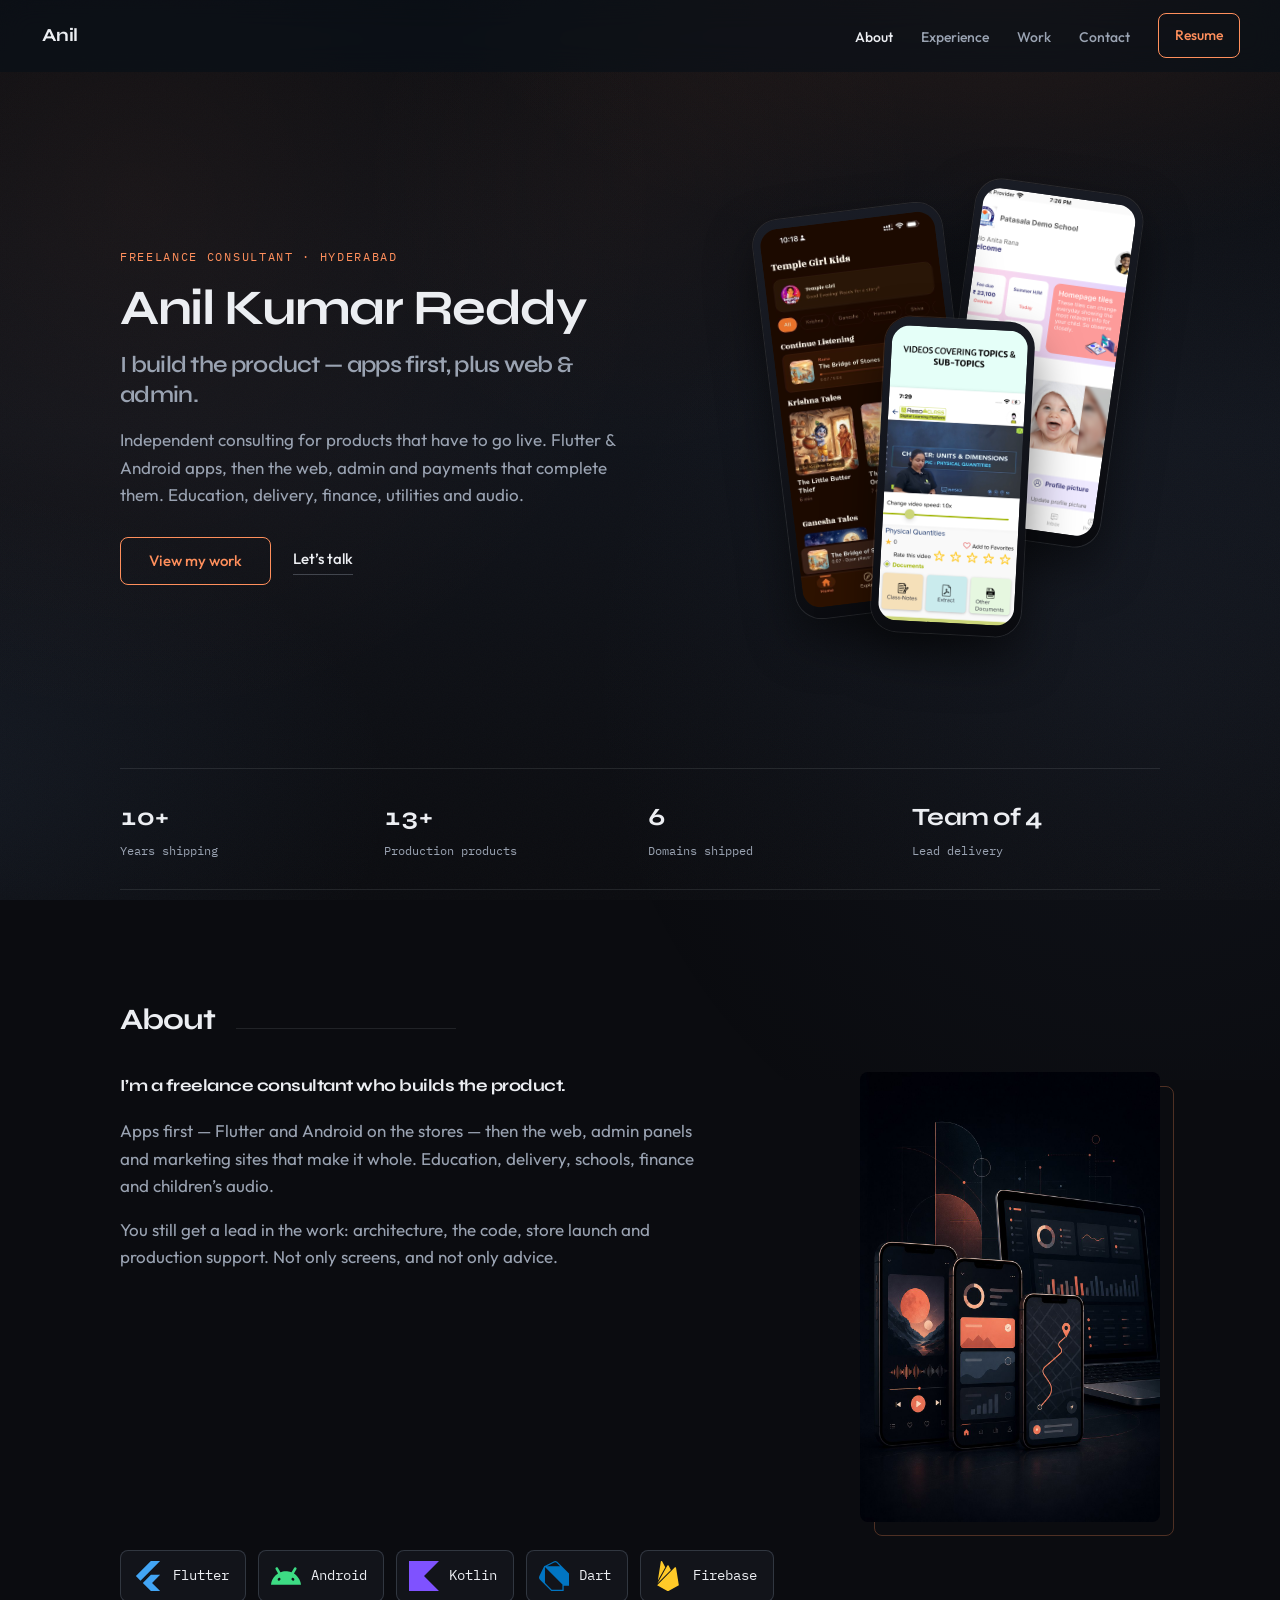
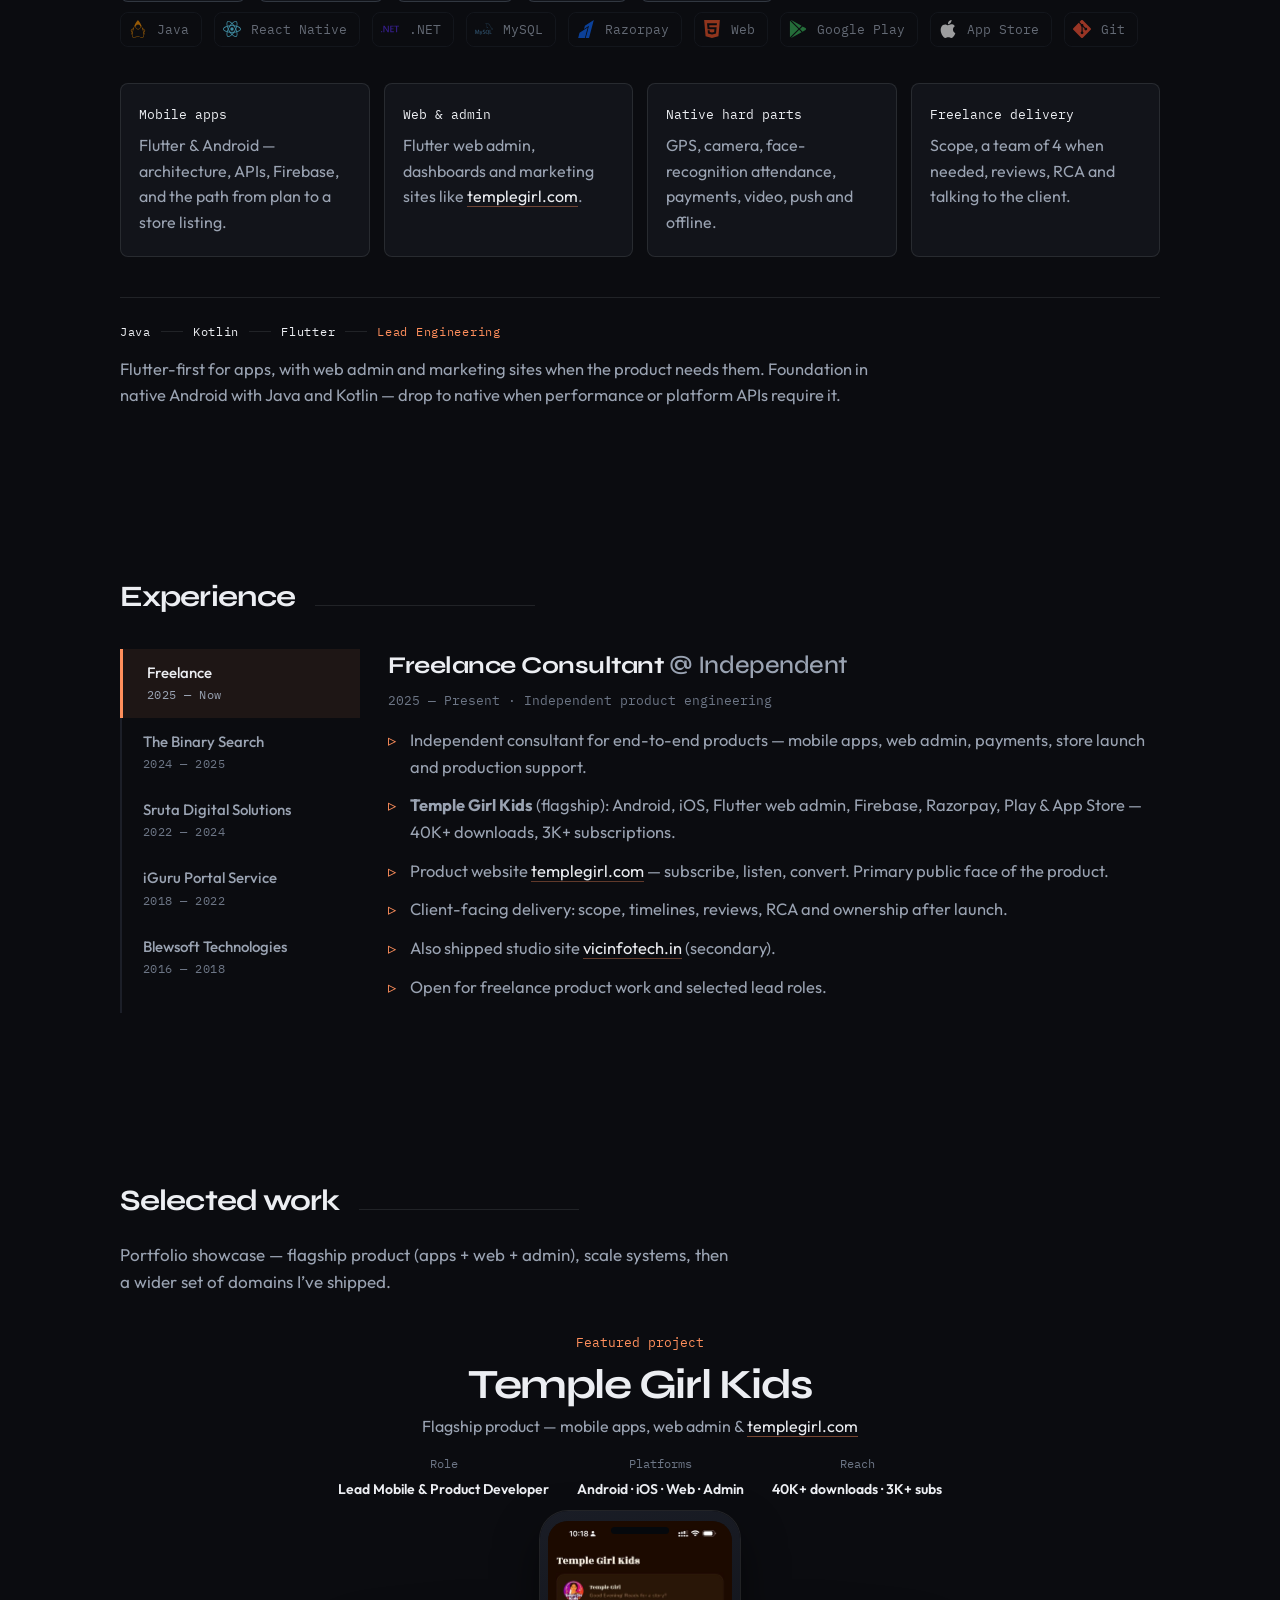
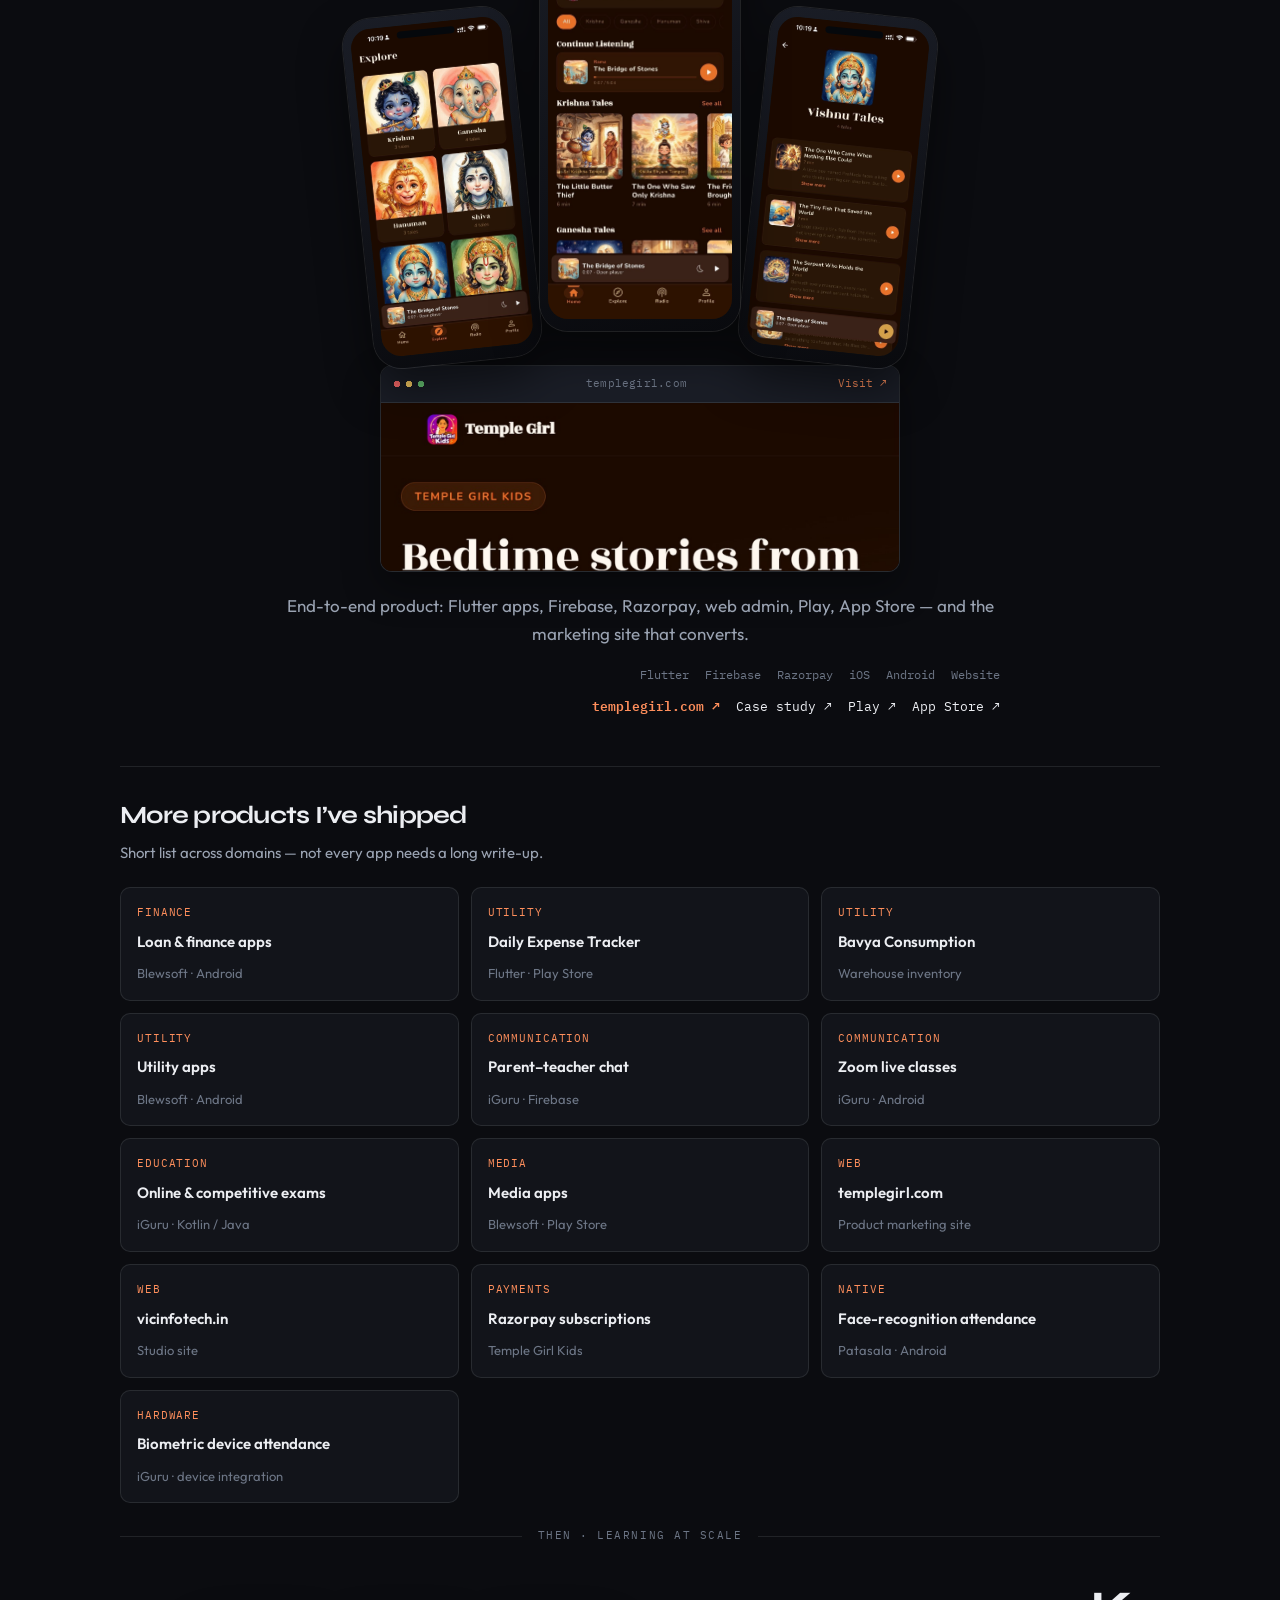
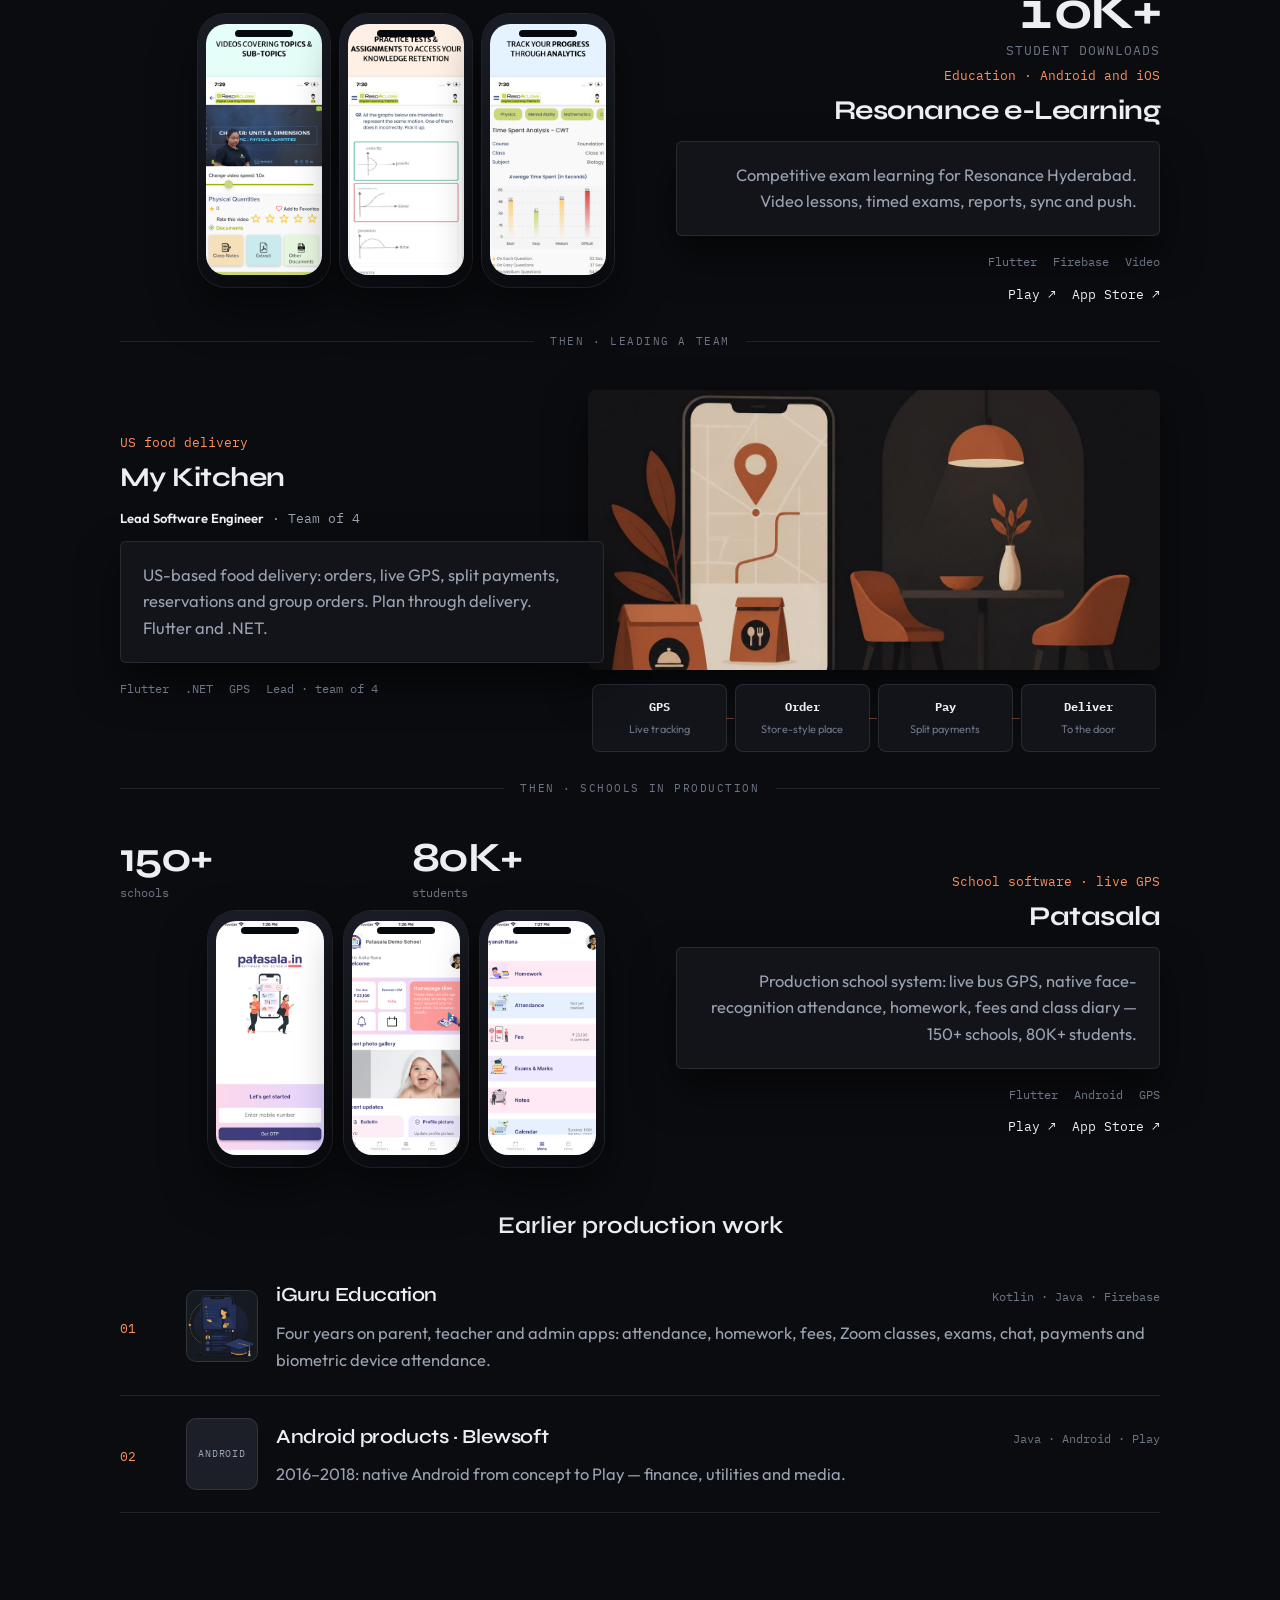
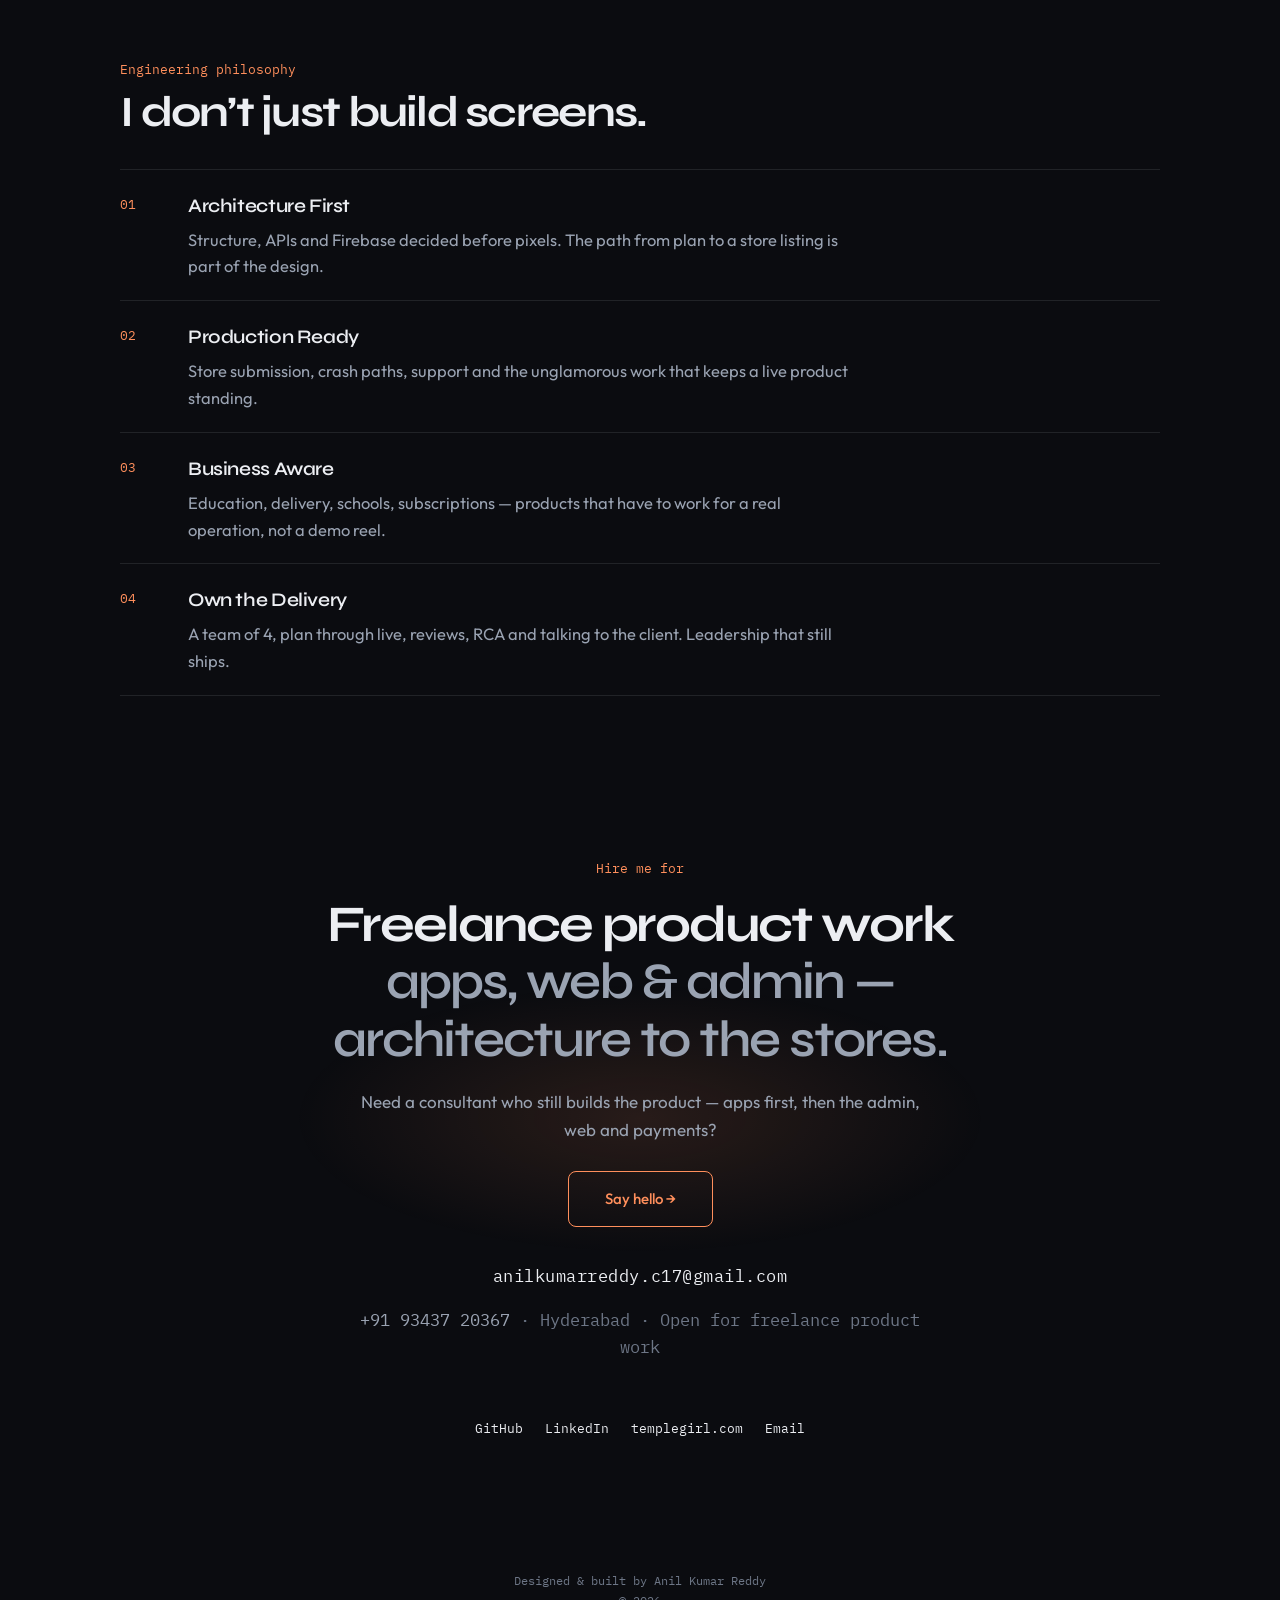
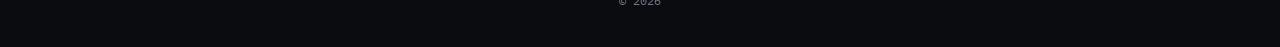
==== commit 53772975: "Reposition portfolio as freelance consultant with product illustration. Co-authored-by: Cursor <curs" ====
--- a/index.html
+++ b/index.html
@@ -3,17 +3,17 @@
 <head>
   <meta charset="UTF-8">
   <meta name="viewport" content="width=device-width, initial-scale=1.0">
-  <title>Anil Kumar Reddy — Lead Mobile &amp; Product Engineer | Apps, Web &amp; Admin</title>
-  <meta name="description" content="Lead engineer with 10+ years shipping end-to-end products — Flutter &amp; Android apps first, plus web, admin panels and store launch across education, delivery, finance and audio.">
+  <title>Anil Kumar Reddy — Freelance Consultant | Apps, Web &amp; Admin</title>
+  <meta name="description" content="Freelance consultant who builds the product — Flutter &amp; Android apps first, plus web, admin panels and store launch. 10+ years across education, delivery, finance and audio.">
   <link rel="canonical" href="https://anil-android-flutter.github.io/my-portfolio/">
   <meta property="og:type" content="website">
-  <meta property="og:title" content="Anil Kumar Reddy — Lead Mobile &amp; Product Engineer | Apps, Web &amp; Admin">
-  <meta property="og:description" content="End-to-end products: Flutter &amp; Android apps, web and admin — education, delivery, finance, utilities and audio.">
+  <meta property="og:title" content="Anil Kumar Reddy — Freelance Consultant | Apps, Web &amp; Admin">
+  <meta property="og:description" content="Independent product engineering: Flutter &amp; Android apps, web and admin — education, delivery, finance, utilities and audio.">
   <meta property="og:url" content="https://anil-android-flutter.github.io/my-portfolio/">
   <meta property="og:image" content="https://anil-android-flutter.github.io/my-portfolio/assets/tgk-feature.png">
   <meta name="twitter:card" content="summary_large_image">
-  <meta name="twitter:title" content="Anil Kumar Reddy — Lead Mobile &amp; Product Engineer | Apps, Web &amp; Admin">
-  <meta name="twitter:description" content="End-to-end products: Flutter &amp; Android apps, web and admin — education, delivery, finance, utilities and audio.">
+  <meta name="twitter:title" content="Anil Kumar Reddy — Freelance Consultant | Apps, Web &amp; Admin">
+  <meta name="twitter:description" content="Independent product engineering: Flutter &amp; Android apps, web and admin — education, delivery, finance, utilities and audio.">
   <link rel="icon" href="./assets/favicon.svg" type="image/svg+xml">
   <link rel="preconnect" href="https://fonts.googleapis.com">
   <link rel="preconnect" href="https://fonts.gstatic.com" crossorigin>
@@ -56,10 +56,10 @@
     <section class="hero" id="content">
       <div class="hero-layout">
         <div class="hero-text">
-          <p class="intro-line hero-anim">Lead Mobile &amp; Product Engineer · Hyderabad</p>
+          <p class="intro-line hero-anim">Freelance consultant · Hyderabad</p>
           <h1 class="hero-name hero-anim">Anil Kumar Reddy</h1>
-          <p class="hero-tagline hero-anim">End-to-end products — apps first, plus web &amp; admin.</p>
-          <p class="hero-copy hero-anim">Ten years shipping Flutter &amp; Android apps that go live, with the web, admin panels and payments that complete the product. Education, delivery, finance, utilities and audio.</p>
+          <p class="hero-tagline hero-anim">I build the product — apps first, plus web &amp; admin.</p>
+          <p class="hero-copy hero-anim">Independent consulting for products that have to go live. Flutter &amp; Android apps, then the web, admin and payments that complete them. Education, delivery, finance, utilities and audio.</p>
           <div class="hero-actions hero-anim">
             <a class="btn-outline" href="#work">View my work</a>
             <a class="btn-text" href="#contact">Let’s talk</a>
@@ -92,12 +92,12 @@
       <h2 class="numbered">About</h2>
       <div class="about-grid">
         <div class="about-copy">
-          <p class="about-lead">I am a lead who still writes the code.</p>
-          <p>Apps are the priority — Flutter and Android on the stores — but I also ship the web, admin panels and marketing sites that make a product whole. Education, delivery, schools, finance, utilities and children’s audio.</p>
-          <p>You get architecture, a team that delivers, admin tooling, store submission and production support — not only screens.</p>
-        </div>
-        <div class="portrait-wrap">
-          <img src="./assets/anil.jpg" alt="Anil Kumar Reddy, Lead Mobile and Product Engineer" width="276" height="354" decoding="async">
+          <p class="about-lead">I’m a freelance consultant who builds the product.</p>
+          <p>Apps first — Flutter and Android on the stores — then the web, admin panels and marketing sites that make it whole. Education, delivery, schools, finance and children’s audio.</p>
+          <p>You still get a lead in the work: architecture, the code, store launch and production support. Not only screens, and not only advice.</p>
+        </div>
+        <div class="about-visual">
+          <img src="./assets/ill-products.jpg" alt="Product work — mobile apps, web admin and dashboards" width="1024" height="1536" decoding="async">
         </div>
       </div>
       <ul class="skill-row skill-primary" aria-label="Core stack">
@@ -132,8 +132,8 @@
           <p>GPS, camera, face-recognition attendance, payments, video, push and offline.</p>
         </li>
         <li>
-          <p>Lead delivery</p>
-          <p>Sprint planning, a team of 4, reviews, RCA and talking to the client.</p>
+          <p>Freelance delivery</p>
+          <p>Scope, a team of 4 when needed, reviews, RCA and talking to the client.</p>
         </li>
       </ul>
 
@@ -147,7 +147,7 @@
       <h2 class="numbered">Experience</h2>
       <div class="jobs">
         <div class="job-tabs" role="tablist" aria-label="Companies">
-          <button type="button" role="tab" id="tab-0" aria-controls="job-0" aria-selected="true" data-job="0" tabindex="0">Independent <small>2025 — Now</small></button>
+          <button type="button" role="tab" id="tab-0" aria-controls="job-0" aria-selected="true" data-job="0" tabindex="0">Freelance <small>2025 — Now</small></button>
           <button type="button" role="tab" id="tab-1" aria-controls="job-1" aria-selected="false" data-job="1" tabindex="-1">The Binary Search <small>2024 — 2025</small></button>
           <button type="button" role="tab" id="tab-2" aria-controls="job-2" aria-selected="false" data-job="2" tabindex="-1">Sruta Digital Solutions <small>2022 — 2024</small></button>
           <button type="button" role="tab" id="tab-3" aria-controls="job-3" aria-selected="false" data-job="3" tabindex="-1">iGuru Portal Service <small>2018 — 2022</small></button>
@@ -155,15 +155,15 @@
         </div>
         <div class="job-panels">
           <article class="job-panel is-on" role="tabpanel" id="job-0" aria-labelledby="tab-0">
-            <h3>Independent Consultant <span>@ Product &amp; Engineering</span></h3>
-            <p class="when">2025 — Present · Freelance lead engagements</p>
+            <h3>Freelance Consultant <span>@ Independent</span></h3>
+            <p class="when">2025 — Present · Independent product engineering</p>
             <ul>
-              <li>Own product engineering end to end — mobile apps, web admin, payments, store launch and production support.</li>
+              <li>Independent consultant for end-to-end products — mobile apps, web admin, payments, store launch and production support.</li>
               <li><strong>Temple Girl Kids</strong> (flagship): Android, iOS, Flutter web admin, Firebase, Razorpay, Play &amp; App Store — 40K+ downloads, 3K+ subscriptions.</li>
               <li>Product website <a href="https://www.templegirl.com/" target="_blank" rel="noopener">templegirl.com</a> — subscribe, listen, convert. Primary public face of the product.</li>
               <li>Client-facing delivery: scope, timelines, reviews, RCA and ownership after launch.</li>
               <li>Also shipped studio site <a href="https://vicinfotech.in/" target="_blank" rel="noopener">vicinfotech.in</a> (secondary).</li>
-              <li>Open for freelance lead work and selected full-time Lead Mobile / Product roles.</li>
+              <li>Open for freelance product work and selected lead roles.</li>
             </ul>
           </article>
           <article class="job-panel" role="tabpanel" id="job-1" aria-labelledby="tab-1" hidden>
@@ -477,14 +477,14 @@
 
     <section class="block contact-block" id="contact">
       <p class="feat-kicker">Hire me for</p>
-      <h2>End-to-end product ownership<em>apps, web &amp; admin — architecture to stores.</em></h2>
-      <p class="contact-offer">Need a lead who ships mobile apps first, then the admin, web and payments that finish the product?</p>
-      <a class="btn-outline btn-lg" href="mailto:anilkumarreddy.c17@gmail.com?subject=Project%20inquiry%20—%20Lead%20Mobile%20%26%20Product%20Engineer">Say hello →</a>
+      <h2>Freelance product work<em>apps, web &amp; admin — architecture to the stores.</em></h2>
+      <p class="contact-offer">Need a consultant who still builds the product — apps first, then the admin, web and payments?</p>
+      <a class="btn-outline btn-lg" href="mailto:anilkumarreddy.c17@gmail.com?subject=Project%20inquiry%20—%20Freelance%20Consultant">Say hello →</a>
       <p class="contact-mail">
         <a href="mailto:anilkumarreddy.c17@gmail.com">anilkumarreddy.c17@gmail.com</a>
       </p>
       <p class="contact-meta">
-        <a href="tel:+919343720367">+91 93437 20367</a> · Hyderabad · Open for freelance &amp; selected roles
+        <a href="tel:+919343720367">+91 93437 20367</a> · Hyderabad · Open for freelance product work
       </p>
       <div class="mobile-socials">
         <a href="https://github.com/anil-android-flutter" target="_blank" rel="noopener">GitHub</a>
--- a/css/styles.css
+++ b/css/styles.css
@@ -749,25 +749,13 @@
   color: var(--slate);
 }
 
-.portrait-wrap {
+.about-visual {
   position: relative;
-  max-width: 260px;
+  max-width: 300px;
   margin-left: auto;
   z-index: 1;
 }
-.portrait-wrap::before {
-  content: "";
-  position: absolute;
-  inset: 0;
-  z-index: 2;
-  border-radius: 8px;
-  pointer-events: none;
-  background:
-    linear-gradient(180deg, transparent 42%, rgba(7, 16, 24, 0.35) 100%),
-    linear-gradient(90deg, rgba(7, 16, 24, 0.18), transparent 30%);
-  mix-blend-mode: multiply;
-}
-.portrait-wrap::after {
+.about-visual::after {
   content: "";
   position: absolute;
   inset: 14px -14px -14px 14px;
@@ -776,19 +764,20 @@
   z-index: 0;
   transition: transform 0.25s var(--ease);
 }
-.portrait-wrap:hover::after { transform: translate(6px, 6px); }
-.portrait-wrap img {
+.about-visual:hover::after { transform: translate(6px, 6px); }
+.about-visual img {
   position: relative;
   z-index: 1;
   width: 100%;
-  aspect-ratio: 4 / 5;
+  height: auto;
+  aspect-ratio: 2 / 3;
   object-fit: cover;
-  object-position: center 8%;
+  object-position: center;
   border-radius: 8px;
-  filter: none;
+  background: var(--navy-2);
   transition: transform 0.3s var(--ease);
 }
-.portrait-wrap:hover img { transform: translateY(-3px); }
+.about-visual:hover img { transform: translateY(-3px); }
 
 .jobs {
   display: grid;
@@ -1841,7 +1830,7 @@
     border-bottom-color: var(--green);
     padding-left: 16px;
   }
-  .portrait-wrap { margin: 8px auto 0; }
+  .about-visual { margin: 8px auto 0; }
   .hero { min-height: auto; padding: 112px 0 36px; }
   .hero-layout { grid-template-columns: 1fr; }
   .hero-gallery {
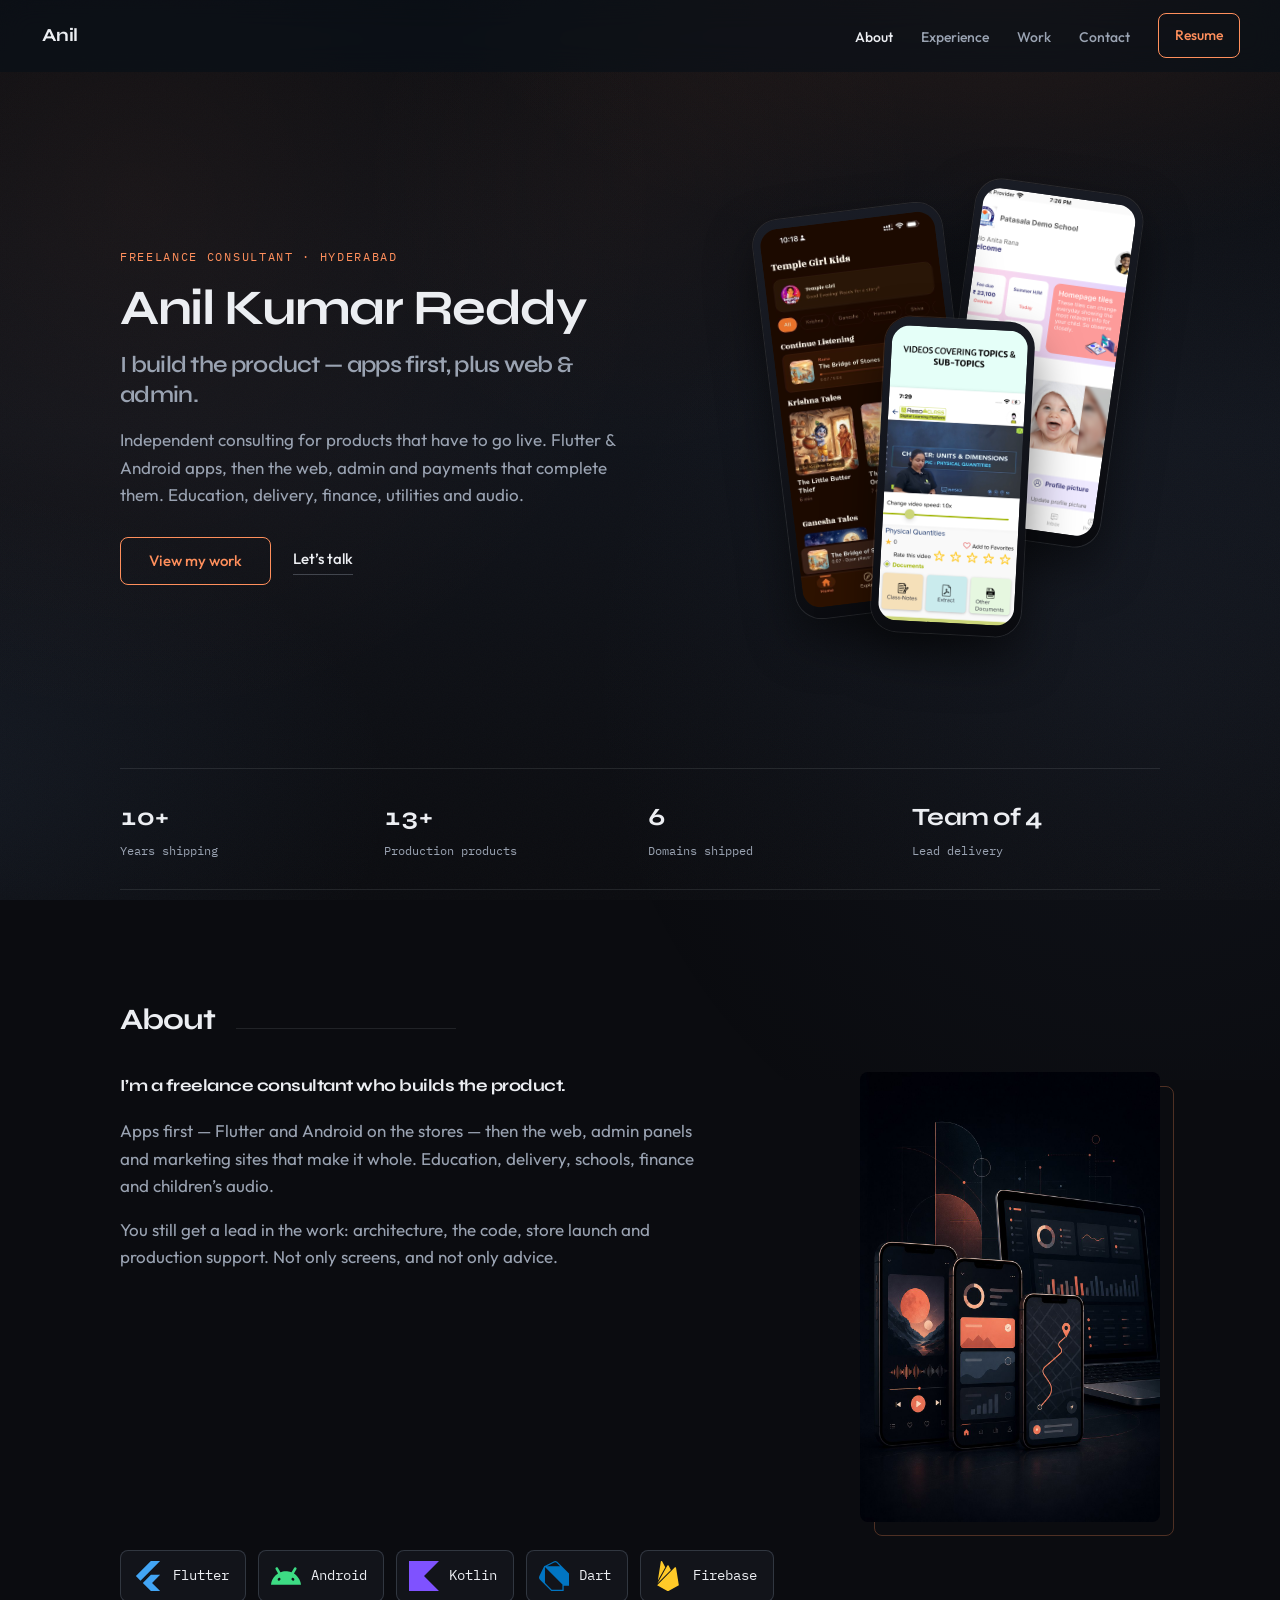
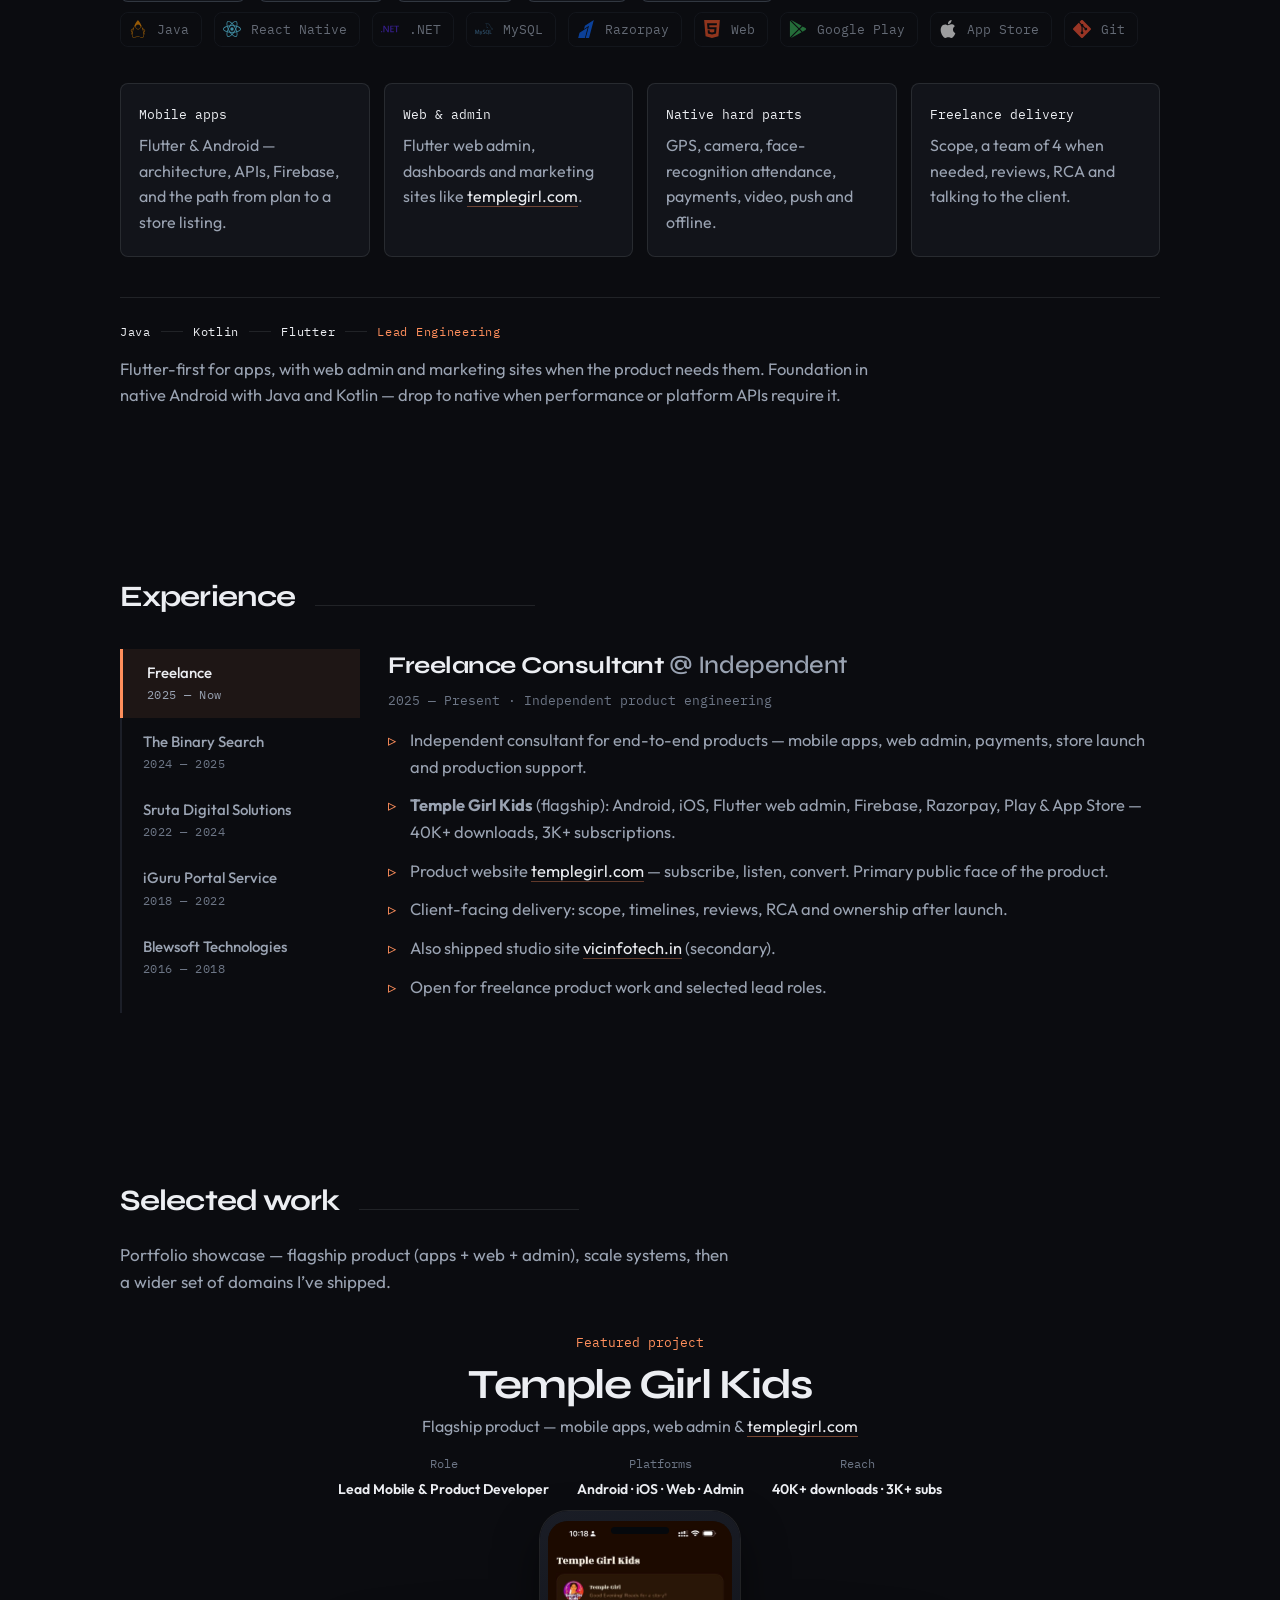
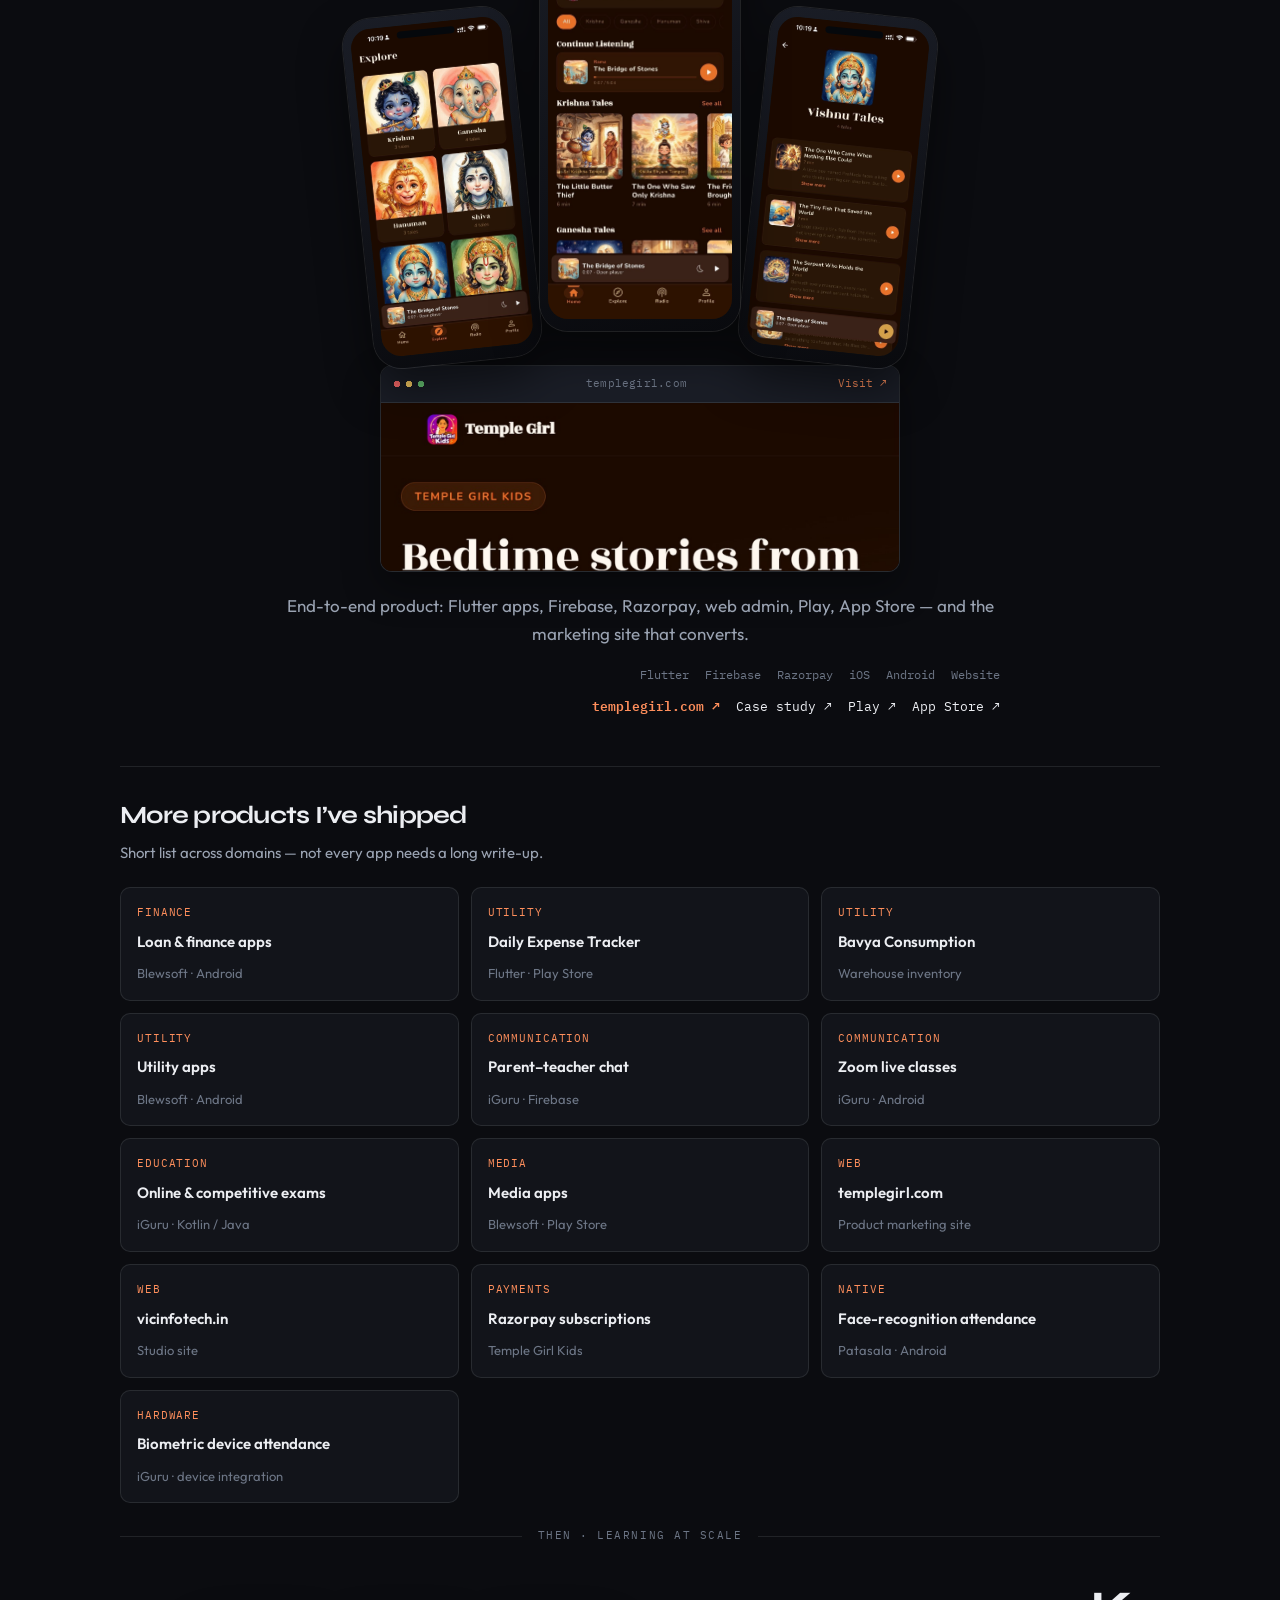
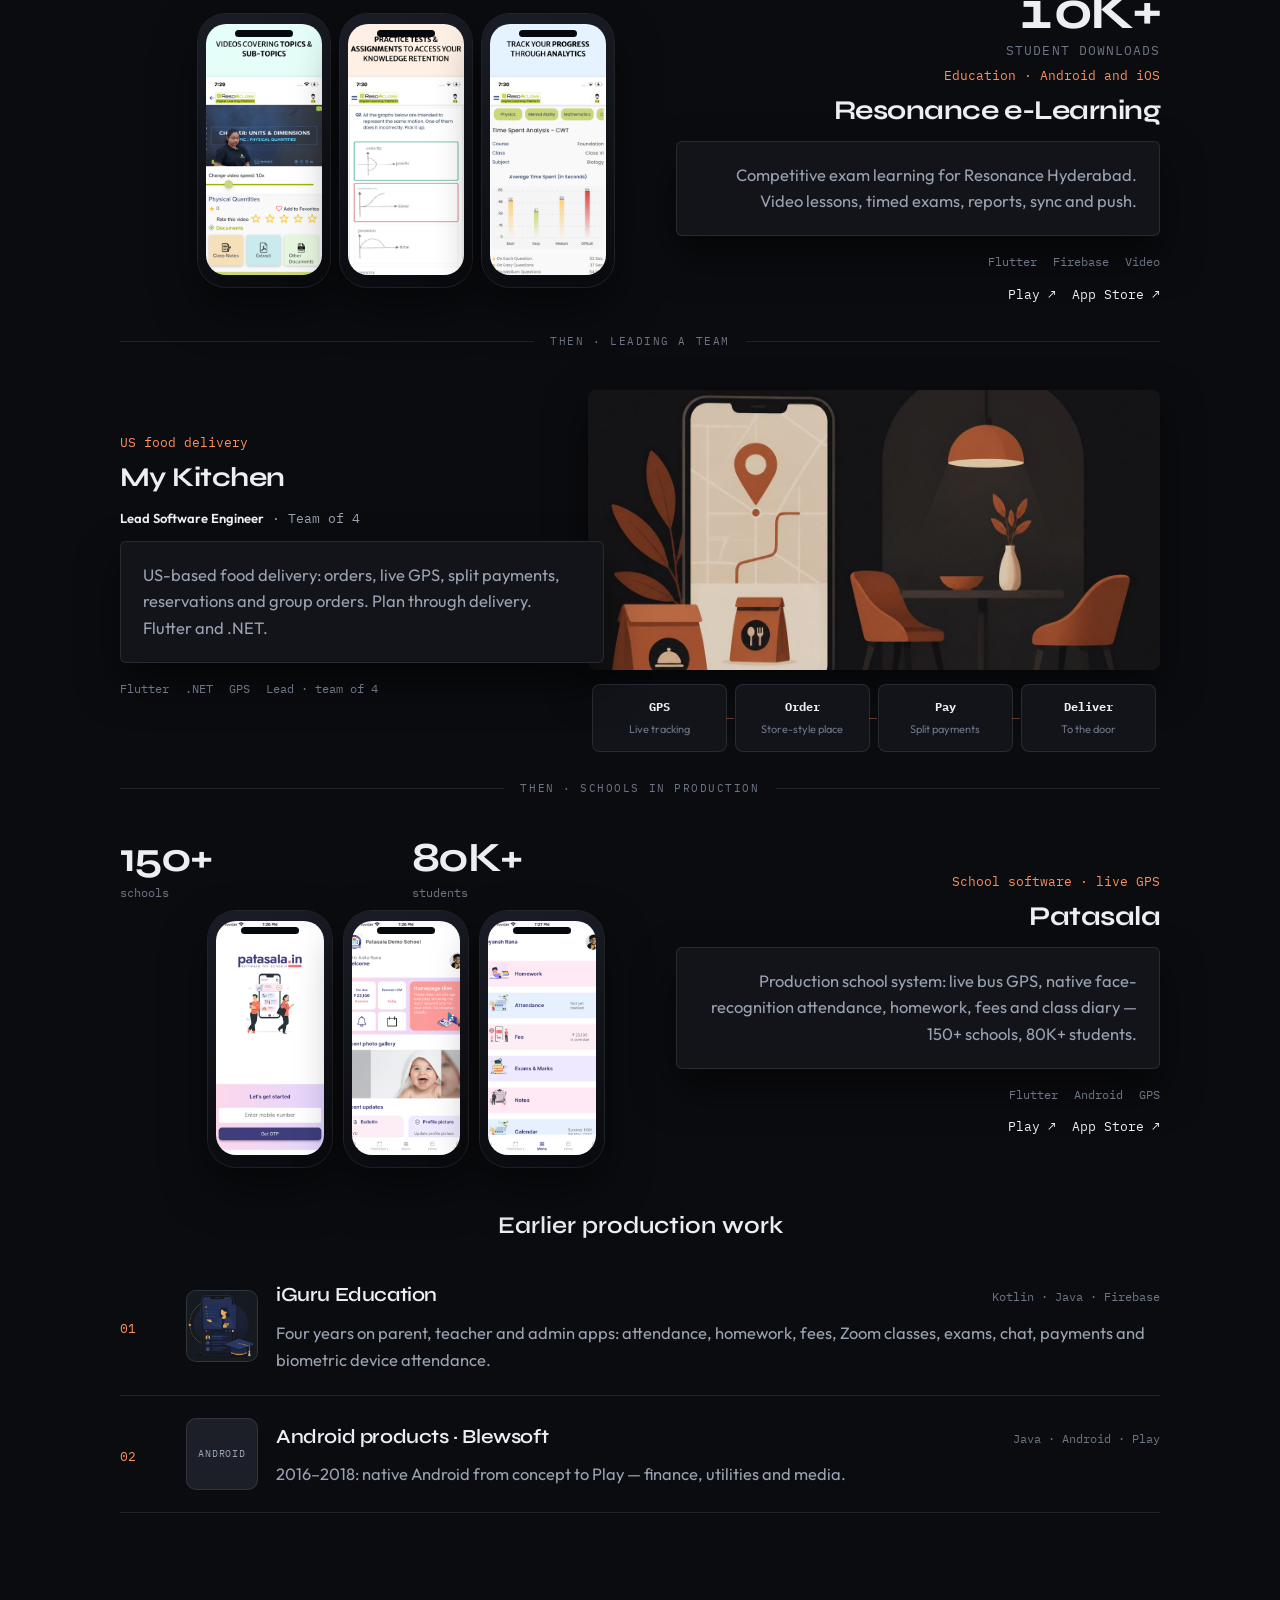
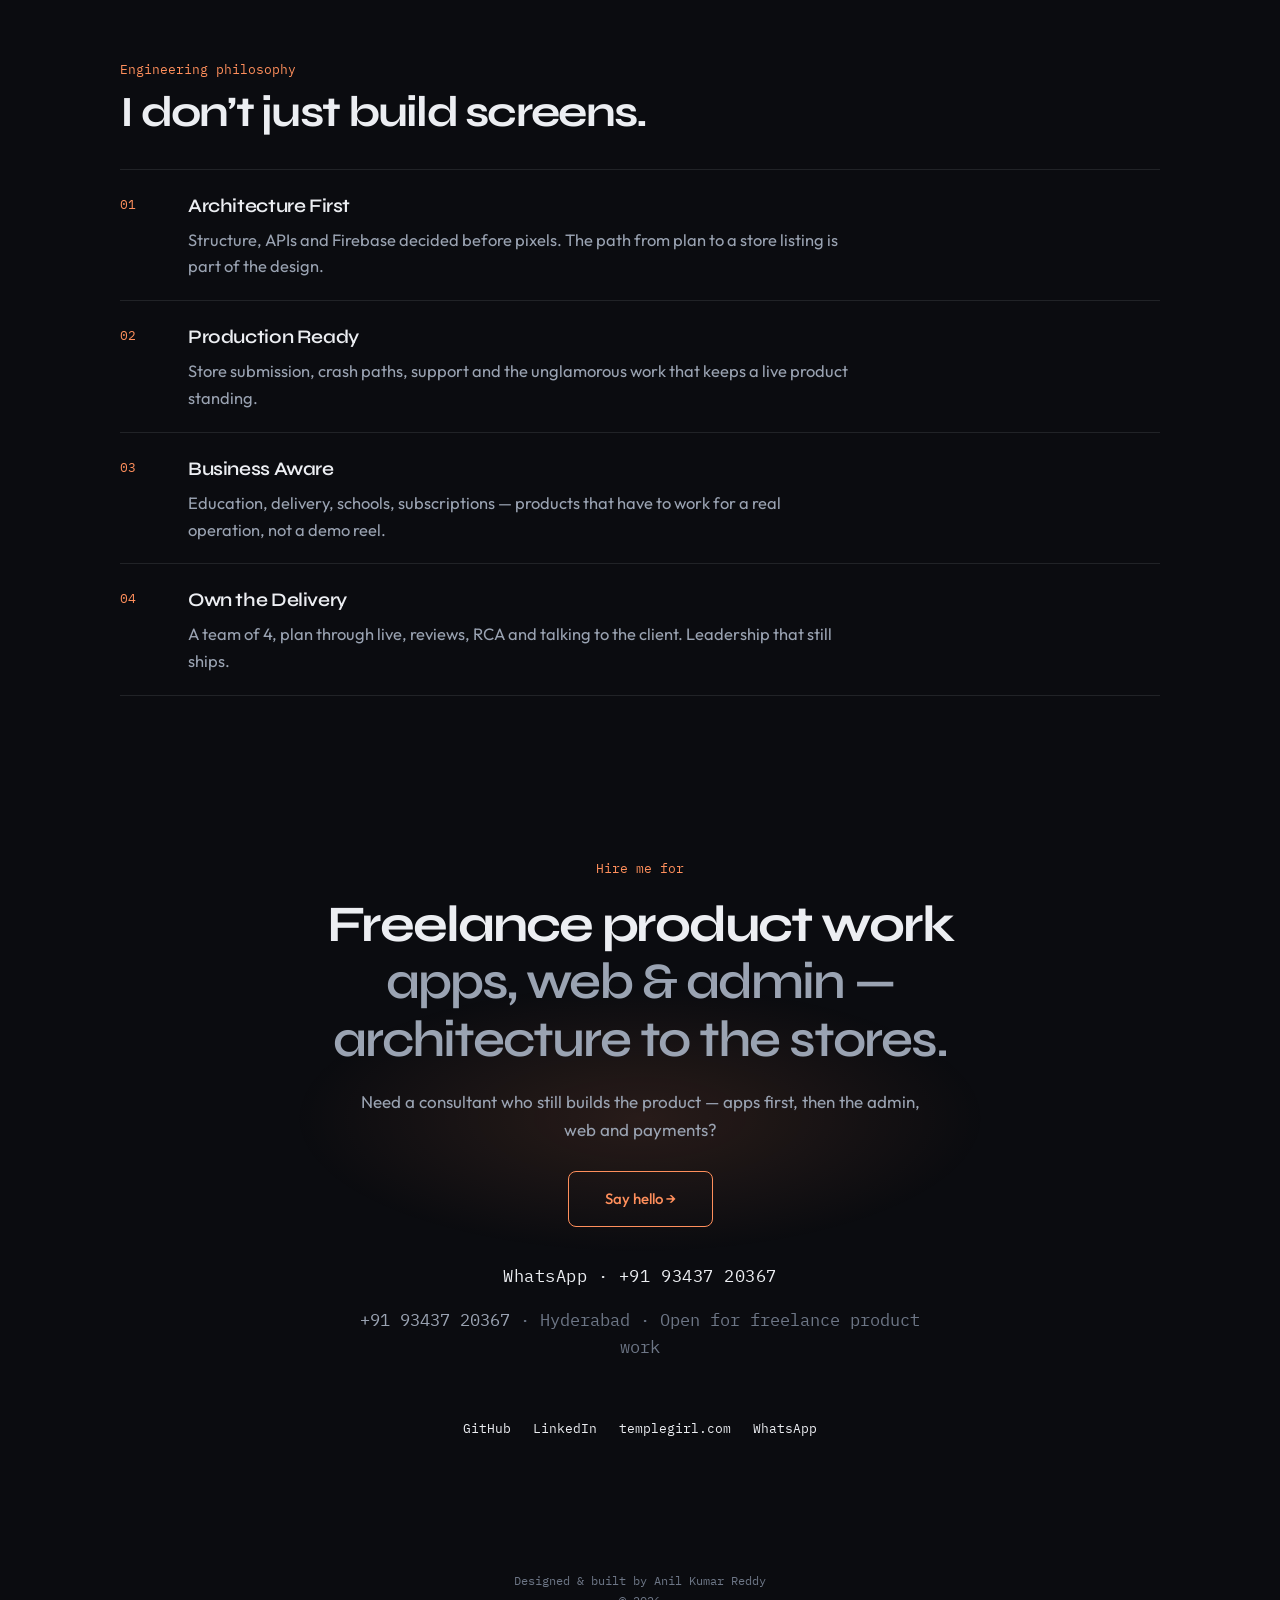
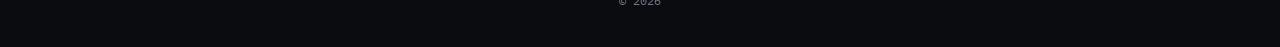
==== commit 62f5e290: "Point contact CTAs to WhatsApp and keep LinkedIn banner PNG. Co-authored-by: Cursor <cursoragent@cur" ====
--- a/index.html
+++ b/index.html
@@ -10,10 +10,14 @@
   <meta property="og:title" content="Anil Kumar Reddy — Freelance Consultant | Apps, Web &amp; Admin">
   <meta property="og:description" content="Independent product engineering: Flutter &amp; Android apps, web and admin — education, delivery, finance, utilities and audio.">
   <meta property="og:url" content="https://anil-android-flutter.github.io/my-portfolio/">
-  <meta property="og:image" content="https://anil-android-flutter.github.io/my-portfolio/assets/tgk-feature.png">
+  <meta property="og:image" content="https://anil-android-flutter.github.io/my-portfolio/assets/og-cover.jpg">
+  <meta property="og:image:width" content="1200">
+  <meta property="og:image:height" content="630">
+  <meta property="og:image:alt" content="Anil Kumar Reddy — Freelance Consultant | Apps, Web &amp; Admin">
   <meta name="twitter:card" content="summary_large_image">
   <meta name="twitter:title" content="Anil Kumar Reddy — Freelance Consultant | Apps, Web &amp; Admin">
   <meta name="twitter:description" content="Independent product engineering: Flutter &amp; Android apps, web and admin — education, delivery, finance, utilities and audio.">
+  <meta name="twitter:image" content="https://anil-android-flutter.github.io/my-portfolio/assets/og-cover.jpg">
   <link rel="icon" href="./assets/favicon.svg" type="image/svg+xml">
   <link rel="preconnect" href="https://fonts.googleapis.com">
   <link rel="preconnect" href="https://fonts.gstatic.com" crossorigin>
@@ -479,9 +483,9 @@
       <p class="feat-kicker">Hire me for</p>
       <h2>Freelance product work<em>apps, web &amp; admin — architecture to the stores.</em></h2>
       <p class="contact-offer">Need a consultant who still builds the product — apps first, then the admin, web and payments?</p>
-      <a class="btn-outline btn-lg" href="mailto:anilkumarreddy.c17@gmail.com?subject=Project%20inquiry%20—%20Freelance%20Consultant">Say hello →</a>
+      <a class="btn-outline btn-lg" href="https://wa.me/919343720367?text=Hi%20Anil%2C%20I%27d%20like%20to%20talk%20about%20a%20project." target="_blank" rel="noopener">Say hello →</a>
       <p class="contact-mail">
-        <a href="mailto:anilkumarreddy.c17@gmail.com">anilkumarreddy.c17@gmail.com</a>
+        <a href="https://wa.me/919343720367?text=Hi%20Anil%2C%20I%27d%20like%20to%20talk%20about%20a%20project." target="_blank" rel="noopener">WhatsApp · +91 93437 20367</a>
       </p>
       <p class="contact-meta">
         <a href="tel:+919343720367">+91 93437 20367</a> · Hyderabad · Open for freelance product work
@@ -490,7 +494,7 @@
         <a href="https://github.com/anil-android-flutter" target="_blank" rel="noopener">GitHub</a>
         <a href="https://www.linkedin.com/in/c-anil-kumar-reddy-286482154/" target="_blank" rel="noopener">LinkedIn</a>
         <a href="https://www.templegirl.com/" target="_blank" rel="noopener">templegirl.com</a>
-        <a href="mailto:anilkumarreddy.c17@gmail.com">Email</a>
+        <a href="https://wa.me/919343720367?text=Hi%20Anil%2C%20I%27d%20like%20to%20talk%20about%20a%20project." target="_blank" rel="noopener">WhatsApp</a>
       </div>
     </section>
   </main>
